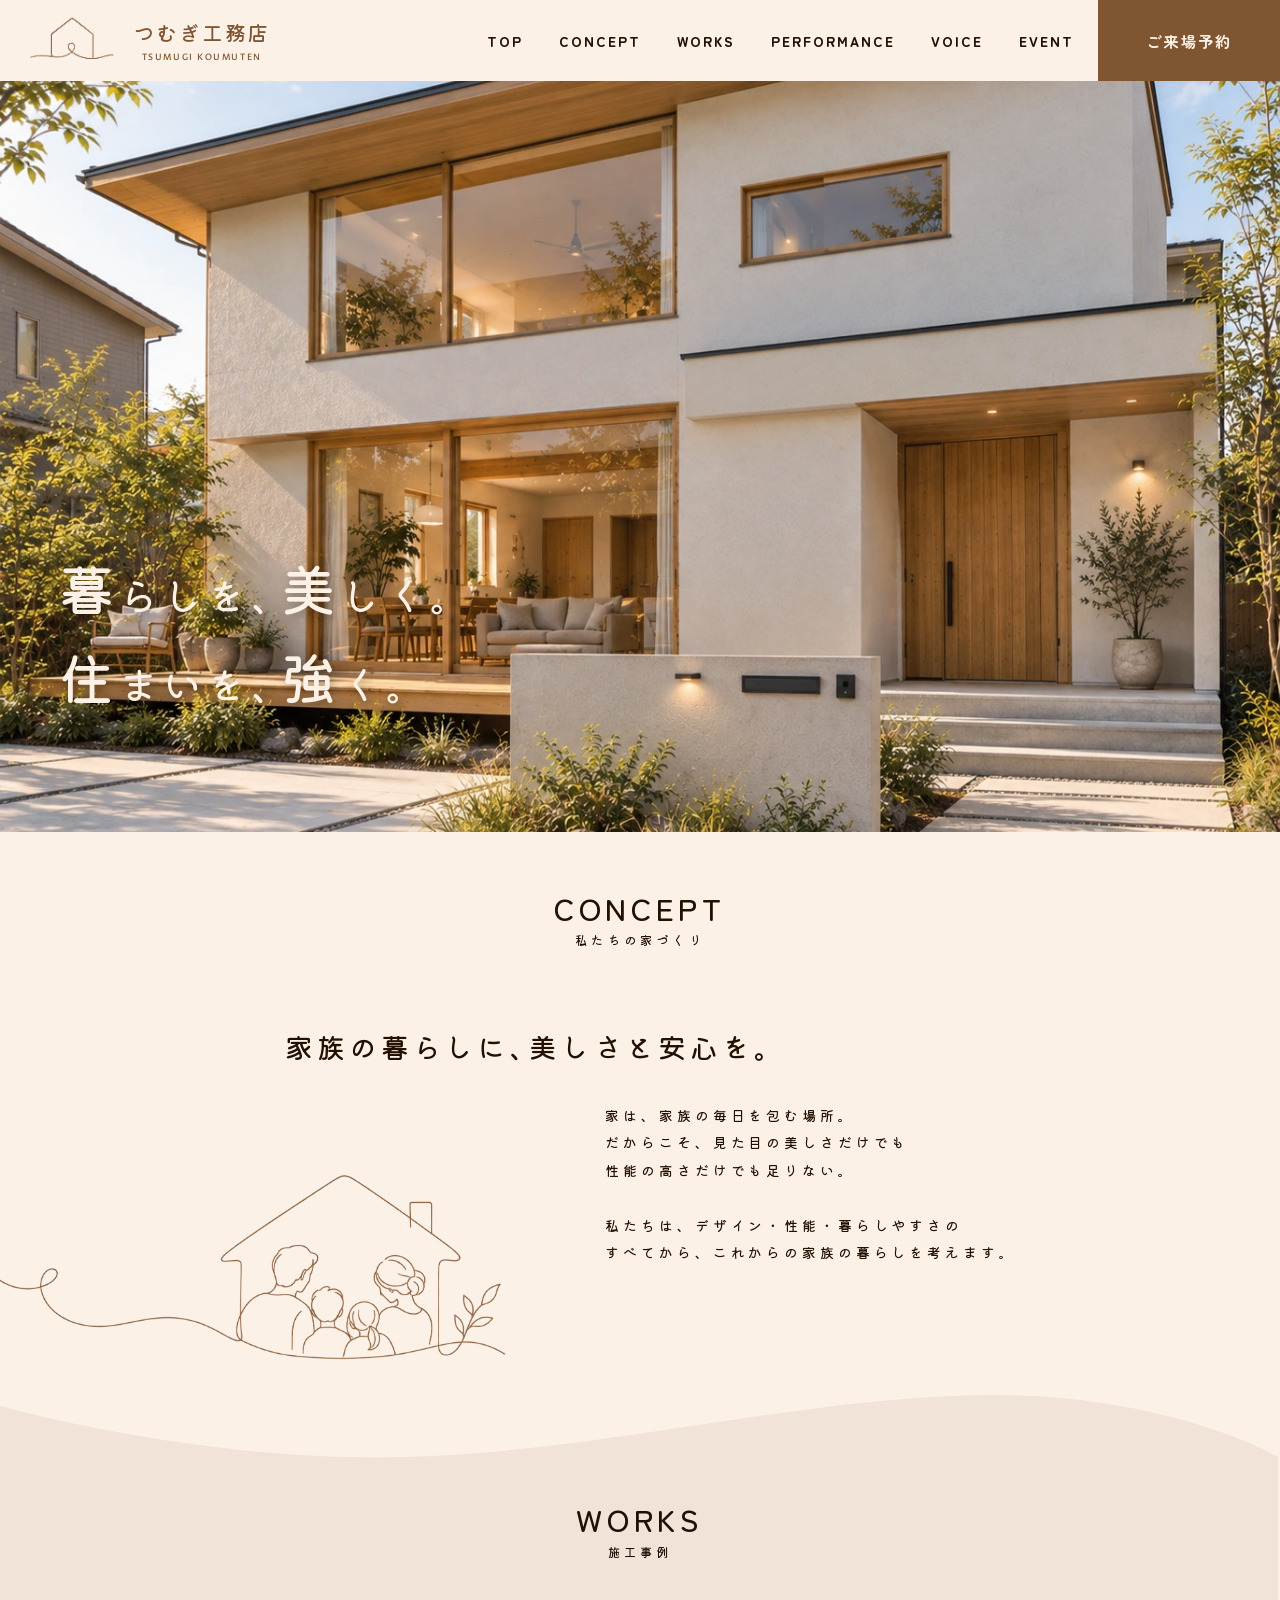
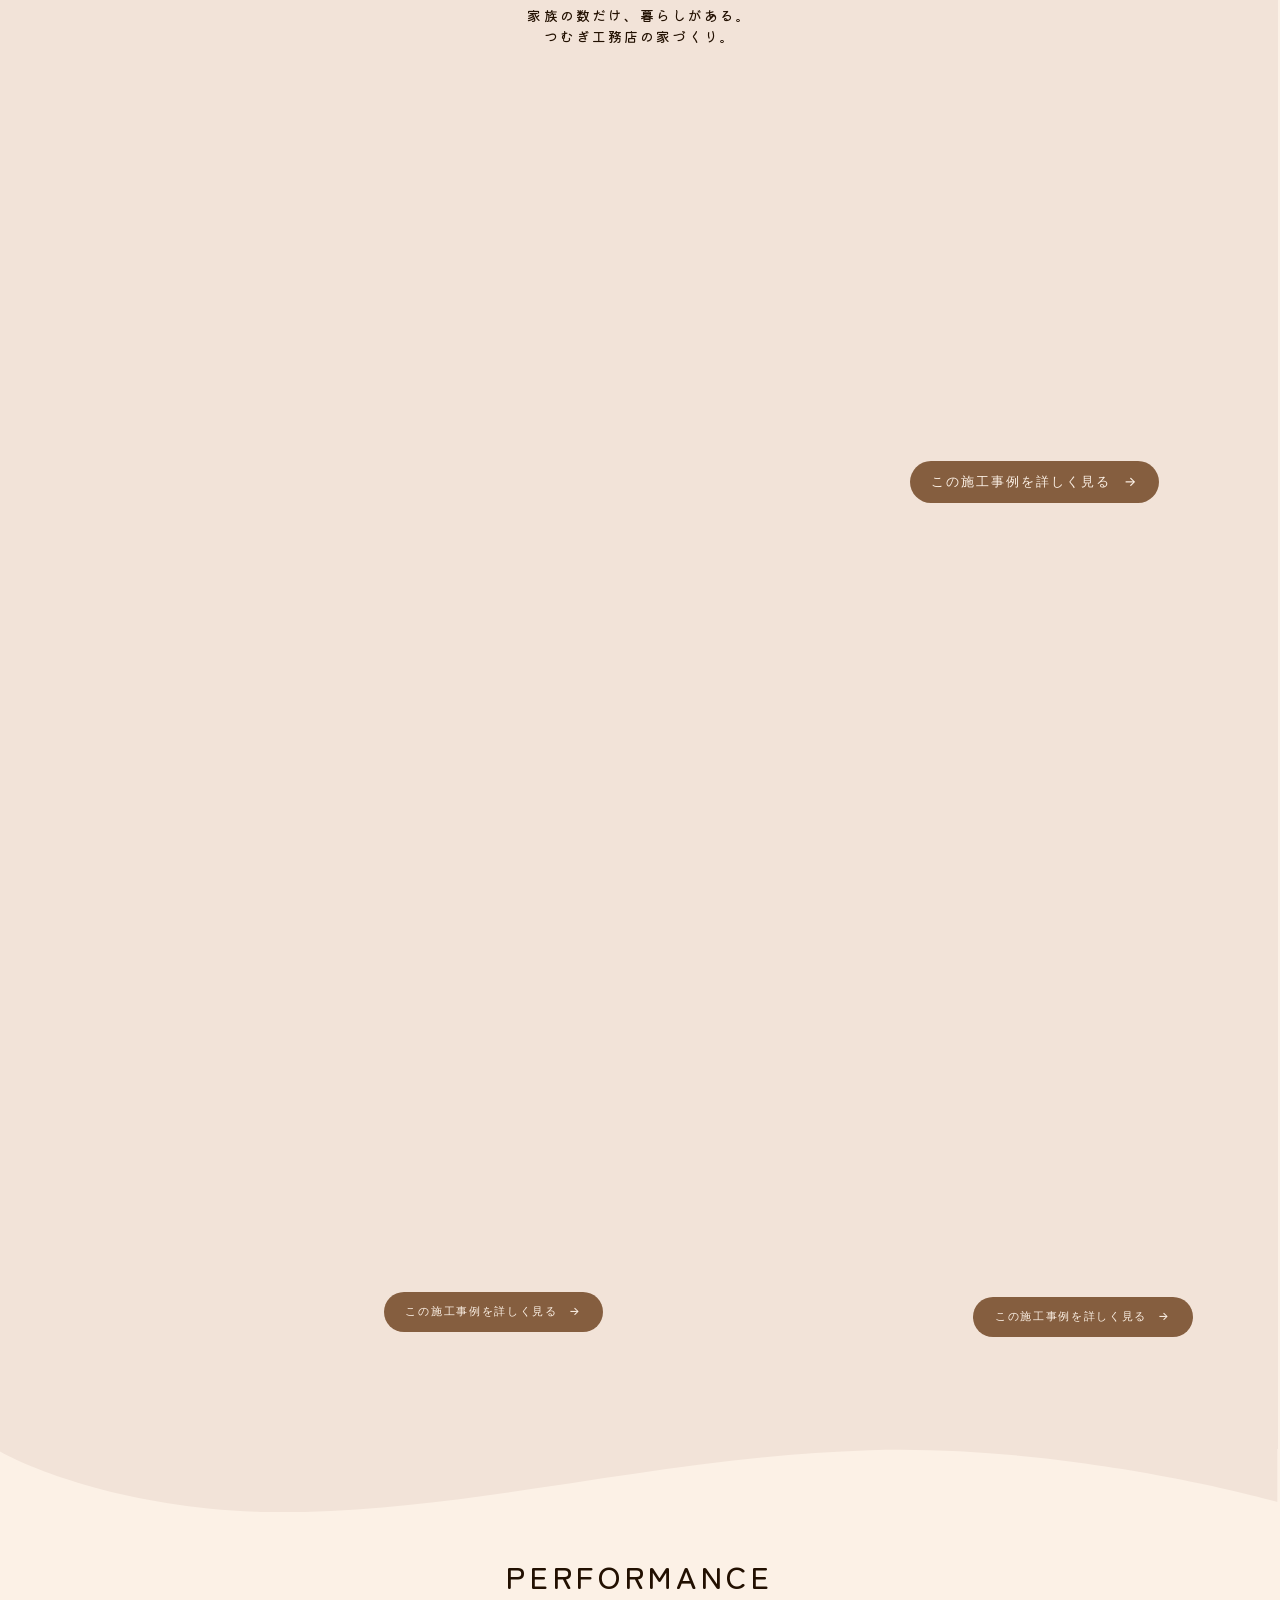
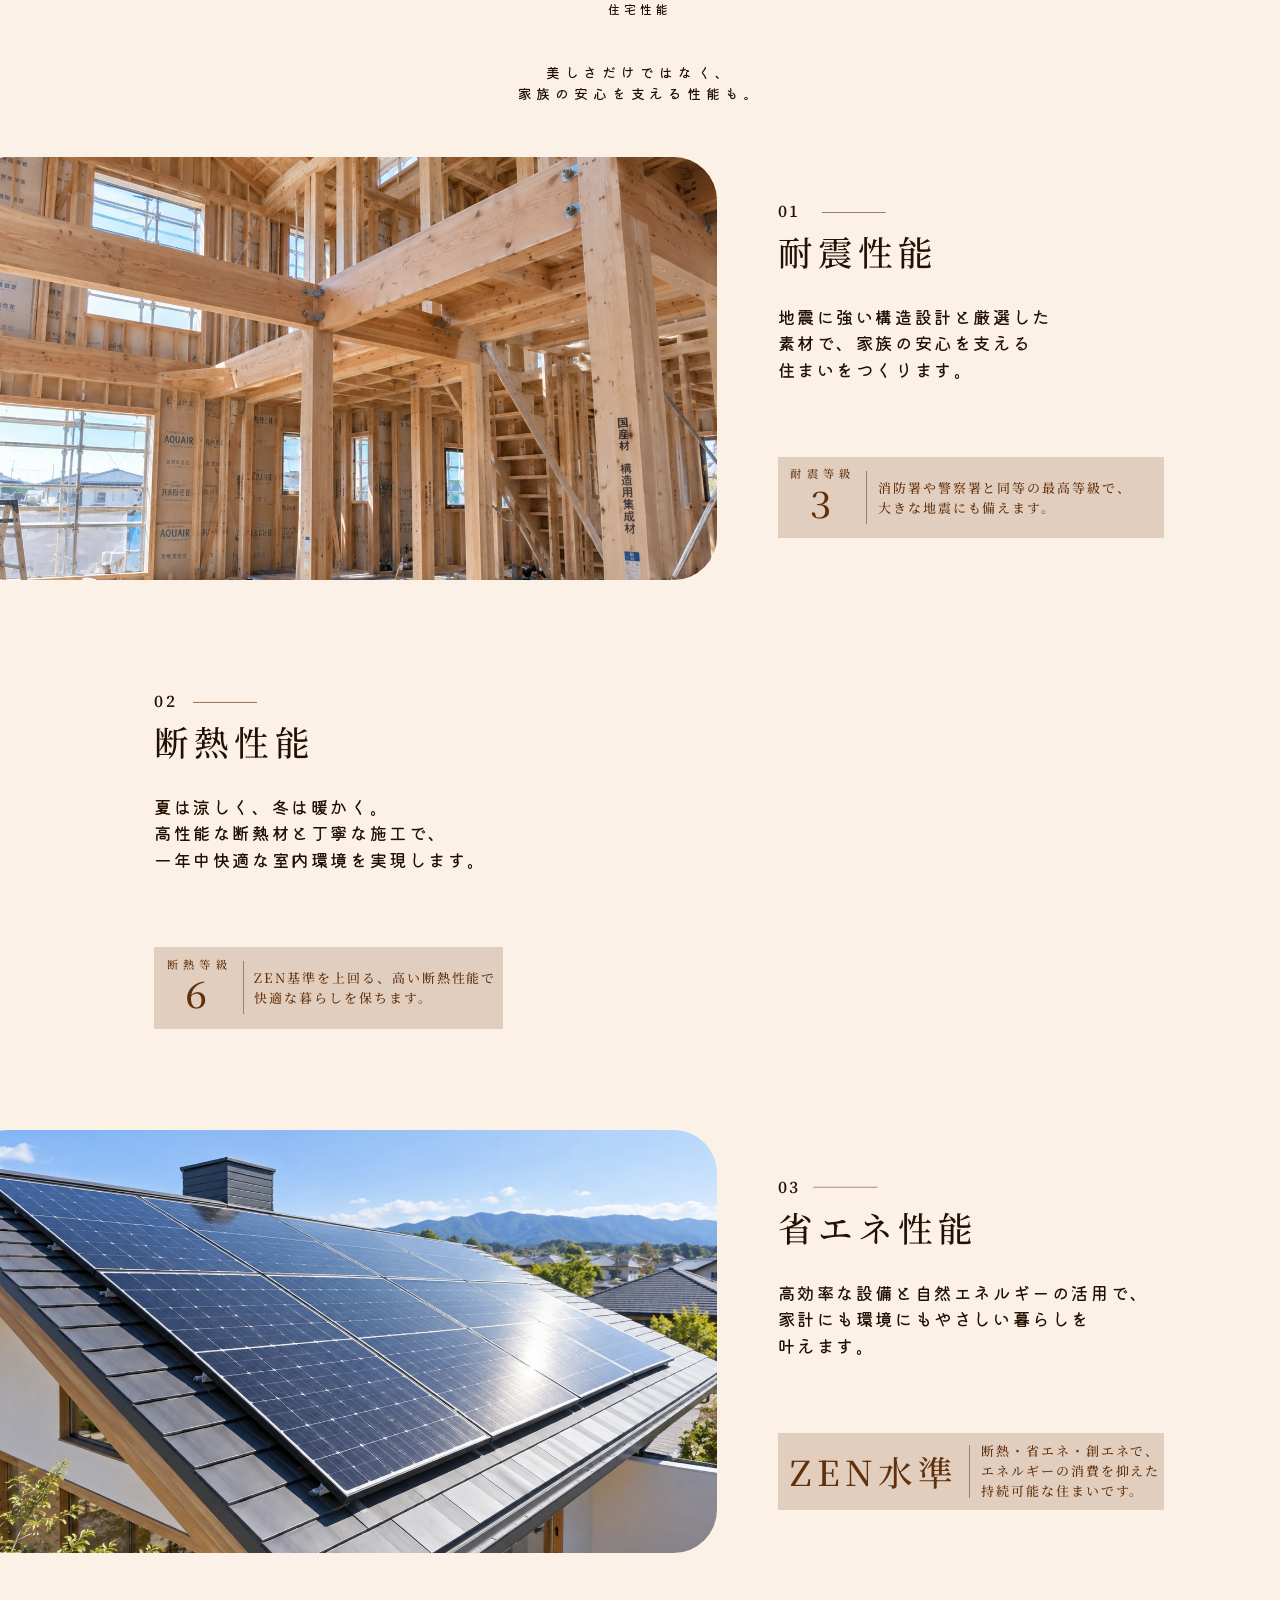
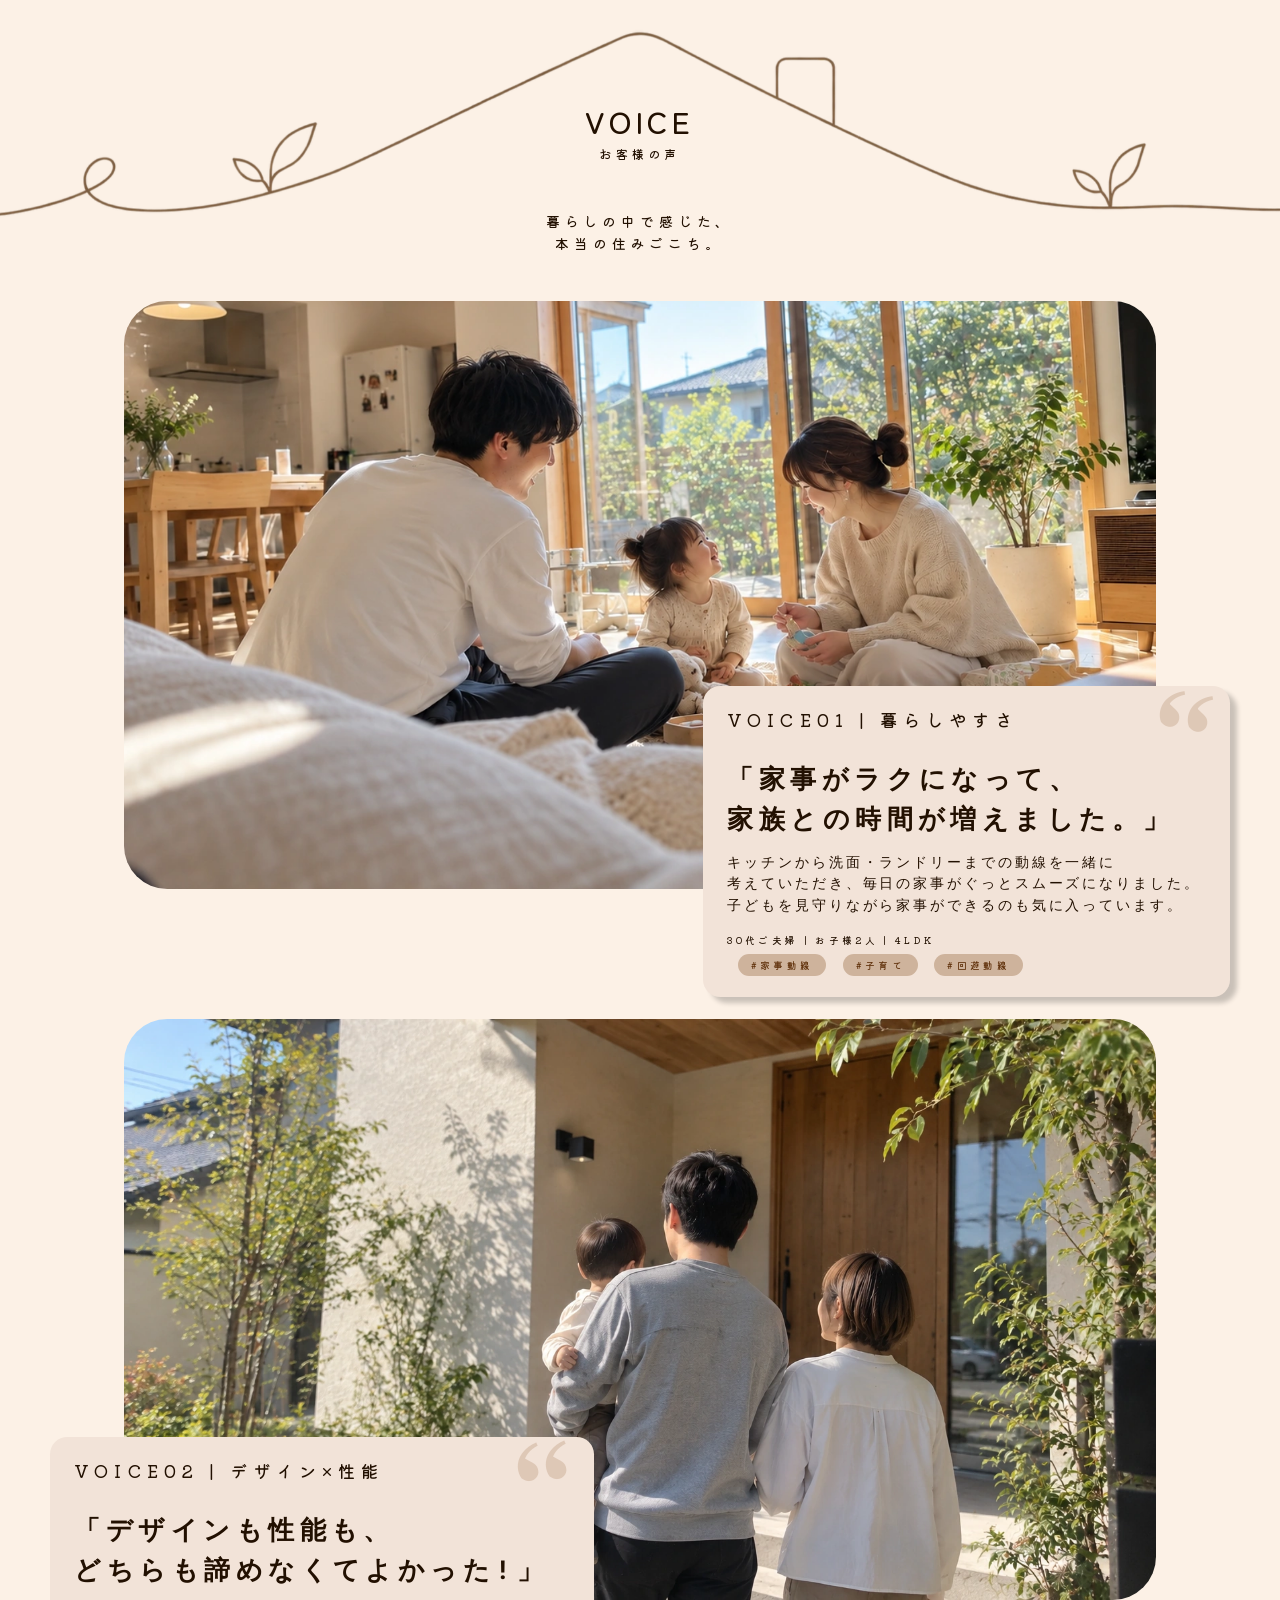
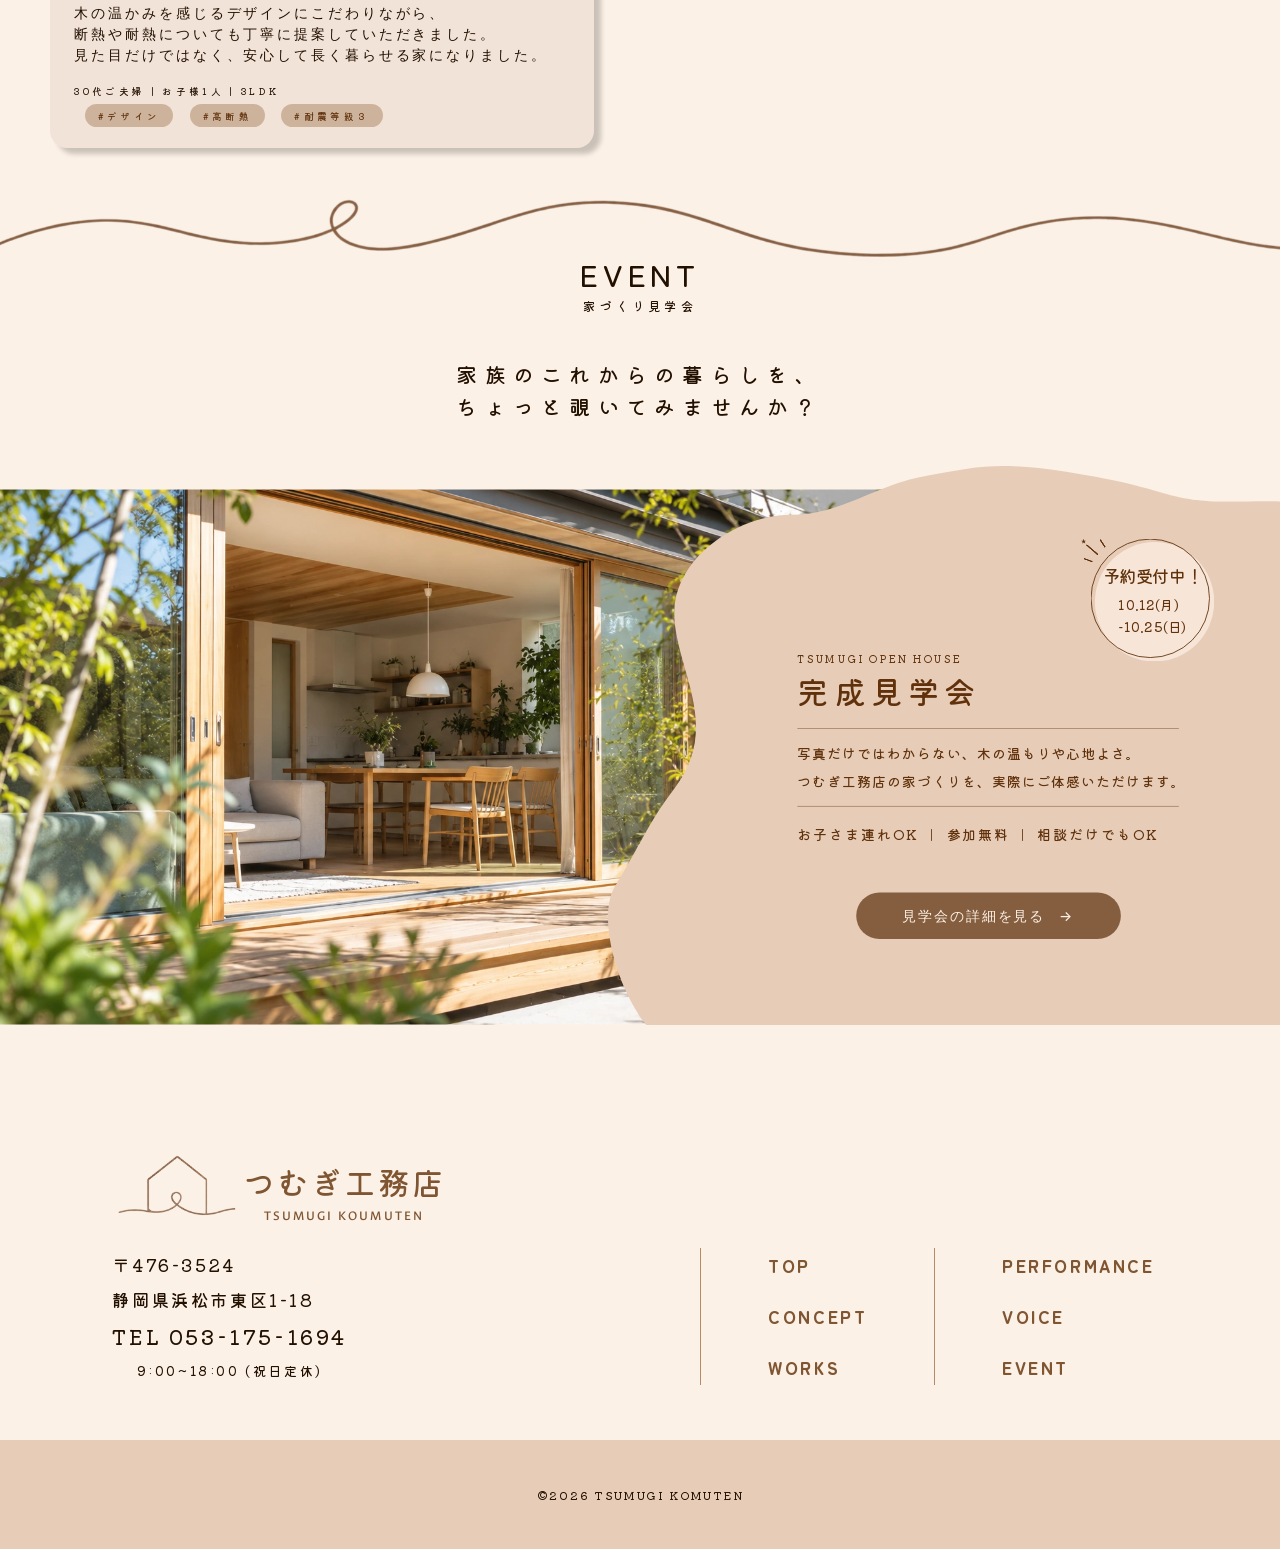
==== index.html @ b28db301 "Add Tsumugi static site for GitHub Pages" ====
<!doctype html>
<html lang="ja">
<head>
  <meta charset="UTF-8">
  <meta name="viewport" content="width=device-width, initial-scale=1">
  <title>つむぎ工務店｜暮らしを、美しく。住まいを、強く。</title>
  <meta name="description" content="つむぎ工務店は、デザイン・性能・暮らしやすさのすべてから、家族のこれからの暮らしを考える工務店です。施工事例、住宅性能、お客様の声、完成見学会をご紹介します。">
  <meta property="og:type" content="website">
  <meta property="og:title" content="つむぎ工務店｜暮らしを、美しく。住まいを、強く。">
  <meta property="og:description" content="家族の暮らしに、美しさと安心を。つむぎ工務店の家づくり。">
  <meta property="og:locale" content="ja_JP">
  <!-- 公開時にog:url / og:image / canonicalを設定。アイコン素材未提供のため未設定。 -->
  <!-- <link rel="icon" href="images/common/favicon.svg" type="image/svg+xml"> -->
  <!-- <link rel="apple-touch-icon" href="images/common/apple-touch-icon.png"> -->
  <link rel="preconnect" href="https://fonts.googleapis.com">
  <link rel="preconnect" href="https://fonts.gstatic.com" crossorigin>
  <link href="https://fonts.googleapis.com/css2?family=Ancizar+Sans:wght@500&family=Inter:wght@400&family=Kiwi+Maru:wght@500&family=Noto+Serif+JP:wght@400;900&family=Roboto+Mono:wght@500;700&family=Source+Serif+Pro:wght@400&family=Zen+Maru+Gothic:wght@500;700;900&display=swap" rel="stylesheet">
  <link rel="preload" as="image" href="images/TOP/FV-01.webp" fetchpriority="high">
  <link rel="stylesheet" href="assets/css/base.css">
  <link rel="stylesheet" href="assets/css/components.css?v=event-1">
  <link rel="stylesheet" href="assets/css/top.css?v=20261006-4">
  <link rel="stylesheet" href="assets/css/event.css?v=20261009-1">
  <script src="assets/vendor/gsap.min.js" defer></script>
  <script src="assets/vendor/ScrollTrigger.min.js" defer></script>
  <script src="assets/js/site.js?v=event-1" defer></script>
  <script src="assets/js/event-layout.js?v=20261007-1" defer></script>
  <script src="assets/js/animations.js?v=20261006-3" defer></script>
</head>
<body id="top">
  <a class="skip-link" href="#main">本文へ移動</a>
  <div class="loading-screen" hidden aria-hidden="true">
    <div class="loading-brand"><span class="brand-mark"><img src="images/common/logo-source.png" alt="" width="725" height="725"></span><span>つむぎ工務店<small>TSUMUGI KOUMUTEN</small></span></div>
  </div>

  <!-- 共通ヘッダー：下層ページでも同じマークアップとsite.jsを使用できます。 -->
  <header class="site-header">
    <a class="brand" href="./" aria-label="つむぎ工務店 TOP">
      <span class="brand-mark"><img src="images/common/logo-source.png" alt="" width="725" height="725"></span>
      <span class="brand-name">つむぎ工務店<small>TSUMUGI KOUMUTEN</small></span>
    </a>
    <nav class="desktop-nav" aria-label="メインナビゲーション">
      <a href="#top" data-route="top">TOP</a><a href="#concept" data-route="concept">CONCEPT</a><a href="#works" data-route="works">WORKS</a><a href="#performance" data-route="performance">PERFORMANCE</a><a href="#voice" data-route="voice">VOICE</a><a href="event.html" data-route="event">EVENT</a>
    </nav>
    <button class="header-reservation" type="button" data-route="reservation">ご来場予約</button>
    <button class="menu-toggle" type="button" aria-expanded="false" aria-controls="mobile-menu" aria-label="メニューを開く"><span></span><span></span><span></span></button>
    <nav id="mobile-menu" class="mobile-menu" aria-label="スマートフォン用ナビゲーション" hidden>
      <a href="#top" data-route="top">TOP</a><a href="#concept" data-route="concept">CONCEPT</a><a href="#works" data-route="works">WORKS</a><a href="#performance" data-route="performance">PERFORMANCE</a><a href="#voice" data-route="voice">VOICE</a><a href="event.html" data-route="event">EVENT</a>
      <button class="button" type="button" data-route="reservation">ご来場予約 <span aria-hidden="true">→</span></button>
    </nav>
  </header>

  <main id="main">
    <section class="hero" aria-labelledby="hero-title">
      <div class="hero-media"><img class="hero-slide hero-slide-first" src="images/TOP/FV-01.webp" width="1371" height="1148" fetchpriority="high" alt="大きな窓から光が差し込む、木の梁と吹き抜けのある住まい"><img class="hero-slide hero-slide-exterior" src="images/TOP/FV-02.webp" width="1370" height="1148" alt="木の軒と大きな窓が美しい住宅の外観"><img class="hero-slide hero-slide-laundry" src="images/TOP/FV-03.webp" width="1638" height="960" alt="自然光に包まれる木の洗面室とランドリー"></div>
      <h1 class="hero-title" id="hero-title"><span><b>暮</b>らしを<span class="comma">、</span><b>美</b>しく。</span><span><b>住</b>まいを<span class="comma">、</span><b>強</b>く。</span></h1>
    </section>

    <section class="concept" id="concept" aria-labelledby="concept-title">
      <div class="section-heading"><h2 id="concept-title">CONCEPT</h2><p>私たちの家づくり</p></div>
      <div class="concept-content"><h3>家族の暮らしに<span class="comma">、</span>美しさと安心を。</h3>
        <div class="concept-copy"><p>家は、家族の毎日を包む場所。<br>だからこそ、見た目の美しさだけでも<br>性能の高さだけでも足りない。</p><p>私たちは、デザイン・性能・暮らしやすさの<br>すべてから、これからの家族の暮らしを考えます。</p></div>
      </div>
      <img class="concept-family decoration" src="images/TOP/CONCEPT-Family.webp" width="1536" height="1024" alt="" loading="lazy">
    </section>

    <section class="works" id="works" aria-labelledby="works-title">
      <div class="works-background" aria-hidden="true"><img class="works-wave-top" src="images/common/works-wave-top.svg" alt=""><img class="works-wave-bottom" src="images/common/works-wave-bottom.svg" alt=""></div>
      <div class="works-background-sp" aria-hidden="true"><img src="images/common/works-wave-sp-top.svg" alt=""><img src="images/common/works-wave-sp-middle.svg" alt=""><img src="images/common/works-wave-sp-bottom.svg" alt=""></div>
      <div class="section-heading"><h2 id="works-title">WORKS</h2><p>施工事例</p></div>
      <p class="section-intro">家族の数だけ、暮らしがある。<br>つむぎ工務店の家づくり。</p>
      <div class="works-grid">
        <article class="work-card work-card-featured">
          <div class="work-photo photo-frame"><img src="images/TOP/WORKS-01.webp" width="1370" height="1148" alt="回遊キッチンとダイニング、庭に面した明るいLDK" loading="lazy" decoding="async"></div>
          <div class="work-heading"><p class="work-category"><span class="work-number">01</span><span class="work-separator"> | </span>Lifestyle</p><h3>家事動線を短くした<span class="comma">、</span><br>子育て家族の家</h3></div>
          <div class="work-copy"><p>家族が自然と集まり、日々の暮らしがスッと整う。忙しい毎日でも、心地よく過ごせる住まいです。</p><dl class="work-details"><div><dt>敷地面積</dt><dd>105.6㎡ (約31.9坪)</dd></div><div><dt>家族構成</dt><dd>ご夫婦＋お子様2人</dd></div><div><dt>間取り</dt><dd>3LDK</dd></div></dl></div>
          <button class="button work-button" type="button" data-route="work-lifestyle">この施工事例を詳しく見る <span aria-hidden="true">→</span></button>
        </article>
        <article class="work-card">
          <div class="work-heading"><p class="work-category"><span class="work-number">02</span><span class="work-separator"> | </span>Design</p><h3>吹き抜けが繋ぐ<span class="comma">、</span><br>光と家族の家</h3></div>
          <div class="work-photo photo-frame"><picture><source media="(max-width: 767px)" srcset="images/TOP/WORKS-01.webp"><img src="images/TOP/WORKS-02.webp" width="1371" height="1148" alt="木の梁と大きな窓が家族の時間を包む住まい" loading="lazy" decoding="async"></picture></div>
          <div class="work-copy"><p>大きな吹き抜けと窓から差し込む光が、<br>家族の時間をやさしく包む住まいです。</p><dl class="work-details"><div><dt>敷地面積</dt><dd>128.4㎡ (約38.8坪)</dd></div><div><dt>家族構成</dt><dd>ご夫婦＋お子様3人</dd></div><div><dt>間取り</dt><dd>4LDK</dd></div></dl></div>
          <button class="button work-button" type="button" data-route="work-design">この施工事例を詳しく見る <span aria-hidden="true">→</span></button>
        </article>
        <article class="work-card">
          <div class="work-heading"><p class="work-category"><span class="work-number">03</span><span class="work-separator"> | </span>Performance</p><h3>1年中快適に過ごせる、<br>高断熱<span class="comma">、</span>高性能な家</h3></div>
          <div class="work-photo photo-frame"><picture><source media="(max-width: 767px)" srcset="images/TOP/WORKS-01.webp"><img src="images/TOP/WORKS-03.webp" width="1370" height="1148" alt="自然の光と高い断熱性能で心地よく過ごせるLDK" loading="lazy" decoding="async"></picture></div>
          <div class="work-copy"><p>高い断熱性能と自然エネルギーの活用で、<br>季節を問わず快適に暮らせる住まいです。</p><dl class="work-details"><div><dt>敷地面積</dt><dd>112.3㎡ (約34.0坪)</dd></div><div><dt>家族構成</dt><dd>ご夫婦＋お子様1人</dd></div><div><dt>間取り</dt><dd>3LDK</dd></div></dl></div>
          <button class="button work-button" type="button" data-route="work-performance">この施工事例を詳しく見る <span aria-hidden="true">→</span></button>
        </article>
      </div>
      <!-- 元の線画と同じ座標。各カードのテキストと一緒に表示する。 -->
      <svg class="works-lines decoration" data-work-index="0" viewBox="0 0 1278 1479.5" preserveAspectRatio="none" aria-hidden="true"><path d="M997 .5H1071" stroke="#855E3F" fill="none"/></svg>
      <svg class="works-lines decoration" data-work-index="1" viewBox="0 0 1278 1479.5" preserveAspectRatio="none" aria-hidden="true"><path d="M47 671.5H121" stroke="#855E3F" fill="none"/><path d="M639 652.5V1479.5M0 615.5H1278" stroke="#D0B5A0" fill="none"/></svg>
      <svg class="works-lines decoration" data-work-index="2" viewBox="0 0 1278 1479.5" preserveAspectRatio="none" aria-hidden="true"><path d="M728 671.5H802" stroke="#855E3F" fill="none"/></svg>
    </section>

    <section class="performance" id="performance" aria-labelledby="performance-title">
      <div class="section-heading"><h2 id="performance-title">PERFORMANCE</h2><p>住宅性能</p></div>
      <p class="section-intro">美しさだけではなく、<br>家族の安心を支える性能も。</p>
      <div class="performance-list">
        <article class="performance-row">
          <div class="performance-photo photo-frame"><img src="images/TOP/PERFORMANCE-01.webp" width="1370" height="1148" alt="厳選した木材と柱・梁が見える施工中の木造住宅" loading="lazy" decoding="async"></div>
          <div class="performance-content"><div class="performance-copy"><p class="performance-number">01</p><h3>耐震性能</h3><p>地震に強い構造設計と厳選した<br>素材で、家族の安心を支える<br>住まいをつくります。</p></div><div class="performance-grade"><p class="grade-value"><small>耐震等級</small>３</p><p>消防署や警察署と同等の最高等級で、<br>大きな地震にも備えます。</p></div></div>
        </article>
        <article class="performance-row performance-row-reverse">
          <div class="performance-photo photo-frame"><img src="images/TOP/PERFORMANCE-02.webp" width="1371" height="1148" alt="壁の断熱材を丁寧に施工する職人" loading="lazy" decoding="async"></div>
          <div class="performance-content"><div class="performance-copy"><p class="performance-number">02</p><h3>断熱性能</h3><p>夏は涼しく、冬は暖かく。<br>高性能な断熱材と丁寧な施工で、<br>一年中快適な室内環境を実現します。</p></div><div class="performance-grade"><p class="grade-value"><small>断熱等級</small>６</p><p>ZEN基準を上回る、高い断熱性能で<br>快適な暮らしを保ちます。</p></div></div>
        </article>
        <article class="performance-row">
          <div class="performance-photo photo-frame"><img src="images/TOP/PERFORMANCE-03.webp" width="1370" height="1148" alt="住宅の屋根に設置された太陽光パネル" loading="lazy" decoding="async"></div>
          <div class="performance-content"><div class="performance-copy"><p class="performance-number">03</p><h3>省エネ性能</h3><p><span class="desktop-copy">高効率な設備と自然エネルギーの活用で、<br>家計にも環境にもやさしい暮らしを<br>叶えます。</span><span class="mobile-copy">高効率な設備と自然エネルギーの<br>活用で、家計にも環境にも<br>やさしい暮らしを叶えます。</span></p></div><div class="performance-grade"><p class="grade-value grade-value-energy">ZEN水準</p><p>断熱・省エネ・創エネで、<br>エネルギーの消費を抑えた<br>持続可能な住まいです。</p></div></div>
        </article>
      </div>
      <!-- 共有線画を項目ごとにクリップし、各説明と同時に表示する。 -->
      <img class="performance-lines decoration performance-decoration-part" data-performance-index="0" src="images/common/performance-lines.svg" alt="" loading="lazy"><img class="performance-grade-lines decoration performance-decoration-part" data-performance-index="0" src="images/common/performance-grade-lines.svg" alt="" loading="lazy"><span class="performance-mobile-line decoration" data-performance-index="0" aria-hidden="true"></span>
      <img class="performance-lines decoration performance-decoration-part" data-performance-index="1" src="images/common/performance-lines.svg" alt="" loading="lazy"><img class="performance-grade-lines decoration performance-decoration-part" data-performance-index="1" src="images/common/performance-grade-lines.svg" alt="" loading="lazy"><span class="performance-mobile-line decoration" data-performance-index="1" aria-hidden="true"></span>
      <img class="performance-lines decoration performance-decoration-part" data-performance-index="2" src="images/common/performance-lines.svg" alt="" loading="lazy"><img class="performance-grade-lines decoration performance-decoration-part" data-performance-index="2" src="images/common/performance-grade-lines.svg" alt="" loading="lazy"><span class="performance-mobile-line decoration" data-performance-index="2" aria-hidden="true"></span>
    </section>

    <section class="voice" id="voice" aria-labelledby="voice-title">
      <img class="voice-line decoration" src="images/TOP/VOICE-Line.webp" width="2172" height="724" alt="" loading="lazy">
      <div class="section-heading"><h2 id="voice-title">VOICE</h2><p>お客様の声</p></div>
      <p class="section-intro">暮らしの中で感じた、<br>本当の住みごこち。</p>
      <div class="voice-list">
        <article class="voice-story">
          <div class="voice-photo photo-frame"><img src="images/TOP/VOICE-01.webp" width="1371" height="1148" alt="木の温もりに包まれたリビングで過ごすご家族" loading="lazy" decoding="async"></div>
          <div class="voice-card"><p class="voice-category">VOICE01 | 暮らしやすさ</p><h3>「家事がラクになって、<br> 家族との時間が増えました。」</h3><p class="voice-review">キッチンから洗面・ランドリーまでの動線を一緒に<br>考えていただき、毎日の家事がぐっとスムーズになりました。<br>子どもを見守りながら家事ができるのも気に入っています。</p><p class="voice-family">30代ご夫婦 | お子様2人 | 4LDK</p><ul class="voice-tags"><li>#家事動線</li><li>#子育て</li><li>#回遊動線</li></ul><span class="voice-quote" aria-hidden="true">‘‘</span></div>
        </article>
        <article class="voice-story">
          <div class="voice-photo photo-frame"><img src="images/TOP/VOICE-02.webp" width="1536" height="1024" alt="木の外壁の住まいの前に立つご家族" loading="lazy" decoding="async"></div>
          <div class="voice-card"><p class="voice-category">VOICE02 | デザイン×性能</p><h3>「デザインも性能も、<br> どちらも諦めなくてよかった!」</h3><p class="voice-review">木の温かみを感じるデザインにこだわりながら、<br>断熱や耐熱についても丁寧に提案していただきました。<br>見た目だけではなく、安心して長く暮らせる家になりました。</p><p class="voice-family">30代ご夫婦 | お子様1人 | 3LDK</p><ul class="voice-tags"><li>#デザイン</li><li>#高断熱</li><li>#耐震等級３</li></ul><span class="voice-quote" aria-hidden="true">‘‘</span></div>
        </article>
      </div>
    </section>

    <section class="event" id="event" aria-labelledby="event-title">
      <img class="event-line decoration" src="images/TOP/EVENT-Line.webp" width="2172" height="724" alt="" loading="lazy">
      <div class="section-heading"><h2 id="event-title">EVENT</h2><p>家づくり見学会</p></div>
      <p class="section-intro">家族のこれからの暮らしを、<br>ちょっと覗いてみませんか？</p>
      <div class="event-banner event-banner--readable">
        <div class="event-visual">
        <div class="event-photo photo-frame"><img src="images/TOP/EVENT.webp" width="1536" height="1024" alt="庭から木のデッキと大きな開口部を望む完成見学会の住まい" loading="lazy" decoding="async"></div>
        <picture class="event-panel decoration"><img src="images/common/event-panel.svg" alt=""></picture>
        <div class="event-content"><p class="event-eyebrow">TSUMUGI OPEN HOUSE</p><div class="event-heading"><h3>完成見学会</h3><p class="event-date">10.12(月)・10.25(日)</p></div><div class="event-description"><p>写真だけではわからない、木の温もりや心地よさ。</p><p>つむぎ工務店の家づくりを、実際にご体感いただけます。</p></div><p class="event-notes"><span>お子さま連れOK</span><span>参加無料</span><span>相談だけでもOK</span></p><a class="button event-button" href="event.html" data-route="event">見学会の詳細を見る <span aria-hidden="true">→</span></a></div>
        <div class="event-badge"><img class="badge-fill" src="images/common/event-badge-fill.svg" alt=""><img class="badge-outline" src="images/common/event-badge-outline.svg" alt=""><div><p>予約受付中！</p><p>10.12(月)<br>-10.25(日)</p></div><img class="badge-ray badge-ray-1" src="images/common/badge-ray-1.svg" alt=""><img class="badge-ray badge-ray-2" src="images/common/badge-ray-2.svg" alt=""><img class="badge-ray badge-ray-3" src="images/common/badge-ray-3.svg" alt=""><img class="badge-star" src="images/common/badge-star.svg" alt=""></div>
      </div>
      </div>
    </section>
  </main>

  <footer class="site-footer">
    <div class="footer-inner"><a class="brand footer-brand" href="./" aria-label="つむぎ工務店 TOP"><span class="brand-mark"><img src="images/common/logo-source.png" alt="" width="725" height="725" loading="lazy"></span><span class="brand-name">つむぎ工務店<small>TSUMUGI KOUMUTEN</small></span></a>
      <div class="footer-content"><address><p>〒476-3524</p><p>静岡県浜松市東区1-18</p><p class="footer-phone"><a href="tel:0531751694">TEL 053-175-1694</a></p><p class="footer-hours">9:00~18:00 (祝日定休)</p></address><nav class="footer-nav" aria-label="フッターナビゲーション"><div><a href="#top" data-route="top">TOP</a><a href="#concept" data-route="concept">CONCEPT</a><a href="#works" data-route="works">WORKS</a></div><div><a href="#performance" data-route="performance">PERFORMANCE</a><a href="#voice" data-route="voice">VOICE</a><a href="event.html" data-route="event">EVENT</a></div></nav></div>
    </div><p class="footer-copyright"><small>©2026 TSUMUGI KOMUTEN</small></p>
  </footer>
  <dialog class="page-notice" aria-labelledby="page-notice-title"><h2 id="page-notice-title">ただいま準備中です</h2><p>このページは、今後公開予定です。</p><button class="button" type="button" data-close-notice>閉じる</button></dialog>
</body>
</html>
---- assets/css/base.css ----
/* 共通トークン。PCの基準幅1480px、SPの基準幅390px。 */
:root {
  --color-cream: #fcf1e6;
  --color-blush: #f2e3d8;
  --color-sand: #e7cdb8;
  --color-brown: #855e3f;
  --color-brand: #7f5532;
  --color-ink: #221001;
  --font-jp: "Kiwi Maru", "Hiragino Maru Gothic ProN", serif;
  --font-en: "Zen Maru Gothic", sans-serif;
  --font-serif: "Source Serif Pro", Georgia, serif;
  --pc: min(.067567568vw, 1px);
  --sp: clamp(.82px, .256410256vw, 1.38px);
}
*, *::before, *::after { box-sizing: border-box; }
html { scroll-behavior: smooth; scroll-padding-top: 24px; }
body { margin: 0; background: var(--color-cream); color: var(--color-ink); font-family: var(--font-jp); font-weight: 500; }
h1, h2, h3, p, ul, dl, dd { margin: 0; }
h1, h2, h3 { font-weight: inherit; }
ul { list-style: none; padding: 0; }
a { color: inherit; text-decoration: none; }
button { font: inherit; color: inherit; cursor: pointer; }
button, a { -webkit-tap-highlight-color: transparent; }
button { border: 0; }
img { display: block; max-width: 100%; }
picture { display: block; }
[hidden] { display: none !important; }
:focus-visible { outline: 3px solid var(--color-brand); outline-offset: 5px; }
main { max-width: 1480px; margin-inline: auto; overflow: clip; }
.decoration { pointer-events: none; user-select: none; }
.comma { letter-spacing: -.3em; }
.skip-link { position: fixed; top: 10px; left: 10px; z-index: 100; padding: 12px 20px; background: var(--color-cream); transform: translateY(-150%); }
.skip-link:focus { transform: translateY(0); }
.photo-frame { overflow: hidden; }
.photo-frame img { width: 100%; height: 100%; object-fit: cover; }
.photo-frame picture { width: 100%; height: 100%; }
@media (prefers-reduced-motion: reduce) {
  html { scroll-behavior: auto; }
  *, *::before, *::after { animation-duration: .01ms !important; transition-duration: .01ms !important; }
}
---- assets/css/components.css ----
/* ヘッダー・フッター・ボタン・見出し：下層ページでも再利用。 */
.site-header { height: 81px; max-width: 1480px; margin-inline: auto; display: flex; align-items: center; position: relative; z-index: 20; background: var(--color-cream); }
.brand { display: flex; align-items: center; flex-shrink: 0; color: var(--color-brand); }
.site-header > .brand { padding-left: calc(30 * var(--pc)); gap: calc(16 * var(--pc)); width: calc(432 * var(--pc)); }
.brand-mark { position: relative; overflow: hidden; width: calc(108 * var(--pc)); height: calc(57 * var(--pc)); display: block; mix-blend-mode: multiply; flex-shrink: 0; }
.brand-mark img { position: absolute; width: 345.7%; max-width: none; height: 646.89%; left: -133.11%; top: -201.5%; }
.brand-name { font-size: calc(24 * var(--pc)); letter-spacing: .09em; white-space: nowrap; }
.brand-name small { display: block; text-align: center; font-family: "Ancizar Sans", sans-serif; font-size: calc(12 * var(--pc)); letter-spacing: .15em; margin-top: 4px; }
.desktop-nav { display: flex; gap: calc(41 * var(--pc)); margin-left: auto; padding-inline: calc(9 * var(--pc)); font-family: var(--font-en); font-weight: 900; font-size: calc(16 * var(--pc)); letter-spacing: .15em; }
.desktop-nav a, .footer-nav a { position: relative; }
.desktop-nav a::after, .footer-nav a::after { content: ""; position: absolute; left: 0; right: .15em; bottom: -5px; height: 1px; background: currentColor; transform: scaleX(0); transform-origin: left; transition: transform .3s; }
.header-reservation { width: calc(210 * var(--pc)); height: 100%; flex-shrink: 0; margin-left: calc(19 * var(--pc)); color: var(--color-cream); background: var(--color-brand); font-family: var(--font-en); font-size: calc(18 * var(--pc)); font-weight: 700; letter-spacing: .08em; transition: background .3s; }
@media (min-width: 768px) { a.header-reservation { display: grid; place-items: center; } }
.menu-toggle, .mobile-menu { display: none; }
.button { display: inline-flex; justify-content: center; align-items: center; gap: 1em; border-radius: 50px; padding: calc(13 * var(--pc)) calc(25 * var(--pc)); background: var(--color-brown); color: var(--color-cream); font-family: "Inter", sans-serif; font-size: calc(15 * var(--pc)); line-height: 1.535; letter-spacing: .15em; white-space: nowrap; transition: background .3s, box-shadow .3s; }
.button span { display: inline-block; transition: transform .3s; }
.button:focus-visible, .header-reservation:focus-visible { outline-offset: -5px; outline-color: var(--color-cream); }
.section-heading { text-align: center; position: relative; z-index: 2; }
.section-heading h2 { font-family: var(--font-en); font-size: calc(36 * var(--pc)); line-height: 1.535; letter-spacing: .15em; }
.section-heading > p { font-size: calc(14 * var(--pc)); line-height: 1.535; letter-spacing: .35em; }
.section-intro { text-align: center; font-size: calc(16 * var(--pc)); line-height: 1.535; letter-spacing: .35em; position: relative; z-index: 2; }
.site-footer { max-width: 1480px; margin: auto; }
.footer-inner { min-height: calc(366 * var(--pc)); padding: calc(35 * var(--pc)) calc(130 * var(--pc)); }
.footer-brand { height: calc(89 * var(--pc)); }
.footer-brand .brand-mark { width: calc(151 * var(--pc)); height: calc(89 * var(--pc)); }
.footer-brand .brand-mark img { height: 586.52%; top: -182.02%; }
.footer-brand .brand-name { width: calc(233 * var(--pc)); font-size: calc(36 * var(--pc)); }
.footer-brand .brand-name small { font-size: calc(16 * var(--pc)); }
.footer-content { display: flex; align-items: center; justify-content: space-between; margin-top: calc(20 * var(--pc)); }
.footer-content address { font-style: normal; font-size: calc(20 * var(--pc)); letter-spacing: .15em; line-height: 1.5; display: grid; gap: calc(10 * var(--pc)); }
.footer-phone { font-size: calc(24 * var(--pc)); }
.footer-hours { font-size: calc(15 * var(--pc)); text-align: center; }
.footer-nav { display: grid; grid-template-columns: 1fr 1fr; width: calc(541 * var(--pc)); font-family: var(--font-en); font-weight: 900; font-size: calc(20 * var(--pc)); letter-spacing: .15em; color: var(--color-brand); }
.footer-nav > div { display: flex; flex-direction: column; align-items: flex-start; justify-content: center; gap: calc(30 * var(--pc)); padding-left: calc(78 * var(--pc)); border-left: 1px solid #b78968; min-height: calc(159 * var(--pc)); }
.footer-copyright { height: calc(127 * var(--pc)); background: var(--color-sand); display: grid; place-items: center; }
.footer-copyright small { font-size: calc(13 * var(--pc)); letter-spacing: .15em; }
.loading-screen { position: fixed; inset: 0; z-index: 90; background: var(--color-cream); display: grid; place-items: center; pointer-events: none; }
.loading-brand { display: flex; gap: 16px; align-items: center; color: var(--color-brand); font-size: clamp(20px, 3vw, 30px); letter-spacing: .12em; opacity: 0; }
.loading-brand .brand-mark { width: 88px; height: 46px; }
.loading-brand small { display: block; font-family: "Ancizar Sans", sans-serif; font-size: 11px; letter-spacing: .18em; text-align: center; margin-top: 6px; }
.page-notice { background: var(--color-cream); color: var(--color-ink); border: 1px solid #ceb39c; border-radius: 20px; padding: 36px; max-width: calc(100% - 40px); }
.page-notice::backdrop { background: rgb(34 16 1 / .3); }
.page-notice h2 { font-size: 20px; margin-bottom: 16px; }
.page-notice p { font-size: 14px; margin-bottom: 24px; }
.page-notice .button { font-size: 14px; padding: 12px 25px; }
@media (hover: hover) and (pointer: fine) {
  .desktop-nav a:hover::after, .footer-nav a:hover::after { transform: scaleX(1); }
  .button:hover, .header-reservation:hover { background: #69442b; }
  .button:hover span { transform: translateX(4px); }
  .brand:hover { opacity: .8; }
}
@media (max-width: 767px) {
  .site-header { height: 81px; padding: 0 calc(20 * var(--sp)); justify-content: space-between; }
  .site-header > .brand { padding: 0; gap: calc(5 * var(--sp)); width: auto; }
  .brand-mark { width: calc(87 * var(--sp)); height: calc(46 * var(--sp)); }
  .brand-name { font-size: calc(20 * var(--sp)); letter-spacing: .09em; }
  .brand-name small { font-size: calc(10 * var(--sp)); }
  .desktop-nav, .header-reservation { display: none; }
  .menu-toggle { width: 44px; height: 44px; display: flex; flex-direction: column; justify-content: center; align-items: center; gap: 8px; background: transparent; position: relative; z-index: 22; }
  .menu-toggle span { display: block; width: 30px; height: 1px; background: #b78968; transition: transform .35s, opacity .25s; }
  .menu-toggle[aria-expanded="true"] span:first-child { transform: translateY(9px) rotate(45deg); }
  .menu-toggle[aria-expanded="true"] span:nth-child(2) { opacity: 0; }
  .menu-toggle[aria-expanded="true"] span:last-child { transform: translateY(-9px) rotate(-45deg); }
  .mobile-menu { display: flex; flex-direction: column; gap: 22px; position: absolute; top: 81px; inset-inline: 0; padding: 32px; background: var(--color-cream); border-top: 1px solid #e2cebf; box-shadow: 0 12px 20px rgb(34 16 1 / .08); max-height: calc(100dvh - 81px); overflow-y: auto; font-family: var(--font-en); letter-spacing: .15em; }
  .mobile-menu a { padding: 4px; font-size: 16px; }
  .mobile-menu .button { align-self: flex-start; padding: 12px 24px; font-size: 14px; }
  .section-heading h2 { font-size: calc(24 * var(--sp)); }
  .section-heading > p { font-size: calc(10 * var(--sp)); }
  .section-intro { font-size: calc(12 * var(--sp)); }
  .button { font-size: calc(15 * var(--sp)); padding: calc(13 * var(--sp)) calc(25 * var(--sp)); letter-spacing: .07em; gap: .5em; }
  .footer-inner { width: calc(354 * var(--sp)); max-width: calc(100% - 36px); min-height: calc(405 * var(--sp)); margin: auto; padding: calc(20 * var(--sp)); }
  .footer-brand { height: calc(71 * var(--sp)); }
  .footer-brand .brand-mark { width: calc(88 * var(--sp)); height: calc(52 * var(--sp)); }
  .footer-brand .brand-name { width: calc(129 * var(--sp)); font-size: calc(20 * var(--sp)); margin-left: calc(6 * var(--sp)); }
  .footer-brand .brand-name small { font-size: calc(10 * var(--sp)); }
  .footer-content { flex-direction: column; align-items: stretch; margin-top: 0; }
  .footer-content address { min-height: calc(146 * var(--sp)); font-size: calc(14 * var(--sp)); gap: calc(10 * var(--sp)); justify-content: start; align-content: center; }
  .footer-content address p:first-child { font-size: calc(12 * var(--sp)); }
  .footer-phone { font-size: calc(18 * var(--sp)); }
  .footer-hours { font-size: calc(10 * var(--sp)); text-align: left; }
  .footer-nav { width: 100%; grid-template-columns: 44% 56%; font-size: calc(13 * var(--sp)); }
  .footer-nav > div { padding-left: calc(20 * var(--sp)); gap: calc(30 * var(--sp)); min-height: calc(133 * var(--sp)); }
  .footer-copyright { height: calc(73 * var(--sp)); }
  .footer-copyright small { font-size: calc(10 * var(--sp)); }
}
---- assets/css/top.css ----
/* TOP固有レイアウト。寸法は完成フレームのPC/SPそれぞれから取得。 */
.hero { height: calc(868 * var(--pc)); position: relative; overflow: hidden; }
.hero-media { height: 100%; width: 100%; overflow: hidden; }
.hero-media img { width: 100%; height: 100%; object-fit: cover; object-position: 50% 62%; }
.hero-title { position: absolute; left: calc(68 * var(--pc)); top: calc(534 * var(--pc)); color: var(--color-cream); font-size: calc(45 * var(--pc)); line-height: 1.61; letter-spacing: calc(6 * var(--pc)); text-shadow: 2px 4px 10px rgb(0 0 0 / .3); }
.hero-title > span { display: block; }
.hero-title b { font-size: calc(64 * var(--pc)); font-weight: 500; }
.hero-title .comma { letter-spacing: -.24em; }
.concept { min-height: calc(717 * var(--pc)); padding: calc(60 * var(--pc)) calc(50 * var(--pc)); position: relative; }
.concept-content { margin-top: calc(86 * var(--pc)); }
.concept-content h3 { font-size: calc(32 * var(--pc)); letter-spacing: .15em; line-height: 1.61; margin-left: calc(279 * var(--pc)); }
.concept-copy { margin-left: calc(650 * var(--pc)); margin-top: calc(38 * var(--pc)); font-size: calc(16 * var(--pc)); letter-spacing: .28em; line-height: 1.99; }
.concept-copy p + p { margin-top: 1.99em; }
.concept-family { position: absolute; left: calc(-22 * var(--pc)); top: calc(296 * var(--pc)); width: calc(614 * var(--pc)); height: calc(409 * var(--pc)); object-fit: contain; mix-blend-mode: multiply; }
.works { position: relative; min-height: calc(1916 * var(--pc)); padding: calc(50 * var(--pc)) calc(40 * var(--pc)) 0; }
.works > .section-intro { margin-top: calc(50 * var(--pc)); letter-spacing: .15em; }
.works-background, .works-background-sp { position: absolute; inset: 0; pointer-events: none; }
.works-background img { position: absolute; width: calc(1479.5 * var(--pc)); max-width: none; height: calc(1912.82 * var(--pc)); left: calc(-2 * var(--pc)); }
.works-wave-top { top: calc(-66 * var(--pc)); }
.works-wave-bottom { top: calc(7 * var(--pc)); transform: rotate(180deg); }
.works-background-sp { display: none; }
.works-grid { position: relative; z-index: 2; display: grid; grid-template-columns: 1fr 1fr; gap: calc(53 * var(--pc)) calc(85 * var(--pc)); width: calc(1278 * var(--pc)); max-width: 100%; margin: calc(50 * var(--pc)) auto 0; }
.work-card { display: flex; flex-direction: column; min-width: 0; gap: calc(19 * var(--pc)); }
.work-card-featured { grid-column: 1 / -1; display: grid; grid-template-columns: minmax(0, calc(881 * var(--pc))) minmax(0, 1fr); grid-template-rows: auto auto 1fr; column-gap: calc(70 * var(--pc)); row-gap: calc(30 * var(--pc)); align-items: start; padding-block: calc(24.5 * var(--pc)); }
.work-heading { display: flex; justify-content: space-between; align-items: center; }
.work-category { font-family: var(--font-serif); font-size: calc(36 * var(--pc)); letter-spacing: .15em; line-height: 1.535; }
.work-number { display: block; font-size: calc(24 * var(--pc)); margin-bottom: calc(6 * var(--pc)); }
.work-separator { display: none; }
.work-heading h3 { font-size: calc(24 * var(--pc)); letter-spacing: .15em; line-height: 1.535; }
.work-photo { border-radius: calc(30 * var(--pc)); aspect-ratio: 596 / 397; }
.work-photo img { object-position: 50% 50%; }
.work-card:last-child .work-photo { aspect-ratio: 597 / 404; }
.work-card-featured .work-photo { grid-row: 1 / 4; height: calc(589 * var(--pc)); aspect-ratio: auto; }
.work-card-featured .work-photo img { width: 118.956%; max-width: none; object-position: 50% 50%; }
.work-card-featured .work-heading { display: block; }
.work-card-featured .work-number { margin-bottom: 0; }
.work-copy { font-size: calc(16 * var(--pc)); line-height: 1.61; letter-spacing: .24em; }
.work-copy > p { min-height: calc(61 * var(--pc)); }
.work-card-featured .work-copy > p { max-width: calc(327 * var(--pc)); }
.work-details { margin-top: calc(15 * var(--pc)); font-size: 10px; }
.work-details > div { display: flex; }
.work-details dt { width: 5.8em; flex-shrink: 0; }
.work-details dd::before { content: "|"; display: inline-block; margin-right: .9em; }
.work-button { margin-top: calc(14 * var(--pc)); align-self: flex-end; font-size: calc(13 * var(--pc)); }
.work-card-featured .work-button { font-size: calc(15 * var(--pc)); align-self: start; justify-self: start; margin-top: calc(30 * var(--pc)); }
.works-lines { position: absolute; width: calc(1278 * var(--pc)); height: calc(1479.5 * var(--pc)); left: calc(101 * var(--pc)); top: calc(315 * var(--pc)); }
.performance { min-height: calc(2018 * var(--pc)); padding-top: calc(50 * var(--pc)); position: relative; }
.performance > .section-intro { margin-top: calc(50 * var(--pc)); }
.performance-list { display: flex; flex-direction: column; gap: calc(70 * var(--pc)); margin-top: calc(52.6875 * var(--pc)); }
.performance-row:first-child { min-height: calc(505 * var(--pc)); }
.performance-row:first-child .performance-content { padding-block: calc(29 * var(--pc)); }
.performance-row { display: grid; grid-template-columns: calc(869 * var(--pc)) calc(447 * var(--pc)); gap: calc(70 * var(--pc)); align-items: center; width: calc(1560 * var(--pc)); margin-left: calc(-40 * var(--pc)); }
.performance-row-reverse { grid-template-columns: calc(403 * var(--pc)) calc(869 * var(--pc)); justify-content: end; }
.performance-row-reverse .performance-photo { order: 2; }
.performance-photo { height: calc(489 * var(--pc)); border-radius: calc(50 * var(--pc)); }
.performance-photo img { object-position: 50% 32%; }
.performance-row:nth-child(2) .performance-photo img { object-position: 50% 50%; }
.performance-row:nth-child(3) .performance-photo img { object-position: 50% 40%; }
.performance-content { display: flex; flex-direction: column; gap: calc(85 * var(--pc)); }
.performance-number { font-family: var(--font-serif); font-size: calc(20 * var(--pc)); letter-spacing: .15em; line-height: 1.535; }
.performance-copy h3 { font-family: "Noto Serif JP", serif; font-size: calc(40 * var(--pc)); letter-spacing: .15em; line-height: 1.535; }
.performance-copy > p:last-child { margin-top: calc(30 * var(--pc)); font-size: calc(20 * var(--pc)); letter-spacing: .15em; line-height: 1.535; white-space: nowrap; }
.mobile-copy { display: none; }
.performance-grade { display: flex; align-items: center; justify-content: space-between; gap: calc(25 * var(--pc)); padding: calc(10 * var(--pc)) calc(15 * var(--pc)); background: #e2cebf; font-family: "Noto Serif JP", serif; color: #60310b; }
.grade-value { font-size: calc(40 * var(--pc)); letter-spacing: .15em; line-height: 1.535; text-align: center; flex-shrink: 0; }
.grade-value small { font-size: calc(13 * var(--pc)); display: block; margin-bottom: calc(-7 * var(--pc)); }
.performance-grade > p:last-child { font-size: calc(15 * var(--pc)); letter-spacing: .15em; line-height: 1.535; white-space: nowrap; }
.performance-lines { position: absolute; left: calc(223 * var(--pc)); top: calc(350 * var(--pc)); width: calc(801 * var(--pc)); height: calc(1129 * var(--pc)); }
.performance-grade-lines { position: absolute; left: calc(267 * var(--pc)); top: calc(654 * var(--pc)); width: calc(849 * var(--pc)); height: calc(1183 * var(--pc)); }
.voice { min-height: calc(2076 * var(--pc)); padding-top: calc(50 * var(--pc)); position: relative; }
.voice > .section-intro { margin-top: calc(55 * var(--pc)); }
.voice-line { position: absolute; width: calc(1698 * var(--pc)); height: calc(566 * var(--pc)); max-width: none; top: calc(-195 * var(--pc)); left: calc(-135 * var(--pc)); mix-blend-mode: multiply; }
.voice-list { width: calc(1194 * var(--pc)); max-width: 100%; margin: calc(55 * var(--pc)) auto 0; display: flex; flex-direction: column; gap: calc(150 * var(--pc)); }
.voice-story { position: relative; }
.voice-photo { height: calc(680 * var(--pc)); border-radius: calc(50 * var(--pc)); }
.voice-photo img { width: 106.03%; max-width: none; object-position: 50% 86%; }
.voice-story:nth-child(2) .voice-photo { height: calc(672 * var(--pc)); }
.voice-story:nth-child(2) .voice-photo img { width: 100%; object-position: 50% 100%; }
.voice-card { position: absolute; z-index: 2; top: calc(445 * var(--pc)); left: calc(670 * var(--pc)); width: calc(609 * var(--pc)); min-height: calc(358 * var(--pc)); border-radius: calc(20 * var(--pc)); padding: calc(24 * var(--pc)) calc(28 * var(--pc)); background: var(--color-blush); box-shadow: 7px 6px 5.6px rgb(0 0 0 / .2); }
.voice-story:nth-child(2) .voice-card { top: calc(483 * var(--pc)); left: calc(-85 * var(--pc)); width: calc(629 * var(--pc)); }
.voice-category { font-size: calc(20 * var(--pc)); letter-spacing: .35em; line-height: 1.535; }
.voice-card h3 { position: relative; z-index: 1; font-family: "Roboto Mono", monospace; font-weight: 700; font-size: calc(30 * var(--pc)); letter-spacing: .21em; line-height: 1.535; margin-top: calc(30 * var(--pc)); white-space: nowrap; }
.voice-review { font-family: "Roboto Mono", monospace; font-size: calc(16 * var(--pc)); letter-spacing: .21em; line-height: 1.535; margin-top: calc(15 * var(--pc)); }
.voice-family { font-size: calc(11 * var(--pc)); letter-spacing: .35em; line-height: 1.535; margin-top: calc(20 * var(--pc)); }
.voice-tags { display: flex; gap: calc(19 * var(--pc)); margin-top: calc(7 * var(--pc)); padding-inline: calc(12 * var(--pc)); }
.voice-tags li { border-radius: 29px; background: #ceb39c; color: #60310b; font-size: calc(11 * var(--pc)); letter-spacing: .35em; padding: calc(5 * var(--pc)) calc(15 * var(--pc)); white-space: nowrap; }
.voice-quote { position: absolute; top: calc(-43 * var(--pc)); right: calc(26 * var(--pc)); font-family: "Noto Serif JP", serif; font-size: calc(136 * var(--pc)); font-weight: 900; color: rgb(206 179 156 / .56); letter-spacing: -.02em; line-height: 1.535; transform: rotate(10.43deg); pointer-events: none; }
.voice-story:nth-child(2) .voice-quote { transform: rotate(-4.66deg); }
@media (hover: hover) and (pointer: fine) {
  .work-photo img { transition: transform .7s ease; }
  .work-card:has(.work-button:hover) .work-photo img { transform: scale(1.025); }
}
/* 元SVGの位置・サイズを維持し、3項目の線をそれぞれ表示制御する。 */
.performance-decoration-part[data-performance-index="0"] { clip-path: inset(0 0 66.666%); }
.performance-decoration-part[data-performance-index="1"] { clip-path: inset(33.333% 0 33.333%); }
.performance-decoration-part[data-performance-index="2"] { clip-path: inset(66.666% 0 0); }
.performance-mobile-line { display: none; }
@media (max-width: 767px) {
  main { max-width: none; }
  .hero { height: calc(620 * var(--sp)); }
  .hero-media img { width: calc(836 * var(--sp)); max-width: none; height: calc(700 * var(--sp)); position: absolute; left: calc(50% - 389 * var(--sp)); top: calc(-79 * var(--sp)); object-fit: cover; }
  .hero-title { left: calc(27 * var(--sp)); top: calc(366 * var(--sp)); font-size: calc(24 * var(--sp)); line-height: 1.61; letter-spacing: calc(1.1 * var(--sp)); text-shadow: 2px 2px 1.35px rgb(0 0 0 / .5); }
  .hero-title b { font-size: calc(30 * var(--sp)); }
  .concept { min-height: calc(314 * var(--sp)); padding: calc(30 * var(--sp)); }
  .concept-content { margin-top: calc(39 * var(--sp)); }
  .concept-content h3 { margin: 0; text-align: center; font-size: calc(15 * var(--sp)); letter-spacing: .15em; white-space: nowrap; }
  .concept-copy { margin: calc(25 * var(--sp)) 0 0; text-align: center; font-size: calc(10 * var(--sp)); letter-spacing: .05em; line-height: 1.85; }
  .concept-copy p + p { margin-top: 1.85em; }
  .concept-family { display: none; }
  .works { min-height: calc(2060 * var(--sp)); padding: calc(20 * var(--sp)) calc(20 * var(--sp)) calc(30 * var(--sp)); }
  .works > .section-intro { margin-top: calc(20 * var(--sp)); font-size: calc(12 * var(--sp)); letter-spacing: .35em; }
  .works-background { display: none; }
  .works-background-sp { display: block; }
  .works-background-sp img { position: absolute; width: 100%; max-width: none; }
  .works-background-sp img:nth-child(1) { top: 0; height: calc(500 * var(--sp)); }
  .works-background-sp img:nth-child(2) { top: calc(398 * var(--sp)); height: calc(938 * var(--sp)); }
  .works-background-sp img:nth-child(3) { top: calc(1324 * var(--sp)); height: calc(736 * var(--sp)); transform: rotate(180deg); }
  .works-grid { grid-template-columns: 1fr; gap: calc(80 * var(--sp)); margin-top: calc(20 * var(--sp)); width: calc(328 * var(--sp)); max-width: 100%; margin-inline: auto; }
  .work-card, .work-card-featured { display: flex; flex-direction: column; gap: 0; padding: 0; }
  .work-card-featured { grid-column: auto; }
  .work-photo, .work-card-featured .work-photo { order: 0; width: 100%; height: calc(220 * var(--sp)); border-radius: calc(30 * var(--sp)); aspect-ratio: auto; }
  .work-photo img, .work-card-featured .work-photo img { width: 119.21%; max-width: none; object-position: 50% 50%; }
  .work-heading, .work-card-featured .work-heading { order: 1; display: block; margin-top: calc(20 * var(--sp)); }
  .work-category { font-size: calc(20 * var(--sp)); line-height: 1.535; }
  .work-number { display: inline; font-size: inherit; margin: 0; }
  .work-separator { display: inline; }
  .work-heading h3 { font-size: calc(20 * var(--sp)); line-height: 1.535; margin-top: calc(7 * var(--sp)); }
  .work-copy { order: 2; font-size: calc(14 * var(--sp)); letter-spacing: .05em; margin-top: calc(15 * var(--sp)); line-height: 1.61; }
  .work-copy > p { min-height: 0; }
  .work-card-featured .work-copy > p { max-width: none; }
  .work-details { margin-top: calc(15 * var(--sp)); font-size: calc(10 * var(--sp)); line-height: 1.61; letter-spacing: .07em; }
  .work-details dt { width: 5.8em; }
  .work-button, .work-card-featured .work-button { order: 3; font-size: calc(15 * var(--sp)); align-self: center; margin-top: calc(48.3 * var(--sp)); }
  .works-lines { display: none; }
  .performance { min-height: calc(792 * var(--sp)); padding-top: calc(18 * var(--sp)); }
  .performance > .section-intro { margin-top: calc(20 * var(--sp)); }
  .performance-list { gap: calc(40 * var(--sp)); margin-top: calc(40 * var(--sp)); }
  .performance-row:first-child { min-height: 0; }
  .performance-row:first-child .performance-content { padding-block: 0; }
  /* 写真は画面外へ続き、文章との横並びをSPでも保つ。 */
  .performance-row { width: 100%; grid-template-columns: calc(50% - 25.5 * var(--sp)) calc(182 * var(--sp)); gap: calc(15 * var(--sp)); margin: 0; align-items: start; }
  .performance-row-reverse { grid-template-columns: calc(218 * var(--sp)) minmax(0, 1fr); gap: calc(15 * var(--sp)); padding-left: max(0px, calc(50% - 185 * var(--sp))); justify-content: start; }
  .performance-photo { height: calc(179 * var(--sp)); border-radius: 0 calc(50 * var(--sp)) calc(50 * var(--sp)) 0; }
  .performance-photo img { width: calc(317 * var(--sp)); max-width: none; height: 100%; margin-left: calc(100% - 317 * var(--sp)); object-position: 50% 32%; }
  .performance-row-reverse .performance-photo { border-radius: calc(50 * var(--sp)) 0 0 calc(50 * var(--sp)); }
  .performance-row-reverse .performance-photo img { margin-left: 0; object-position: center; }
  .performance-row:nth-child(3) { grid-template-columns: calc(50% - 14.5 * var(--sp)) calc(171 * var(--sp)); }
  .performance-content { gap: calc(30 * var(--sp)); }
  .performance-number { font-size: calc(14 * var(--sp)); }
  .performance-copy h3 { font-size: calc(20 * var(--sp)); }
  .performance-copy > p:last-child { font-size: calc(10 * var(--sp)); letter-spacing: .15em; margin-top: calc(5 * var(--sp)); }
  .desktop-copy { display: none; }
  .mobile-copy { display: inline; }
  .performance-row-reverse .performance-copy { padding-left: calc(20 * var(--sp)); }
  .performance-row-reverse .performance-grade { width: calc(182 * var(--sp)); align-self: center; }
  .performance-grade { padding: calc(5 * var(--sp)) calc(10 * var(--sp)); gap: calc(8 * var(--sp)); min-height: calc(47 * var(--sp)); }
  .grade-value { font-size: calc(20 * var(--sp)); }
  .grade-value small { font-size: calc(7 * var(--sp)); margin-bottom: calc(-5 * var(--sp)); }
  .grade-value-energy { font-size: calc(12 * var(--sp)); }
  .performance-grade > p:last-child { font-size: calc(6 * var(--sp)); letter-spacing: .15em; color: var(--color-ink); }
  .performance-lines, .performance-grade-lines { display: none; }
  .voice { min-height: calc(750 * var(--sp)); padding: calc(33 * var(--sp)) calc(20 * var(--sp)) calc(99 * var(--sp)); }
  /* SP完成フレームの上端で30px切れた線画を元画像で再現。 */
  .voice-line { display: block; left: calc(50% - 211 * var(--sp)); top: calc(-30 * var(--sp)); width: calc(421 * var(--sp)); height: calc(140 * var(--sp)); object-fit: cover; clip-path: inset(calc(30 * var(--sp)) 0 0); }
  .voice > .section-intro { margin-top: calc(20 * var(--sp)); }
  .voice-list { width: calc(306 * var(--sp)); max-width: 100%; gap: calc(48 * var(--sp)); margin-top: calc(20 * var(--sp)); }
  .voice-photo, .voice-story:nth-child(2) .voice-photo { height: calc(171 * var(--sp)); border-radius: calc(25 * var(--sp)); }
  .voice-photo img { width: 100%; object-position: 50% 79%; }
  /* 可読性を優先し、カードを文量に応じた高さに。左右の重なりは維持する。 */
  .voice-card, .voice-story:nth-child(2) .voice-card { position: relative; top: auto; left: auto; width: calc(100% - 20 * var(--sp)); min-height: 0; margin-top: calc(-39 * var(--sp)); margin-left: calc(20 * var(--sp)); border-radius: calc(13 * var(--sp)); padding: 16px 18px; box-shadow: 2px 2px 5.5px rgb(0 0 0 / .2); }
  .voice-story:nth-child(2) .voice-card { margin-top: calc(-28 * var(--sp)); margin-left: 0; }
  .voice-category { font-size: 10px; letter-spacing: .1em; line-height: 1.6; }
  .voice-card h3 { margin-top: 8px; font-size: 14px; line-height: 1.6; letter-spacing: .02em; white-space: normal; overflow-wrap: anywhere; }
  .voice-review { margin-top: 10px; font-size: 12px; line-height: 1.8; letter-spacing: .03em; }
  .voice-review br { display: none; }
  .voice-family { margin-top: 12px; font-size: 10px; line-height: 1.7; letter-spacing: .03em; }
  .voice-tags { flex-wrap: wrap; gap: 5px; margin-top: 8px; padding: 0; }
  .voice-tags li { font-size: 10px; line-height: 1.6; letter-spacing: .03em; padding: 3px 7px; }
  .voice-quote { top: calc(-20 * var(--sp)); right: calc(12 * var(--sp)); font-size: calc(64 * var(--sp)); transform: rotate(-4.66deg); }
  .voice-story:nth-child(2) .voice-quote { transform: rotate(9.35deg); }

}
/* 中間幅では文字を読める大きさへ補間し、コンテンツの自然な高さを使う。 */
@media (min-width: 768px) and (max-width: 1100px) {
  .work-copy { font-size: 12px; letter-spacing: .12em; }
  .work-heading h3 { font-size: clamp(14px, 1.62vw, 18px); }
  .work-card-featured { grid-template-columns: 65% 1fr; column-gap: 4%; }
  .work-card-featured .work-button { font-size: 10px; padding: 10px 12px; letter-spacing: .06em; }
  .work-details dt { width: 5.2em; }
  .works { padding-bottom: 70px; }
  .performance-copy > p:last-child { font-size: 12px; letter-spacing: .1em; }
}

/* FVは重なった写真の上側だけをフェードさせ、背景の透けを防ぐ。 */
.hero-media { position: relative; z-index: 0; }
.hero-title { z-index: 1; }
.hero-media .hero-slide { position: absolute; inset: 0; opacity: 0; }
.hero-media .hero-slide-first { opacity: 1; }
.hero-media .hero-slide-exterior { object-position: 50% 56%; }
.hero-media .hero-slide-laundry { object-position: 50% 60%; }
@media (max-width: 767px) {
  .hero-media .hero-slide-first { inset: auto; left: calc(50% - 389 * var(--sp)); top: calc(-79 * var(--sp)); }
  .hero-media .hero-slide-exterior, .hero-media .hero-slide-laundry { inset: 0; width: 100%; height: 100%; }
  .hero-media .hero-slide-exterior { object-position: 56% 50%; }
  .hero-media .hero-slide-laundry { object-position: 65% 50%; }
  /* 各横線を個別要素にして、対応する説明と同時にアニメーション。 */
  .performance-mobile-line { display: block; position: absolute; z-index: 3; pointer-events: none; width: calc(35 * var(--sp)); height: 1px; background: rgb(34 16 1 / .5); }
  .performance-mobile-line[data-performance-index="0"] { left: calc(50% + 13 * var(--sp)); top: calc(178 * var(--sp)); }
  .performance-mobile-line[data-performance-index="1"] { left: calc(50% - 138 * var(--sp)); top: calc(396 * var(--sp)); }
  .performance-mobile-line[data-performance-index="2"] { left: calc(50% + 26 * var(--sp)); top: calc(613 * var(--sp)); }
}

/* 等級と説明文の間に、左右同じ余白を持つ縦線を配置。 */
.performance-grade { display: grid; grid-template-columns: auto 1px minmax(0, 1fr); column-gap: calc(12.5 * var(--pc)); }
.performance-grade::before { content: ""; grid-column: 2; grid-row: 1; width: 1px; height: calc(61 * var(--pc)); background: #60310b80; }
.performance-grade > .grade-value { grid-column: 1; grid-row: 1; }
.performance-grade > p:last-child { grid-column: 3; grid-row: 1; }
.performance-grade-lines { display: none; }
@media (max-width: 767px) {
  .performance-grade { display: grid; grid-template-columns: auto .5px minmax(0, 1fr); column-gap: calc(4 * var(--sp)); }
  .performance-grade::before { content: ""; grid-column: 2; grid-row: 1; width: .5px; height: calc(30 * var(--sp)); background: rgb(34 16 1 / .5); }
  .performance-grade > .grade-value { grid-column: 1; grid-row: 1; }
  .performance-grade > p:last-child { grid-column: 3; grid-row: 1; white-space: normal; }
}
---- assets/css/event.css ----
.event { min-height: calc(1010 * var(--pc)); position: relative; }
.event-line { position: absolute; width: calc(1549 * var(--pc)); height: calc(516 * var(--pc)); max-width: none; left: calc(-28 * var(--pc)); top: calc(-283 * var(--pc)); mix-blend-mode: multiply; }
.event > .section-intro { font-size: calc(24 * var(--pc)); margin-top: calc(50 * var(--pc)); }
/* 1480 × 646の基準キャンバスを、1つの倍率で縮小する。 */
.event-banner { width: 100%; max-width: 1480px; aspect-ratio: 1480 / 646; margin: calc(50 * var(--pc)) auto 0; position: relative; overflow: hidden; }
.event-visual { --pc: 1px; position: absolute; inset: 0 auto auto 0; width: 1480px; height: 646px; transform-origin: top left; }
.event-photo { position: absolute; left: calc(-28 * var(--pc)); top: calc(27 * var(--pc)); width: calc(1086 * var(--pc)); height: calc(619 * var(--pc)); }
.event-photo img { width: 105.8%; max-width: none; object-position: 50% 30%; }
.event-panel { position: absolute; left: calc(703 * var(--pc)); top: 0; width: calc(833 * var(--pc)); height: calc(676 * var(--pc)); }
.event-panel img { width: 100%; height: 100%; max-width: none; }
.event-content { position: absolute; top: calc(214 * var(--pc)); left: calc(922 * var(--pc)); width: calc(441 * var(--pc)); color: #60310b; }
.event-eyebrow { font-size: calc(12 * var(--pc)); letter-spacing: .18em; text-align: center; line-height: 1.535; width: max-content; }
.event-content h3 { font-size: calc(36 * var(--pc)); letter-spacing: .18em; line-height: 1.535; }
.event-description { border-top: 1px solid #ad8364; border-bottom: 1px solid #ad8364; margin-top: calc(15 * var(--pc)); padding-block: calc(20 * var(--pc)); font-size: calc(16 * var(--pc)); letter-spacing: .08em; line-height: 1.05; white-space: nowrap; }
.event-description p + p { margin-top: calc(16 * var(--pc)); }
.event-notes { font-size: calc(16 * var(--pc)); letter-spacing: .15em; margin-top: calc(20 * var(--pc)); white-space: nowrap; }
.event-button { display: flex; position: relative; width: calc(306 * var(--pc)); height: calc(54 * var(--pc)); margin: calc(55 * var(--pc)) auto 0; font-size: calc(16 * var(--pc)); }
.event-badge { position: absolute; left: calc(1261 * var(--pc)); top: calc(84 * var(--pc)); width: calc(143 * var(--pc)); height: calc(142 * var(--pc)); color: #60310b; }
.event-badge > img { position: absolute; width: calc(138 * var(--pc)); height: calc(138 * var(--pc)); }
.badge-fill { left: calc(5 * var(--pc)); top: calc(4 * var(--pc)); }
.event-badge > div { position: absolute; inset: 0; display: flex; flex-direction: column; align-items: center; justify-content: center; gap: calc(8 * var(--pc)); }
.event-badge p:first-child { font-size: calc(20 * var(--pc)); letter-spacing: -.04em; }
.event-badge p:last-child { font-size: calc(15 * var(--pc)); line-height: 1.65; letter-spacing: .04em; }
.event-badge .badge-ray { height: 2px; transform-origin: left; }
.event-badge .badge-ray-1 { top: calc(5.81 * var(--pc)); left: calc(-5.02 * var(--pc)); width: calc(18.439 * var(--pc)); transform: rotate(40.6deg); }
.event-badge .badge-ray-2 { top: 0; left: calc(10.67 * var(--pc)); width: calc(11.314 * var(--pc)); transform: rotate(56.62deg); }
.event-badge .badge-ray-3 { top: calc(21.75 * var(--pc)); left: calc(-8 * var(--pc)); width: calc(11.314 * var(--pc)); transform: rotate(19.53deg); }
.event-badge .badge-star { width: calc(6 * var(--pc)); height: calc(6 * var(--pc)); top: 0; left: calc(-11 * var(--pc)); }

.event-date { display: none; }
.event-banner--readable .event-notes span + span::before { content: " ｜ "; }

@media (max-width: 767px) {
  .event-banner--readable { aspect-ratio: auto; }
  .event-banner--readable .event-visual { position: relative; width: 100%; height: auto; }
  .event-banner--readable .event-photo img { width: 100%; }
  .event-banner--readable .event-content { position: relative; top: auto; left: auto; }
  .event-banner--readable .event-eyebrow { line-height: 1.6; letter-spacing: .12em; }
  .event-banner--readable .event-content h3 { font-size: 20px; letter-spacing: .12em; }
  .event-banner--readable .event-description { white-space: normal; }
  .event-banner--readable .event-description p + p { margin-top: 4px; }
  .event-banner--readable .event-notes { line-height: 1.8; white-space: normal; }
  .event-banner--readable .event-button { max-width: 100%; }
  /* 共通SP CTA：完成済みWORKSの写真背景デザイン。 */
  .event-banner--readable .event-visual { isolation: isolate; background: none; }
  .event-banner--readable .event-photo { position: absolute; inset: 0; width: 100%; height: 100%; z-index: -2; }
  .event-banner--readable .event-photo img { object-position: 50% 50%; }
  .event-banner--readable .event-visual::before { content: ""; position: absolute; inset: 0; background: rgb(35 12 3 / 60%); z-index: -1; pointer-events: none; }
  .event-banner--readable .event-panel { display: none; }
  .event-banner--readable .event-content { margin: 0 auto; width: calc(100% - 64px); max-width: 280px; padding: 28px 0 26px; color: #FFF7F2; }
  .event-banner--readable .event-eyebrow { font-size: 8px; }
  .event-banner--readable .event-content h3 { line-height: 1.5; }
  .event-banner--readable .event-heading { display: flex; align-items: flex-end; gap: 16px; }
  .event-banner--readable .event-heading h3 { flex: 0 0 auto; }
  .event-banner--readable .event-date { display: block; font-size: 10px; line-height: 1.8; letter-spacing: .07em; white-space: nowrap; padding-bottom: 2px; }
  .event-banner--readable .event-description { font-size: 10px; line-height: 1.8; border-color: rgb(255 247 242 / 65%); margin-top: 8px; padding-block: 6px; letter-spacing: .03em; }
  .event-banner--readable .event-notes { display: flex; justify-content: center; align-items: center; gap: 8px; letter-spacing: .03em; margin-top: 12px; font-size: 9px; }
  .event-banner--readable .event-notes span { white-space: nowrap; }
  .event-banner--readable .event-notes span + span { border-left: 1px solid rgb(255 247 242 / 55%); padding-left: 8px; }
  .event-banner--readable .event-notes span + span::before { content: none; }
  .event-banner--readable .event-button { width: 260px; height: 34px; padding: 0 18px; border-radius: 17px; margin-top: 22px; gap: 18px; font-size: 12px; background: #FFF7F2; color: var(--color-brand); }
  .event-banner--readable .event-badge { display: none; }
  .event-banner--readable .badge-fill { display: none; }
  .event-banner--readable .badge-outline,
  .event-banner--readable .badge-ray,
  .event-banner--readable .badge-star { filter: brightness(0) invert(1); }
}
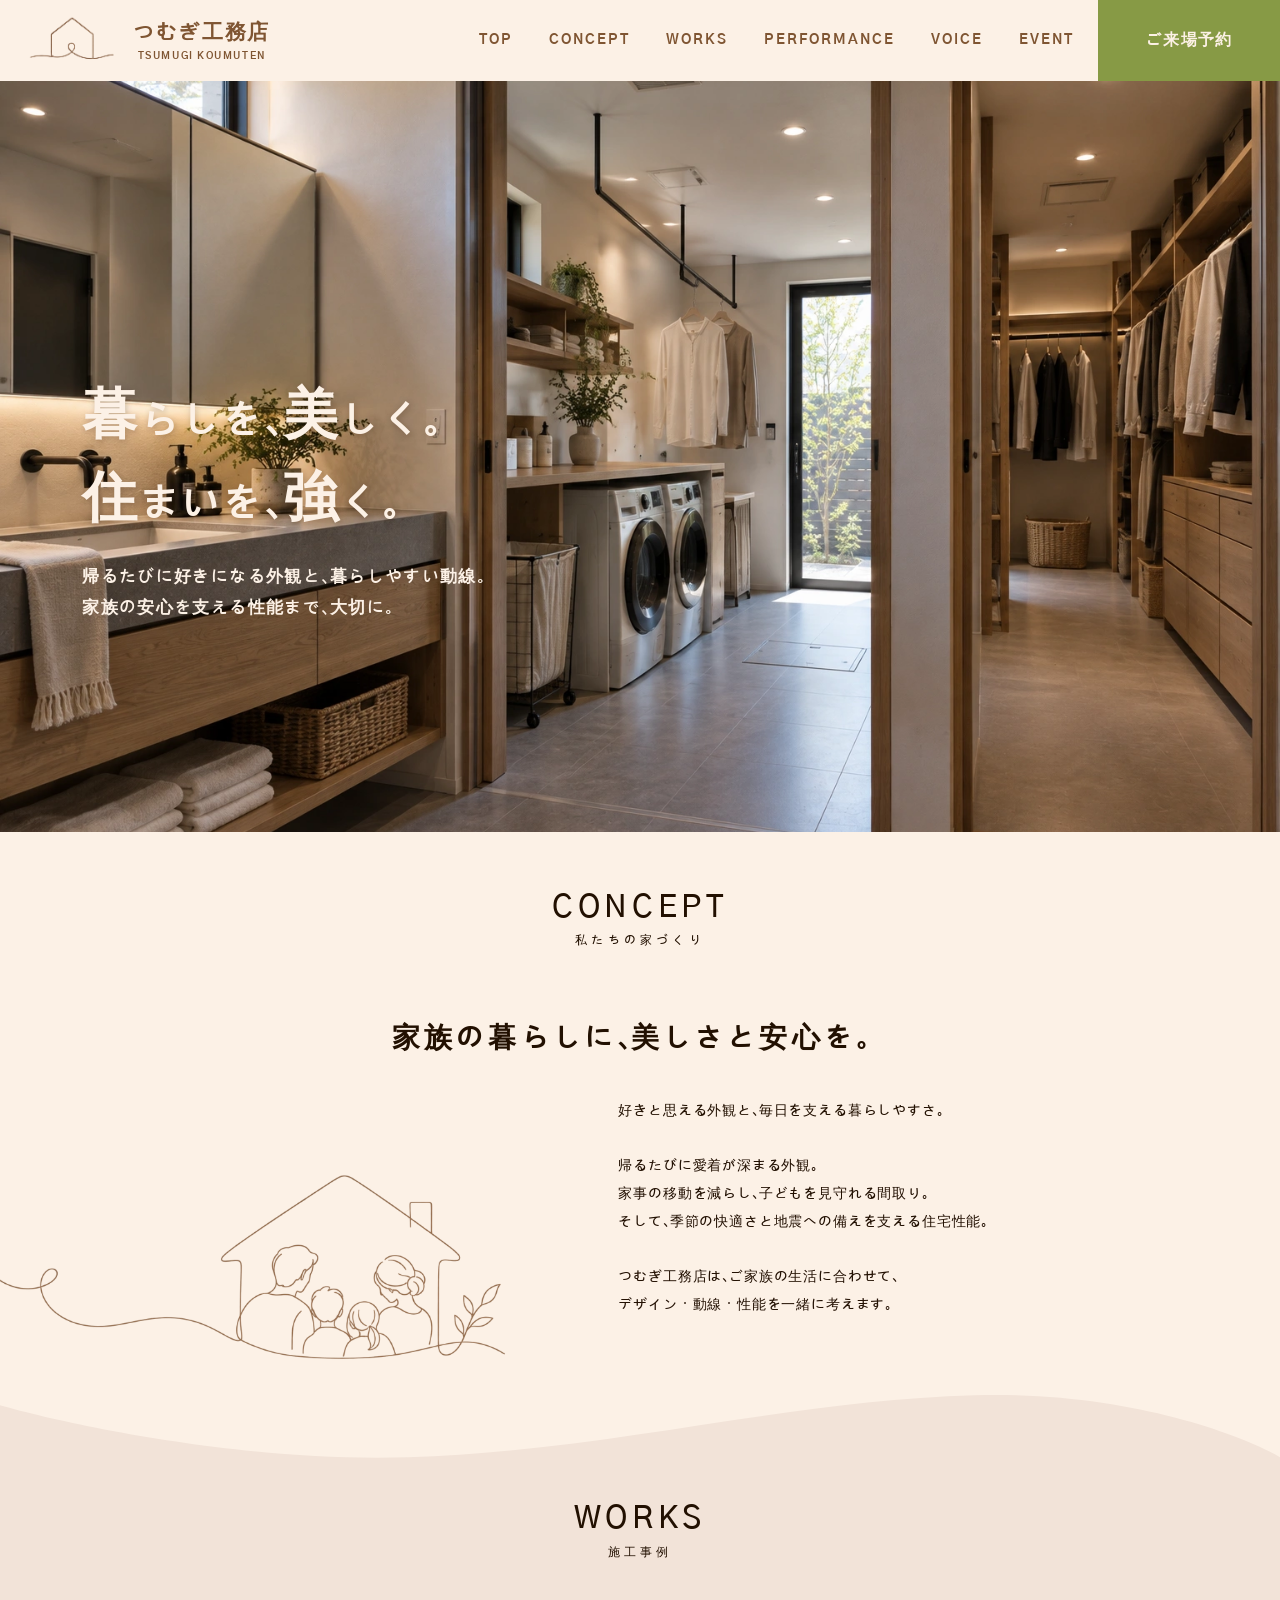
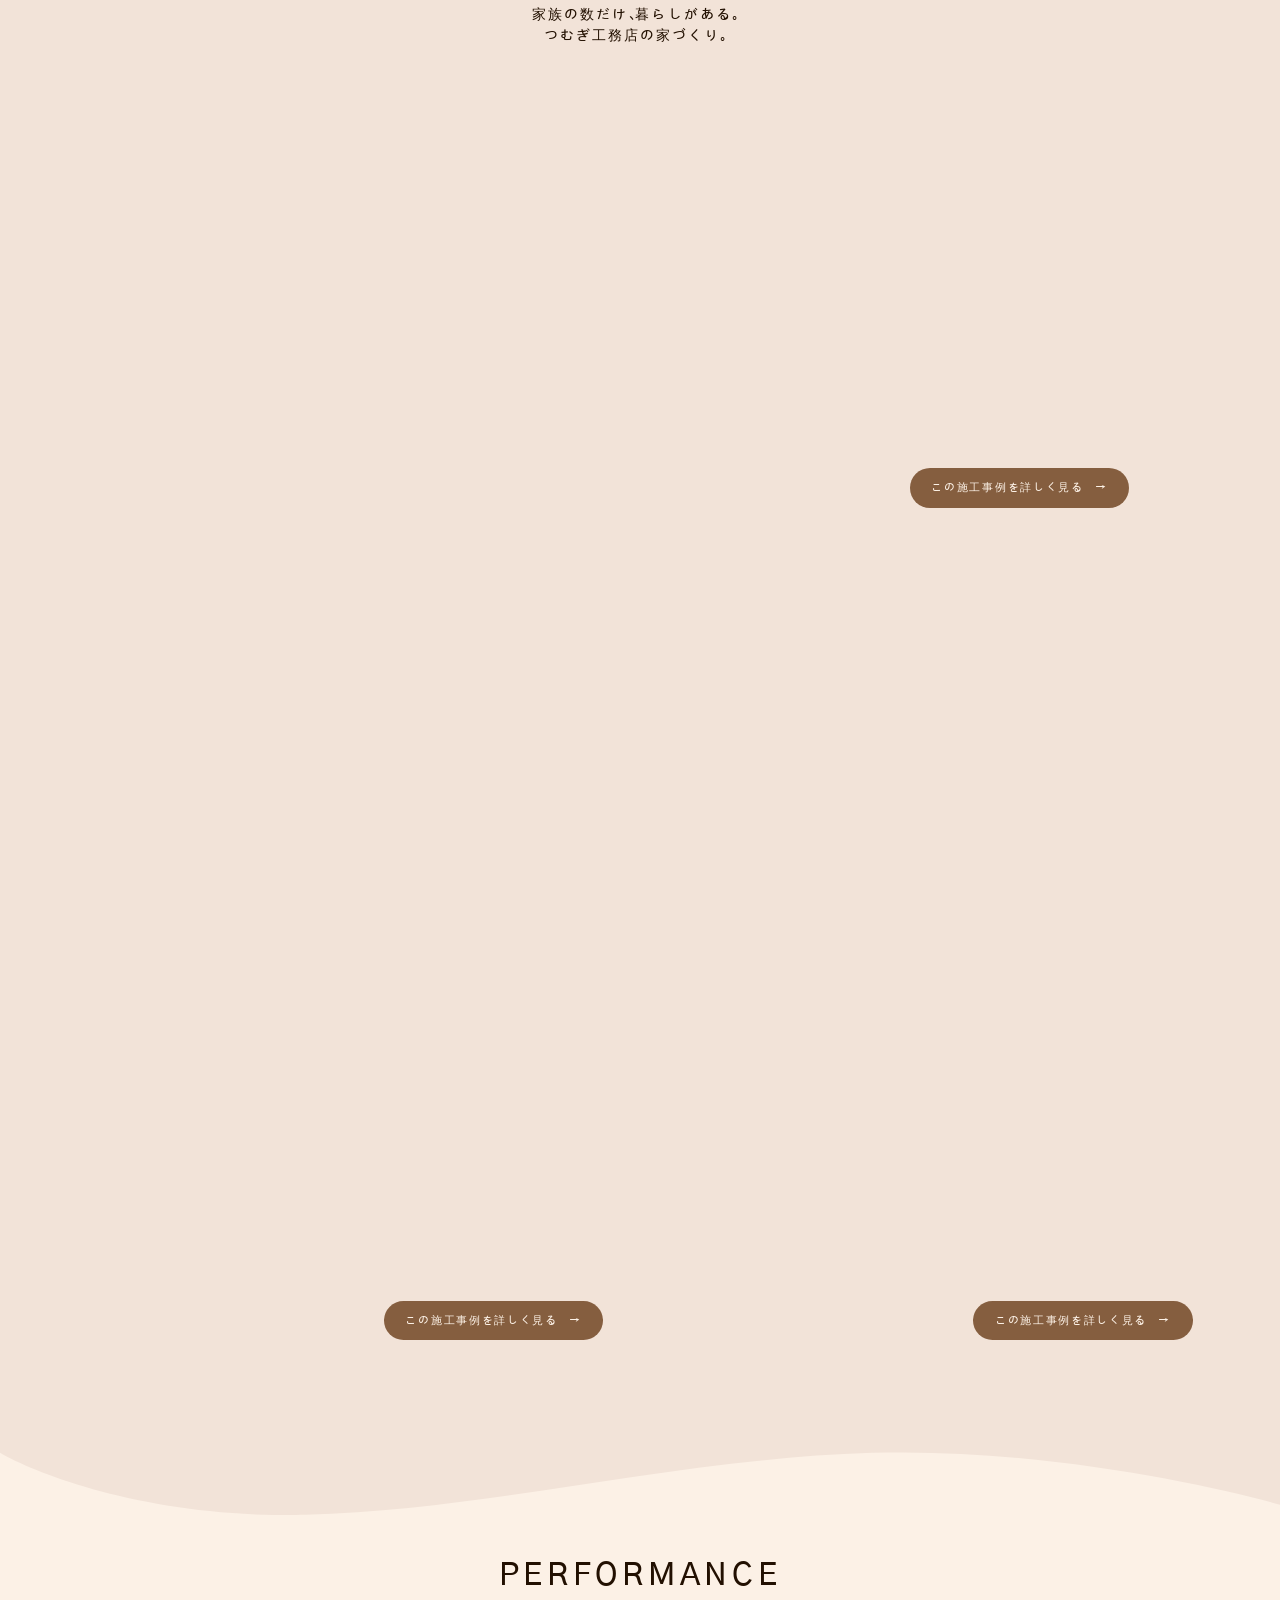
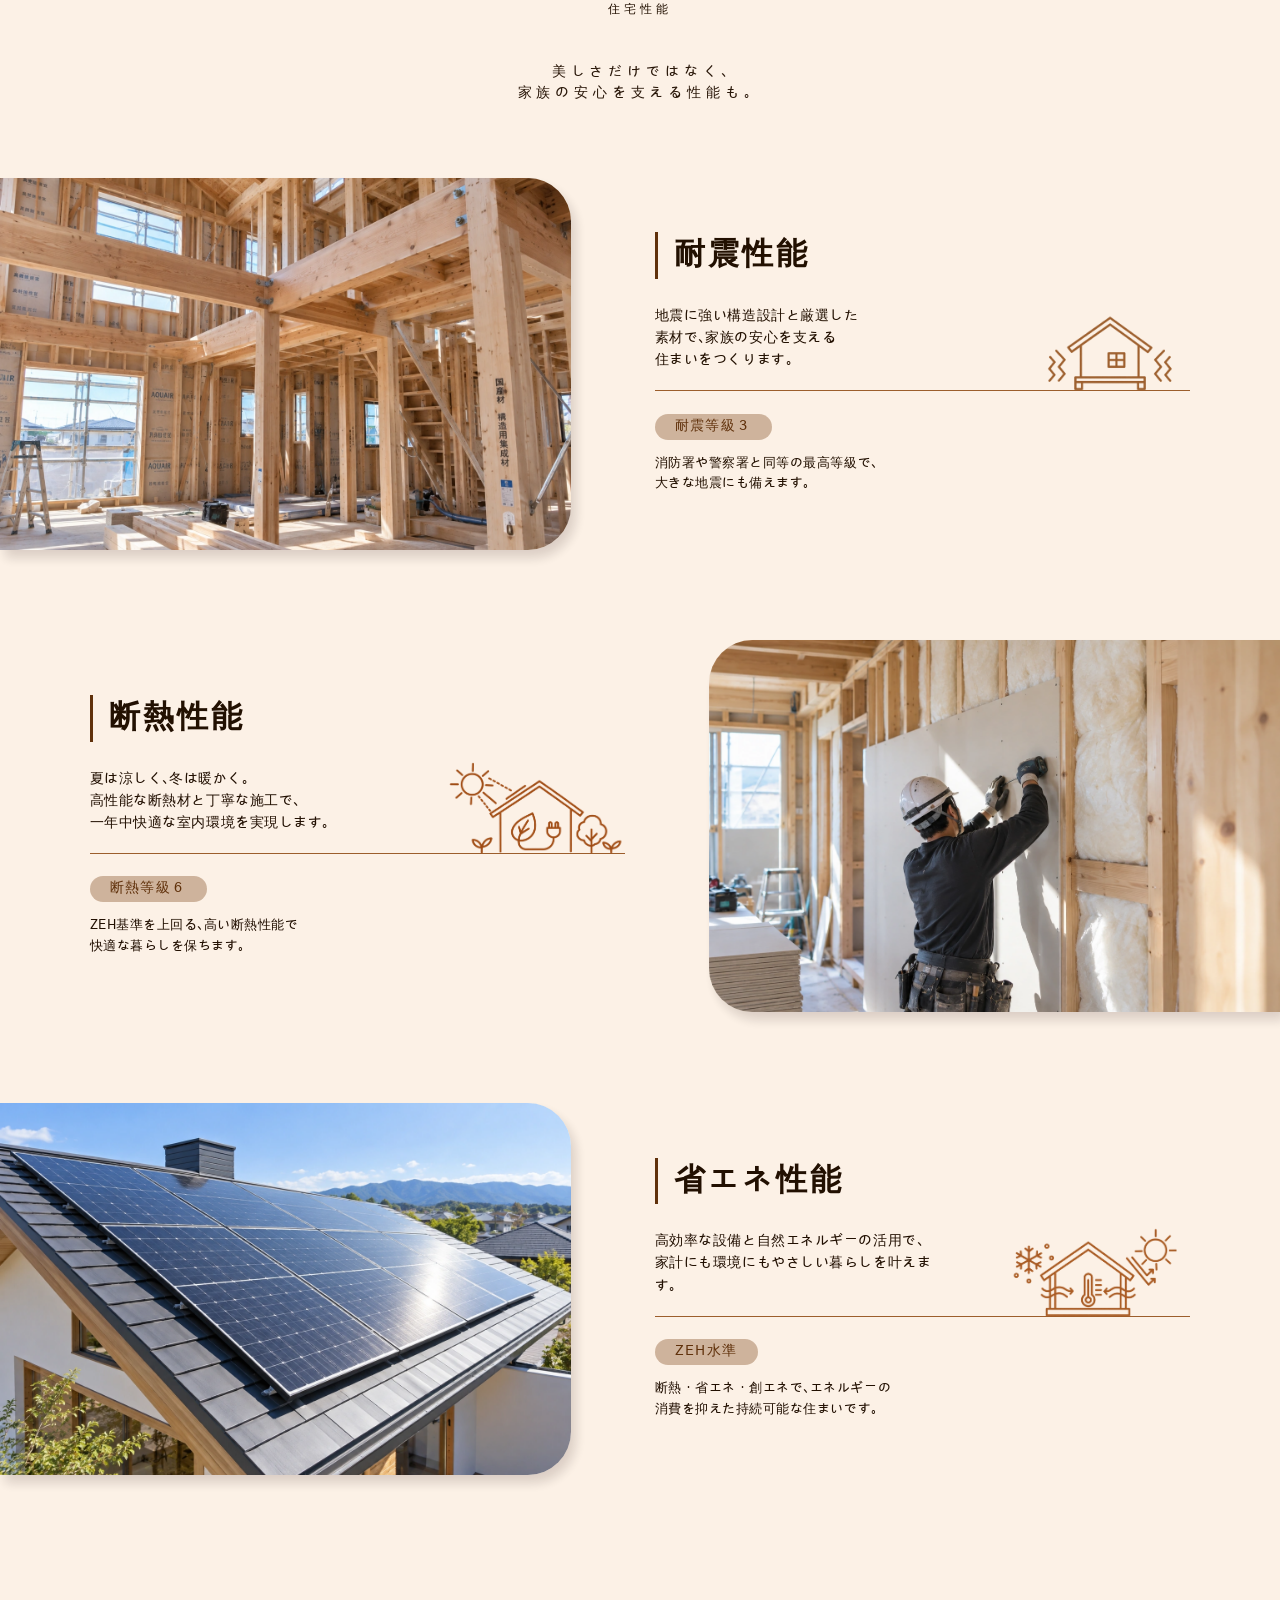
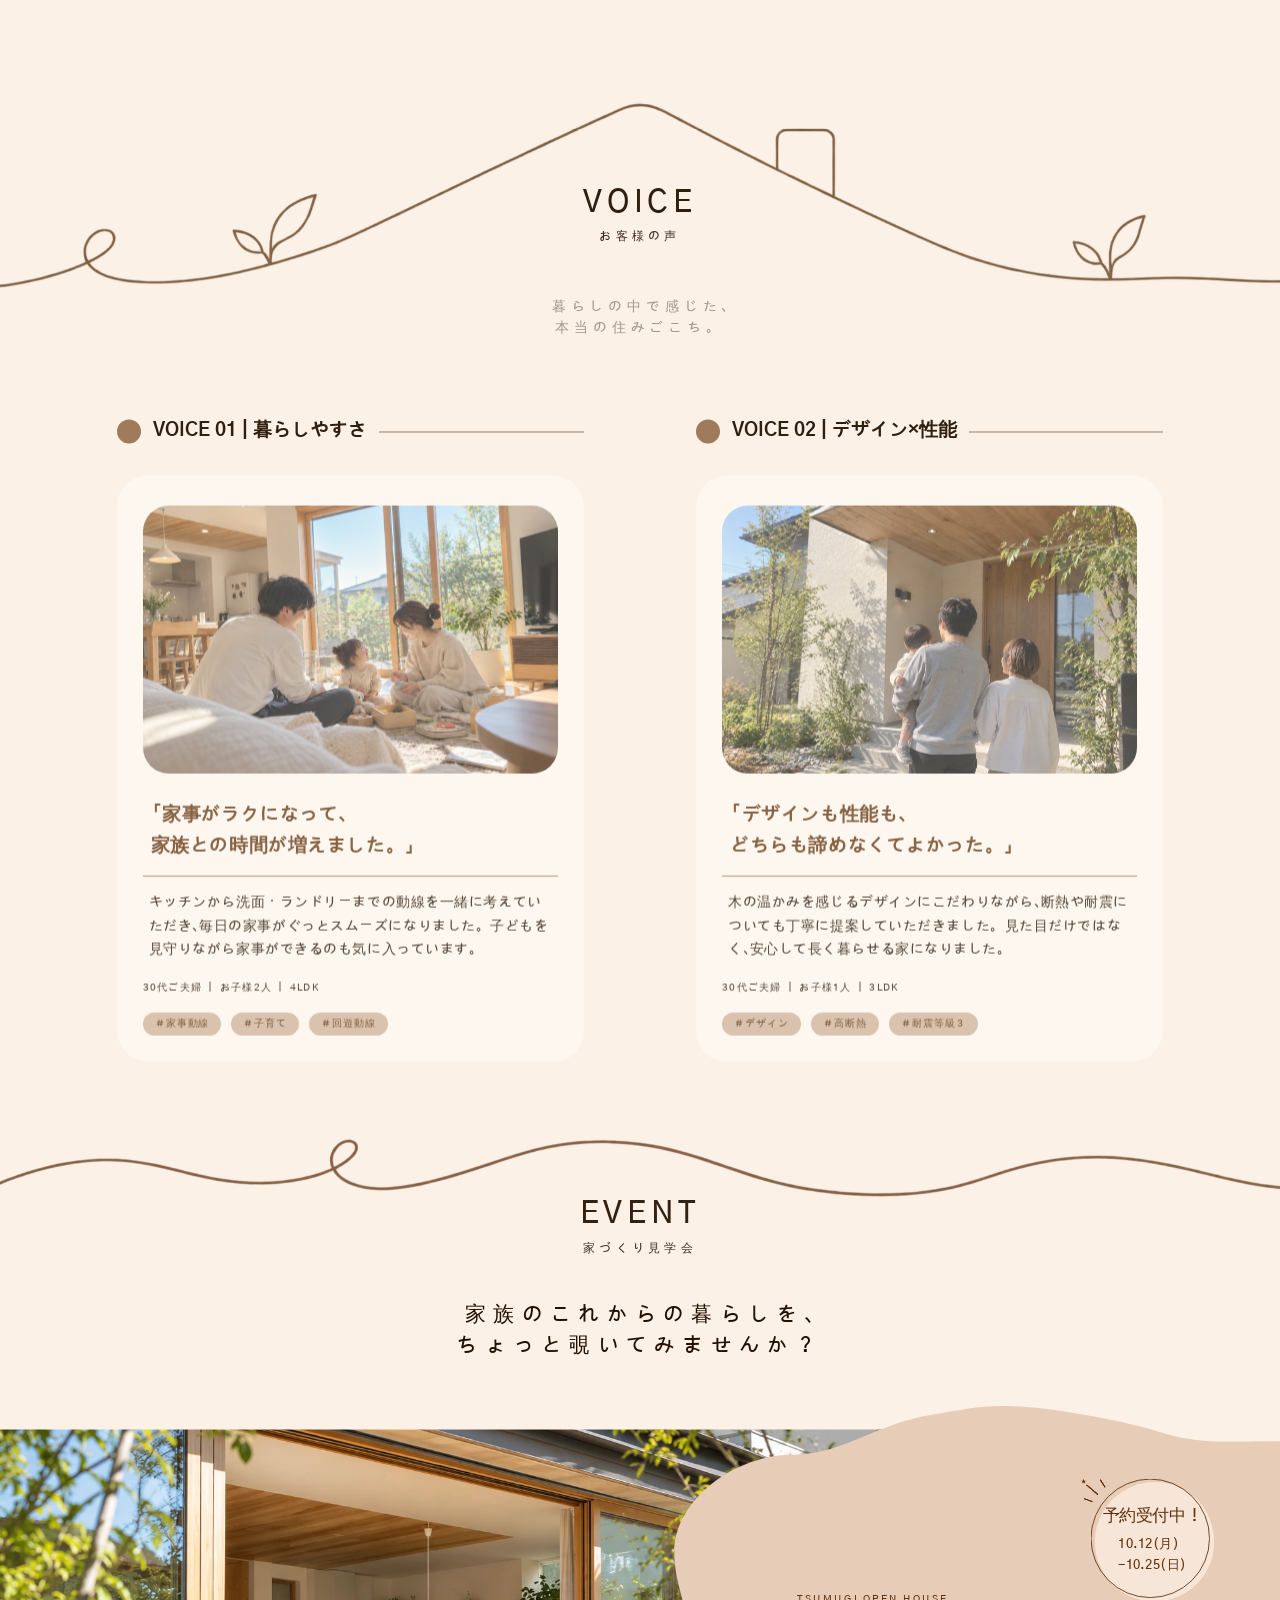
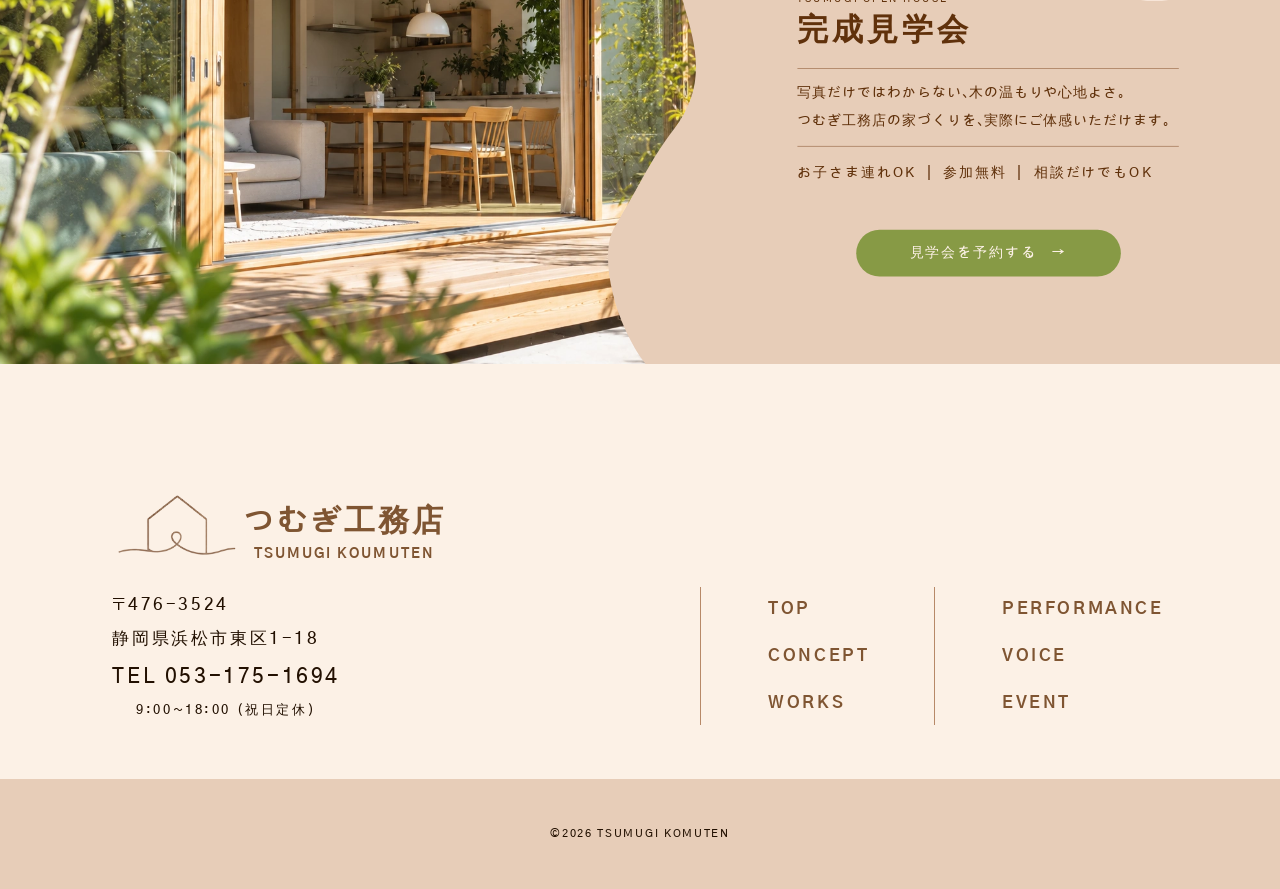
==== commit 802cd6a2: "Update Tsumugi site designs, imagery and typography" ====
--- a/index.html
+++ b/index.html
@@ -14,17 +14,17 @@
   <!-- <link rel="apple-touch-icon" href="images/common/apple-touch-icon.png"> -->
   <link rel="preconnect" href="https://fonts.googleapis.com">
   <link rel="preconnect" href="https://fonts.gstatic.com" crossorigin>
-  <link href="https://fonts.googleapis.com/css2?family=Ancizar+Sans:wght@500&family=Inter:wght@400&family=Kiwi+Maru:wght@500&family=Noto+Serif+JP:wght@400;900&family=Roboto+Mono:wght@500;700&family=Source+Serif+Pro:wght@400&family=Zen+Maru+Gothic:wght@500;700;900&display=swap" rel="stylesheet">
-  <link rel="preload" as="image" href="images/TOP/FV-01.webp" fetchpriority="high">
-  <link rel="stylesheet" href="assets/css/base.css">
-  <link rel="stylesheet" href="assets/css/components.css?v=event-1">
-  <link rel="stylesheet" href="assets/css/top.css?v=20261006-4">
-  <link rel="stylesheet" href="assets/css/event.css?v=20261009-1">
+  <link href="https://fonts.googleapis.com/css2?family=Gothic+A1:wght@400;500;600;700;800;900&display=swap" rel="stylesheet">
+  <link rel="preload" as="image" href="images/WORKS/POINT_01.webp" fetchpriority="high">
+  <link rel="stylesheet" href="assets/css/base.css?v=20261024-punctuation-2">
+  <link rel="stylesheet" href="assets/css/components.css?v=20261024-3">
+  <link rel="stylesheet" href="assets/css/top.css?v=20261025-performance-independent-3">
+  <link rel="stylesheet" href="assets/css/event.css?v=20261024-3">
   <script src="assets/vendor/gsap.min.js" defer></script>
   <script src="assets/vendor/ScrollTrigger.min.js" defer></script>
-  <script src="assets/js/site.js?v=event-1" defer></script>
-  <script src="assets/js/event-layout.js?v=20261007-1" defer></script>
-  <script src="assets/js/animations.js?v=20261006-3" defer></script>
+  <script src="assets/js/site.js?v=20261024-3" defer></script>
+  <script src="assets/js/event-layout.js?v=20261024-3" defer></script>
+  <script src="assets/js/animations.js?v=20261024-3" defer></script>
 </head>
 <body id="top">
   <a class="skip-link" href="#main">本文へ移動</a>
@@ -51,40 +51,40 @@
 
   <main id="main">
     <section class="hero" aria-labelledby="hero-title">
-      <div class="hero-media"><img class="hero-slide hero-slide-first" src="images/TOP/FV-01.webp" width="1371" height="1148" fetchpriority="high" alt="大きな窓から光が差し込む、木の梁と吹き抜けのある住まい"><img class="hero-slide hero-slide-exterior" src="images/TOP/FV-02.webp" width="1370" height="1148" alt="木の軒と大きな窓が美しい住宅の外観"><img class="hero-slide hero-slide-laundry" src="images/TOP/FV-03.webp" width="1638" height="960" alt="自然光に包まれる木の洗面室とランドリー"></div>
-      <h1 class="hero-title" id="hero-title"><span><b>暮</b>らしを<span class="comma">、</span><b>美</b>しく。</span><span><b>住</b>まいを<span class="comma">、</span><b>強</b>く。</span></h1>
+      <div class="hero-media"><img fetchpriority="high" class="hero-slide hero-slide-first hero-slide-works-laundry" src="images/WORKS/POINT_01.webp" width="1536" height="1024" alt="自然光に包まれる木の洗面室とランドリー"><img class="hero-slide" src="images/TOP/FV-01.webp" width="1371" height="1148" alt="大きな窓から光が差し込む、木の梁と吹き抜けのある住まい"><img class="hero-slide hero-slide-exterior" src="images/TOP/FV-02.webp" width="1370" height="1148" alt="木の軒と大きな窓が美しい住宅の外観"></div>
+      <h1 class="hero-title" id="hero-title"><span><b>暮</b>らし<span class="jp-comma-unit">を<span class="jp-comma">、</span></span><b>美</b>しく。</span><span><b>住</b>まい<span class="jp-comma-unit">を<span class="jp-comma">、</span></span><b>強</b>く。</span></h1>
+      <p class="hero-description"><span>帰るたびに好きになる外観<span class="jp-comma-unit">と<span class="jp-comma">、</span></span>暮らしやすい動線。</span><span>家族の安心を支える性能ま<span class="jp-comma-unit">で<span class="jp-comma">、</span></span>大切に。</span></p>
     </section>
 
     <section class="concept" id="concept" aria-labelledby="concept-title">
       <div class="section-heading"><h2 id="concept-title">CONCEPT</h2><p>私たちの家づくり</p></div>
-      <div class="concept-content"><h3>家族の暮らしに<span class="comma">、</span>美しさと安心を。</h3>
-        <div class="concept-copy"><p>家は、家族の毎日を包む場所。<br>だからこそ、見た目の美しさだけでも<br>性能の高さだけでも足りない。</p><p>私たちは、デザイン・性能・暮らしやすさの<br>すべてから、これからの家族の暮らしを考えます。</p></div>
+      <div class="concept-content"><h3>家族の暮らし<span class="jp-comma-unit">に<span class="jp-comma">、</span></span>美しさと安心を。</h3>
+        <div class="concept-copy"><p>好きと思える外観<span class="jp-comma-unit">と<span class="jp-comma">、</span></span>毎日を支える暮らしやすさ。</p><p>帰るたびに愛着が深まる外観。<br>家事の移動を減ら<span class="jp-comma-unit">し<span class="jp-comma">、</span></span>子どもを見守れる間取り。<br>そし<span class="jp-comma-unit">て<span class="jp-comma">、</span></span>季節の快適さと地震への備えを支える住宅性能。</p><p>つむぎ工務店<span class="jp-comma-unit">は<span class="jp-comma">、</span></span>ご家族の生活に合わせ<span class="jp-comma-unit">て<span class="jp-comma">、</span></span><br>デザイン・動線・性能を一緒に考えます。</p></div>
       </div>
       <img class="concept-family decoration" src="images/TOP/CONCEPT-Family.webp" width="1536" height="1024" alt="" loading="lazy">
     </section>
 
     <section class="works" id="works" aria-labelledby="works-title">
       <div class="works-background" aria-hidden="true"><img class="works-wave-top" src="images/common/works-wave-top.svg" alt=""><img class="works-wave-bottom" src="images/common/works-wave-bottom.svg" alt=""></div>
-      <div class="works-background-sp" aria-hidden="true"><img src="images/common/works-wave-sp-top.svg" alt=""><img src="images/common/works-wave-sp-middle.svg" alt=""><img src="images/common/works-wave-sp-bottom.svg" alt=""></div>
       <div class="section-heading"><h2 id="works-title">WORKS</h2><p>施工事例</p></div>
-      <p class="section-intro">家族の数だけ、暮らしがある。<br>つむぎ工務店の家づくり。</p>
+      <p class="section-intro">家族の数だ<span class="jp-comma-unit">け<span class="jp-comma">、</span></span>暮らしがある。<br>つむぎ工務店の家づくり。</p>
       <div class="works-grid">
         <article class="work-card work-card-featured">
           <div class="work-photo photo-frame"><img src="images/TOP/WORKS-01.webp" width="1370" height="1148" alt="回遊キッチンとダイニング、庭に面した明るいLDK" loading="lazy" decoding="async"></div>
-          <div class="work-heading"><p class="work-category"><span class="work-number">01</span><span class="work-separator"> | </span>Lifestyle</p><h3>家事動線を短くした<span class="comma">、</span><br>子育て家族の家</h3></div>
-          <div class="work-copy"><p>家族が自然と集まり、日々の暮らしがスッと整う。忙しい毎日でも、心地よく過ごせる住まいです。</p><dl class="work-details"><div><dt>敷地面積</dt><dd>105.6㎡ (約31.9坪)</dd></div><div><dt>家族構成</dt><dd>ご夫婦＋お子様2人</dd></div><div><dt>間取り</dt><dd>3LDK</dd></div></dl></div>
+          <div class="work-heading"><p class="work-category"><span class="work-number">01</span><span class="work-separator"> | </span>Lifestyle</p><h3>家事動線を短くし<span class="jp-comma-unit">た<span class="jp-comma">、</span></span><br>子育て家族の家</h3></div>
+          <div class="work-copy"><p>家族が自然と集ま<span class="jp-comma-unit">り<span class="jp-comma">、</span></span>日々の暮らしがスッと整う。忙しい毎日で<span class="jp-comma-unit">も<span class="jp-comma">、</span></span>心地よく過ごせる住まいです。</p><dl class="work-details"><div><dt>敷地面積</dt><dd>105.6㎡ (約31.9坪)</dd></div><div><dt>家族構成</dt><dd>ご夫婦＋お子様2人</dd></div><div><dt>間取り</dt><dd>3LDK</dd></div></dl></div>
           <button class="button work-button" type="button" data-route="work-lifestyle">この施工事例を詳しく見る <span aria-hidden="true">→</span></button>
         </article>
         <article class="work-card">
-          <div class="work-heading"><p class="work-category"><span class="work-number">02</span><span class="work-separator"> | </span>Design</p><h3>吹き抜けが繋ぐ<span class="comma">、</span><br>光と家族の家</h3></div>
+          <div class="work-heading"><p class="work-category"><span class="work-number">02</span><span class="work-separator"> | </span>Design</p><h3>吹き抜けが繋<span class="jp-comma-unit">ぐ<span class="jp-comma">、</span></span><br>光と家族の家</h3></div>
           <div class="work-photo photo-frame"><picture><source media="(max-width: 767px)" srcset="images/TOP/WORKS-01.webp"><img src="images/TOP/WORKS-02.webp" width="1371" height="1148" alt="木の梁と大きな窓が家族の時間を包む住まい" loading="lazy" decoding="async"></picture></div>
-          <div class="work-copy"><p>大きな吹き抜けと窓から差し込む光が、<br>家族の時間をやさしく包む住まいです。</p><dl class="work-details"><div><dt>敷地面積</dt><dd>128.4㎡ (約38.8坪)</dd></div><div><dt>家族構成</dt><dd>ご夫婦＋お子様3人</dd></div><div><dt>間取り</dt><dd>4LDK</dd></div></dl></div>
+          <div class="work-copy"><p>大きな吹き抜けと窓から差し込む光<span class="jp-comma-unit">が<span class="jp-comma">、</span></span><br>家族の時間をやさしく包む住まいです。</p><dl class="work-details"><div><dt>敷地面積</dt><dd>128.4㎡ (約38.8坪)</dd></div><div><dt>家族構成</dt><dd>ご夫婦＋お子様3人</dd></div><div><dt>間取り</dt><dd>4LDK</dd></div></dl></div>
           <button class="button work-button" type="button" data-route="work-design">この施工事例を詳しく見る <span aria-hidden="true">→</span></button>
         </article>
         <article class="work-card">
-          <div class="work-heading"><p class="work-category"><span class="work-number">03</span><span class="work-separator"> | </span>Performance</p><h3>1年中快適に過ごせる、<br>高断熱<span class="comma">、</span>高性能な家</h3></div>
+          <div class="work-heading"><p class="work-category"><span class="work-number">03</span><span class="work-separator"> | </span>Performance</p><h3>1年中快適に過ごせ<span class="jp-comma-unit">る<span class="jp-comma">、</span></span><br>高断<span class="jp-comma-unit">熱<span class="jp-comma">、</span></span>高性能な家</h3></div>
           <div class="work-photo photo-frame"><picture><source media="(max-width: 767px)" srcset="images/TOP/WORKS-01.webp"><img src="images/TOP/WORKS-03.webp" width="1370" height="1148" alt="自然の光と高い断熱性能で心地よく過ごせるLDK" loading="lazy" decoding="async"></picture></div>
-          <div class="work-copy"><p>高い断熱性能と自然エネルギーの活用で、<br>季節を問わず快適に暮らせる住まいです。</p><dl class="work-details"><div><dt>敷地面積</dt><dd>112.3㎡ (約34.0坪)</dd></div><div><dt>家族構成</dt><dd>ご夫婦＋お子様1人</dd></div><div><dt>間取り</dt><dd>3LDK</dd></div></dl></div>
+          <div class="work-copy"><p>高い断熱性能と自然エネルギーの活用<span class="jp-comma-unit">で<span class="jp-comma">、</span></span><br>季節を問わず快適に暮らせる住まいです。</p><dl class="work-details"><div><dt>敷地面積</dt><dd>112.3㎡ (約34.0坪)</dd></div><div><dt>家族構成</dt><dd>ご夫婦＋お子様1人</dd></div><div><dt>間取り</dt><dd>3LDK</dd></div></dl></div>
           <button class="button work-button" type="button" data-route="work-performance">この施工事例を詳しく見る <span aria-hidden="true">→</span></button>
         </article>
       </div>
@@ -96,52 +96,42 @@
 
     <section class="performance" id="performance" aria-labelledby="performance-title">
       <div class="section-heading"><h2 id="performance-title">PERFORMANCE</h2><p>住宅性能</p></div>
-      <p class="section-intro">美しさだけではなく、<br>家族の安心を支える性能も。</p>
+      <p class="section-intro">美しさだけではな<span class="jp-comma-unit">く<span class="jp-comma">、</span></span><br>家族の安心を支える性能も。</p>
       <div class="performance-list">
         <article class="performance-row">
-          <div class="performance-photo photo-frame"><img src="images/TOP/PERFORMANCE-01.webp" width="1370" height="1148" alt="厳選した木材と柱・梁が見える施工中の木造住宅" loading="lazy" decoding="async"></div>
-          <div class="performance-content"><div class="performance-copy"><p class="performance-number">01</p><h3>耐震性能</h3><p>地震に強い構造設計と厳選した<br>素材で、家族の安心を支える<br>住まいをつくります。</p></div><div class="performance-grade"><p class="grade-value"><small>耐震等級</small>３</p><p>消防署や警察署と同等の最高等級で、<br>大きな地震にも備えます。</p></div></div>
+          <div class="performance-photo photo-frame"><img src="images/TOP/PERFORMANCE-01.webp" alt="木造住宅の柱と梁" loading="lazy" width="1370" height="1148"></div>
+          <div class="performance-content"><div class="performance-copy"><h3>耐震性能</h3><p>地震に強い構造設計と厳選した<br>素材<span class="jp-comma-unit">で<span class="jp-comma">、</span></span>家族の安心を支える<br>住まいをつくります。</p><span class="performance-illustration performance-illustration-earthquake decoration" aria-hidden="true"><img src="images/WORKS/WORKS_earthquake_house.png" alt="" width="1536" height="1024" loading="lazy"></span></div><div class="performance-grade"><p class="grade-value">耐震等級３</p><p>消防署や警察署と同等の最高等級<span class="jp-comma-unit">で<span class="jp-comma">、</span></span><br>大きな地震にも備えます。</p></div></div>
         </article>
         <article class="performance-row performance-row-reverse">
-          <div class="performance-photo photo-frame"><img src="images/TOP/PERFORMANCE-02.webp" width="1371" height="1148" alt="壁の断熱材を丁寧に施工する職人" loading="lazy" decoding="async"></div>
-          <div class="performance-content"><div class="performance-copy"><p class="performance-number">02</p><h3>断熱性能</h3><p>夏は涼しく、冬は暖かく。<br>高性能な断熱材と丁寧な施工で、<br>一年中快適な室内環境を実現します。</p></div><div class="performance-grade"><p class="grade-value"><small>断熱等級</small>６</p><p>ZEN基準を上回る、高い断熱性能で<br>快適な暮らしを保ちます。</p></div></div>
+          <div class="performance-photo photo-frame"><img src="images/TOP/PERFORMANCE-02.webp" alt="断熱材を施工する職人" loading="lazy" width="1370" height="1148"></div>
+          <div class="performance-content"><div class="performance-copy"><h3>断熱性能</h3><p>夏は涼し<span class="jp-comma-unit">く<span class="jp-comma">、</span></span>冬は暖かく。<br>高性能な断熱材と丁寧な施工<span class="jp-comma-unit">で<span class="jp-comma">、</span></span><br>一年中快適な室内環境を実現します。</p><span class="performance-illustration performance-illustration-insulation decoration" aria-hidden="true"><img src="images/WORKS/WORKS_insulation_house.png" alt="" width="1774" height="887" loading="lazy"></span></div><div class="performance-grade"><p class="grade-value">断熱等級６</p><p>ZEH基準を上回<span class="jp-comma-unit">る<span class="jp-comma">、</span></span>高い断熱性能で<br>快適な暮らしを保ちます。</p></div></div>
         </article>
         <article class="performance-row">
-          <div class="performance-photo photo-frame"><img src="images/TOP/PERFORMANCE-03.webp" width="1370" height="1148" alt="住宅の屋根に設置された太陽光パネル" loading="lazy" decoding="async"></div>
-          <div class="performance-content"><div class="performance-copy"><p class="performance-number">03</p><h3>省エネ性能</h3><p><span class="desktop-copy">高効率な設備と自然エネルギーの活用で、<br>家計にも環境にもやさしい暮らしを<br>叶えます。</span><span class="mobile-copy">高効率な設備と自然エネルギーの<br>活用で、家計にも環境にも<br>やさしい暮らしを叶えます。</span></p></div><div class="performance-grade"><p class="grade-value grade-value-energy">ZEN水準</p><p>断熱・省エネ・創エネで、<br>エネルギーの消費を抑えた<br>持続可能な住まいです。</p></div></div>
+          <div class="performance-photo photo-frame"><img src="images/TOP/PERFORMANCE-03.webp" alt="太陽光パネルを設置した住宅" loading="lazy" width="1370" height="1148"></div>
+          <div class="performance-content"><div class="performance-copy"><h3>省エネ性能</h3><p>高効率な設備と自然エネルギーの活用<span class="jp-comma-unit">で<span class="jp-comma">、</span></span><br>家計にも環境にもやさしい暮らしを叶えます。</p><span class="performance-illustration performance-illustration-energy decoration" aria-hidden="true"><img src="images/WORKS/WORKS_energy_house.png" alt="" width="1774" height="887" loading="lazy"></span></div><div class="performance-grade"><p class="grade-value">ZEH水準</p><p>断熱・省エネ・創エネ<span class="jp-comma-unit">で<span class="jp-comma">、</span></span>エネルギーの<br>消費を抑えた持続可能な住まいです。</p></div></div>
         </article>
       </div>
-      <!-- 共有線画を項目ごとにクリップし、各説明と同時に表示する。 -->
-      <img class="performance-lines decoration performance-decoration-part" data-performance-index="0" src="images/common/performance-lines.svg" alt="" loading="lazy"><img class="performance-grade-lines decoration performance-decoration-part" data-performance-index="0" src="images/common/performance-grade-lines.svg" alt="" loading="lazy"><span class="performance-mobile-line decoration" data-performance-index="0" aria-hidden="true"></span>
-      <img class="performance-lines decoration performance-decoration-part" data-performance-index="1" src="images/common/performance-lines.svg" alt="" loading="lazy"><img class="performance-grade-lines decoration performance-decoration-part" data-performance-index="1" src="images/common/performance-grade-lines.svg" alt="" loading="lazy"><span class="performance-mobile-line decoration" data-performance-index="1" aria-hidden="true"></span>
-      <img class="performance-lines decoration performance-decoration-part" data-performance-index="2" src="images/common/performance-lines.svg" alt="" loading="lazy"><img class="performance-grade-lines decoration performance-decoration-part" data-performance-index="2" src="images/common/performance-grade-lines.svg" alt="" loading="lazy"><span class="performance-mobile-line decoration" data-performance-index="2" aria-hidden="true"></span>
     </section>
 
     <section class="voice" id="voice" aria-labelledby="voice-title">
       <img class="voice-line decoration" src="images/TOP/VOICE-Line.webp" width="2172" height="724" alt="" loading="lazy">
       <div class="section-heading"><h2 id="voice-title">VOICE</h2><p>お客様の声</p></div>
-      <p class="section-intro">暮らしの中で感じた、<br>本当の住みごこち。</p>
+      <p class="section-intro">暮らしの中で感じ<span class="jp-comma-unit">た<span class="jp-comma">、</span></span><br>本当の住みごこち。</p>
       <div class="voice-list">
-        <article class="voice-story">
-          <div class="voice-photo photo-frame"><img src="images/TOP/VOICE-01.webp" width="1371" height="1148" alt="木の温もりに包まれたリビングで過ごすご家族" loading="lazy" decoding="async"></div>
-          <div class="voice-card"><p class="voice-category">VOICE01 | 暮らしやすさ</p><h3>「家事がラクになって、<br> 家族との時間が増えました。」</h3><p class="voice-review">キッチンから洗面・ランドリーまでの動線を一緒に<br>考えていただき、毎日の家事がぐっとスムーズになりました。<br>子どもを見守りながら家事ができるのも気に入っています。</p><p class="voice-family">30代ご夫婦 | お子様2人 | 4LDK</p><ul class="voice-tags"><li>#家事動線</li><li>#子育て</li><li>#回遊動線</li></ul><span class="voice-quote" aria-hidden="true">‘‘</span></div>
-        </article>
-        <article class="voice-story">
-          <div class="voice-photo photo-frame"><img src="images/TOP/VOICE-02.webp" width="1536" height="1024" alt="木の外壁の住まいの前に立つご家族" loading="lazy" decoding="async"></div>
-          <div class="voice-card"><p class="voice-category">VOICE02 | デザイン×性能</p><h3>「デザインも性能も、<br> どちらも諦めなくてよかった!」</h3><p class="voice-review">木の温かみを感じるデザインにこだわりながら、<br>断熱や耐熱についても丁寧に提案していただきました。<br>見た目だけではなく、安心して長く暮らせる家になりました。</p><p class="voice-family">30代ご夫婦 | お子様1人 | 3LDK</p><ul class="voice-tags"><li>#デザイン</li><li>#高断熱</li><li>#耐震等級３</li></ul><span class="voice-quote" aria-hidden="true">‘‘</span></div>
-        </article>
+        <article class="voice-story"><p class="voice-category">VOICE 01 | 暮らしやすさ</p><div class="voice-card"><div class="voice-photo photo-frame"><img src="images/TOP/VOICE-01.webp" alt="リビングで過ごすご家族" width="1371" height="1148" loading="lazy"></div><h3>「家事がラクになっ<span class="jp-comma-unit">て<span class="jp-comma">、</span></span><br>家族との時間が増えました。」</h3><p class="voice-review">キッチンから洗面・ランドリーまでの動線を一緒に考えていただ<span class="jp-comma-unit">き<span class="jp-comma">、</span></span>毎日の家事がぐっとスムーズになりました。子どもを見守りながら家事ができるのも気に入っています。</p><p class="voice-family">30代ご夫婦 ｜ お子様2人 ｜ 4LDK</p><ul class="voice-tags"><li>＃家事動線</li><li>＃子育て</li><li>＃回遊動線</li></ul></div></article>
+        <article class="voice-story"><p class="voice-category">VOICE 02 | デザイン×性能</p><div class="voice-card"><div class="voice-photo photo-frame"><img src="images/TOP/VOICE-02.webp" alt="住まいの玄関へ向かうご家族" width="1371" height="1148" loading="lazy"></div><h3>「デザインも性能<span class="jp-comma-unit">も<span class="jp-comma">、</span></span><br>どちらも諦めなくてよかった。」</h3><p class="voice-review">木の温かみを感じるデザインにこだわりなが<span class="jp-comma-unit">ら<span class="jp-comma">、</span></span>断熱や耐震についても丁寧に提案していただきました。見た目だけではな<span class="jp-comma-unit">く<span class="jp-comma">、</span></span>安心して長く暮らせる家になりました。</p><p class="voice-family">30代ご夫婦 ｜ お子様1人 ｜ 3LDK</p><ul class="voice-tags"><li>＃デザイン</li><li>＃高断熱</li><li>＃耐震等級３</li></ul></div></article>
       </div>
     </section>
 
     <section class="event" id="event" aria-labelledby="event-title">
       <img class="event-line decoration" src="images/TOP/EVENT-Line.webp" width="2172" height="724" alt="" loading="lazy">
       <div class="section-heading"><h2 id="event-title">EVENT</h2><p>家づくり見学会</p></div>
-      <p class="section-intro">家族のこれからの暮らしを、<br>ちょっと覗いてみませんか？</p>
+      <p class="section-intro">家族のこれからの暮らし<span class="jp-comma-unit">を<span class="jp-comma">、</span></span><br>ちょっと覗いてみませんか？</p>
       <div class="event-banner event-banner--readable">
         <div class="event-visual">
         <div class="event-photo photo-frame"><img src="images/TOP/EVENT.webp" width="1536" height="1024" alt="庭から木のデッキと大きな開口部を望む完成見学会の住まい" loading="lazy" decoding="async"></div>
         <picture class="event-panel decoration"><img src="images/common/event-panel.svg" alt=""></picture>
-        <div class="event-content"><p class="event-eyebrow">TSUMUGI OPEN HOUSE</p><div class="event-heading"><h3>完成見学会</h3><p class="event-date">10.12(月)・10.25(日)</p></div><div class="event-description"><p>写真だけではわからない、木の温もりや心地よさ。</p><p>つむぎ工務店の家づくりを、実際にご体感いただけます。</p></div><p class="event-notes"><span>お子さま連れOK</span><span>参加無料</span><span>相談だけでもOK</span></p><a class="button event-button" href="event.html" data-route="event">見学会の詳細を見る <span aria-hidden="true">→</span></a></div>
+        <div class="event-content"><p class="event-eyebrow">TSUMUGI OPEN HOUSE</p><div class="event-heading"><h3>完成見学会</h3><p class="event-date">10.12(月)・10.25(日)</p></div><div class="event-description"><p>写真だけではわからな<span class="jp-comma-unit">い<span class="jp-comma">、</span></span>木の温もりや心地よさ。</p><p>つむぎ工務店の家づくり<span class="jp-comma-unit">を<span class="jp-comma">、</span></span>実際にご体感いただけます。</p></div><p class="event-notes"><span>お子さま連れOK</span><span>参加無料</span><span>相談だけでもOK</span></p><a class="button event-button" href="event.html" data-route="event">見学会を予約する <span aria-hidden="true">→</span></a></div>
         <div class="event-badge"><img class="badge-fill" src="images/common/event-badge-fill.svg" alt=""><img class="badge-outline" src="images/common/event-badge-outline.svg" alt=""><div><p>予約受付中！</p><p>10.12(月)<br>-10.25(日)</p></div><img class="badge-ray badge-ray-1" src="images/common/badge-ray-1.svg" alt=""><img class="badge-ray badge-ray-2" src="images/common/badge-ray-2.svg" alt=""><img class="badge-ray badge-ray-3" src="images/common/badge-ray-3.svg" alt=""><img class="badge-star" src="images/common/badge-star.svg" alt=""></div>
       </div>
       </div>
@@ -153,6 +143,6 @@
       <div class="footer-content"><address><p>〒476-3524</p><p>静岡県浜松市東区1-18</p><p class="footer-phone"><a href="tel:0531751694">TEL 053-175-1694</a></p><p class="footer-hours">9:00~18:00 (祝日定休)</p></address><nav class="footer-nav" aria-label="フッターナビゲーション"><div><a href="#top" data-route="top">TOP</a><a href="#concept" data-route="concept">CONCEPT</a><a href="#works" data-route="works">WORKS</a></div><div><a href="#performance" data-route="performance">PERFORMANCE</a><a href="#voice" data-route="voice">VOICE</a><a href="event.html" data-route="event">EVENT</a></div></nav></div>
     </div><p class="footer-copyright"><small>©2026 TSUMUGI KOMUTEN</small></p>
   </footer>
-  <dialog class="page-notice" aria-labelledby="page-notice-title"><h2 id="page-notice-title">ただいま準備中です</h2><p>このページは、今後公開予定です。</p><button class="button" type="button" data-close-notice>閉じる</button></dialog>
+  <dialog class="page-notice" aria-labelledby="page-notice-title"><h2 id="page-notice-title">ただいま準備中です</h2><p>このページ<span class="jp-comma-unit">は<span class="jp-comma">、</span></span>今後公開予定です。</p><button class="button" type="button" data-close-notice>閉じる</button></dialog>
 </body>
 </html>
--- a/assets/css/base.css
+++ b/assets/css/base.css
@@ -5,21 +5,25 @@
   --color-sand: #e7cdb8;
   --color-brown: #855e3f;
   --color-brand: #7f5532;
+  --color-accent: #879a45;
+  --color-card: #fff9f3;
   --color-ink: #221001;
-  --font-jp: "Kiwi Maru", "Hiragino Maru Gothic ProN", serif;
-  --font-en: "Zen Maru Gothic", sans-serif;
-  --font-serif: "Source Serif Pro", Georgia, serif;
+  --font-jp: "Gothic A1", sans-serif;
+  --font-en: "Gothic A1", sans-serif;
+  --font-serif: "Gothic A1", sans-serif;
   --pc: min(.067567568vw, 1px);
   --sp: clamp(.82px, .256410256vw, 1.38px);
 }
 *, *::before, *::after { box-sizing: border-box; }
 html { scroll-behavior: smooth; scroll-padding-top: 24px; }
+body, button, input, select, textarea { font-kerning: normal; }
 body { margin: 0; background: var(--color-cream); color: var(--color-ink); font-family: var(--font-jp); font-weight: 500; }
 h1, h2, h3, p, ul, dl, dd { margin: 0; }
 h1, h2, h3 { font-weight: inherit; }
 ul { list-style: none; padding: 0; }
 a { color: inherit; text-decoration: none; }
 button { font: inherit; color: inherit; cursor: pointer; }
+input, select, textarea { font-family: var(--font-jp); }
 button, a { -webkit-tap-highlight-color: transparent; }
 button { border: 0; }
 img { display: block; max-width: 100%; }
@@ -28,7 +32,10 @@
 :focus-visible { outline: 3px solid var(--color-brand); outline-offset: 5px; }
 main { max-width: 1480px; margin-inline: auto; overflow: clip; }
 .decoration { pointer-events: none; user-select: none; }
-.comma { letter-spacing: -.3em; }
+/* Gothic A1ではpaltで読点の幅が変わらないため、読点だけ半角送りに。
+   直前の文字とまとめ、行頭に読点だけが残る改行を防ぐ。フォント・本文の字間は維持。 */
+.jp-comma-unit { white-space: nowrap; }
+.jp-comma { display: inline-block; inline-size: .5em; font-feature-settings: "halt" 1; letter-spacing: 0; }
 .skip-link { position: fixed; top: 10px; left: 10px; z-index: 100; padding: 12px 20px; background: var(--color-cream); transform: translateY(-150%); }
 .skip-link:focus { transform: translateY(0); }
 .photo-frame { overflow: hidden; }
--- a/assets/css/components.css
+++ b/assets/css/components.css
@@ -4,19 +4,19 @@
 .site-header > .brand { padding-left: calc(30 * var(--pc)); gap: calc(16 * var(--pc)); width: calc(432 * var(--pc)); }
 .brand-mark { position: relative; overflow: hidden; width: calc(108 * var(--pc)); height: calc(57 * var(--pc)); display: block; mix-blend-mode: multiply; flex-shrink: 0; }
 .brand-mark img { position: absolute; width: 345.7%; max-width: none; height: 646.89%; left: -133.11%; top: -201.5%; }
-.brand-name { font-size: calc(24 * var(--pc)); letter-spacing: .09em; white-space: nowrap; }
-.brand-name small { display: block; text-align: center; font-family: "Ancizar Sans", sans-serif; font-size: calc(12 * var(--pc)); letter-spacing: .15em; margin-top: 4px; }
-.desktop-nav { display: flex; gap: calc(41 * var(--pc)); margin-left: auto; padding-inline: calc(9 * var(--pc)); font-family: var(--font-en); font-weight: 900; font-size: calc(16 * var(--pc)); letter-spacing: .15em; }
+.brand-name { font-weight: 700; font-size: calc(24 * var(--pc)); letter-spacing: .09em; white-space: nowrap; }
+.brand-name small { display: block; text-align: center; font-family: var(--font-jp); font-size: calc(12 * var(--pc)); letter-spacing: .15em; margin-top: 4px; }
+.desktop-nav { color: var(--color-brand); display: flex; gap: calc(41 * var(--pc)); margin-left: auto; padding-inline: calc(9 * var(--pc)); font-family: var(--font-jp); font-weight: 700; font-size: calc(16 * var(--pc)); letter-spacing: .15em; }
 .desktop-nav a, .footer-nav a { position: relative; }
 .desktop-nav a::after, .footer-nav a::after { content: ""; position: absolute; left: 0; right: .15em; bottom: -5px; height: 1px; background: currentColor; transform: scaleX(0); transform-origin: left; transition: transform .3s; }
-.header-reservation { width: calc(210 * var(--pc)); height: 100%; flex-shrink: 0; margin-left: calc(19 * var(--pc)); color: var(--color-cream); background: var(--color-brand); font-family: var(--font-en); font-size: calc(18 * var(--pc)); font-weight: 700; letter-spacing: .08em; transition: background .3s; }
+.header-reservation { width: calc(210 * var(--pc)); height: 100%; flex-shrink: 0; margin-left: calc(19 * var(--pc)); color: var(--color-cream); background: var(--color-accent); font-family: var(--font-jp); font-size: calc(18 * var(--pc)); font-weight: 700; letter-spacing: .08em; transition: background .3s; }
 @media (min-width: 768px) { a.header-reservation { display: grid; place-items: center; } }
 .menu-toggle, .mobile-menu { display: none; }
-.button { display: inline-flex; justify-content: center; align-items: center; gap: 1em; border-radius: 50px; padding: calc(13 * var(--pc)) calc(25 * var(--pc)); background: var(--color-brown); color: var(--color-cream); font-family: "Inter", sans-serif; font-size: calc(15 * var(--pc)); line-height: 1.535; letter-spacing: .15em; white-space: nowrap; transition: background .3s, box-shadow .3s; }
+.button { display: inline-flex; justify-content: center; align-items: center; gap: 1em; border-radius: 50px; padding: calc(13 * var(--pc)) calc(25 * var(--pc)); background: var(--color-brown); color: var(--color-cream); font-family: var(--font-jp); font-size: calc(15 * var(--pc)); line-height: 1.535; letter-spacing: .15em; white-space: nowrap; transition: background .3s, box-shadow .3s; }
 .button span { display: inline-block; transition: transform .3s; }
 .button:focus-visible, .header-reservation:focus-visible { outline-offset: -5px; outline-color: var(--color-cream); }
 .section-heading { text-align: center; position: relative; z-index: 2; }
-.section-heading h2 { font-family: var(--font-en); font-size: calc(36 * var(--pc)); line-height: 1.535; letter-spacing: .15em; }
+.section-heading h2 { font-family: var(--font-jp); font-size: calc(36 * var(--pc)); line-height: 1.535; letter-spacing: .15em; font-weight: 500; }
 .section-heading > p { font-size: calc(14 * var(--pc)); line-height: 1.535; letter-spacing: .35em; }
 .section-intro { text-align: center; font-size: calc(16 * var(--pc)); line-height: 1.535; letter-spacing: .35em; position: relative; z-index: 2; }
 .site-footer { max-width: 1480px; margin: auto; }
@@ -30,14 +30,14 @@
 .footer-content address { font-style: normal; font-size: calc(20 * var(--pc)); letter-spacing: .15em; line-height: 1.5; display: grid; gap: calc(10 * var(--pc)); }
 .footer-phone { font-size: calc(24 * var(--pc)); }
 .footer-hours { font-size: calc(15 * var(--pc)); text-align: center; }
-.footer-nav { display: grid; grid-template-columns: 1fr 1fr; width: calc(541 * var(--pc)); font-family: var(--font-en); font-weight: 900; font-size: calc(20 * var(--pc)); letter-spacing: .15em; color: var(--color-brand); }
+.footer-nav { display: grid; grid-template-columns: 1fr 1fr; width: calc(541 * var(--pc)); font-family: var(--font-jp); font-weight: 700; font-size: calc(20 * var(--pc)); letter-spacing: .15em; color: var(--color-brand); }
 .footer-nav > div { display: flex; flex-direction: column; align-items: flex-start; justify-content: center; gap: calc(30 * var(--pc)); padding-left: calc(78 * var(--pc)); border-left: 1px solid #b78968; min-height: calc(159 * var(--pc)); }
 .footer-copyright { height: calc(127 * var(--pc)); background: var(--color-sand); display: grid; place-items: center; }
 .footer-copyright small { font-size: calc(13 * var(--pc)); letter-spacing: .15em; }
 .loading-screen { position: fixed; inset: 0; z-index: 90; background: var(--color-cream); display: grid; place-items: center; pointer-events: none; }
 .loading-brand { display: flex; gap: 16px; align-items: center; color: var(--color-brand); font-size: clamp(20px, 3vw, 30px); letter-spacing: .12em; opacity: 0; }
 .loading-brand .brand-mark { width: 88px; height: 46px; }
-.loading-brand small { display: block; font-family: "Ancizar Sans", sans-serif; font-size: 11px; letter-spacing: .18em; text-align: center; margin-top: 6px; }
+.loading-brand small { display: block; font-family: var(--font-jp); font-size: 11px; letter-spacing: .18em; text-align: center; margin-top: 6px; }
 .page-notice { background: var(--color-cream); color: var(--color-ink); border: 1px solid #ceb39c; border-radius: 20px; padding: 36px; max-width: calc(100% - 40px); }
 .page-notice::backdrop { background: rgb(34 16 1 / .3); }
 .page-notice h2 { font-size: 20px; margin-bottom: 16px; }
@@ -45,7 +45,8 @@
 .page-notice .button { font-size: 14px; padding: 12px 25px; }
 @media (hover: hover) and (pointer: fine) {
   .desktop-nav a:hover::after, .footer-nav a:hover::after { transform: scaleX(1); }
-  .button:hover, .header-reservation:hover { background: #69442b; }
+  .button:hover { background: #69442b; }
+  .header-reservation:hover { background: #718439; }
   .button:hover span { transform: translateX(4px); }
   .brand:hover { opacity: .8; }
 }
@@ -53,7 +54,7 @@
   .site-header { height: 81px; padding: 0 calc(20 * var(--sp)); justify-content: space-between; }
   .site-header > .brand { padding: 0; gap: calc(5 * var(--sp)); width: auto; }
   .brand-mark { width: calc(87 * var(--sp)); height: calc(46 * var(--sp)); }
-  .brand-name { font-size: calc(20 * var(--sp)); letter-spacing: .09em; }
+  .brand-name { font-weight: 700; font-size: calc(20 * var(--sp)); letter-spacing: .09em; }
   .brand-name small { font-size: calc(10 * var(--sp)); }
   .desktop-nav, .header-reservation { display: none; }
   .menu-toggle { width: 44px; height: 44px; display: flex; flex-direction: column; justify-content: center; align-items: center; gap: 8px; background: transparent; position: relative; z-index: 22; }
@@ -61,7 +62,7 @@
   .menu-toggle[aria-expanded="true"] span:first-child { transform: translateY(9px) rotate(45deg); }
   .menu-toggle[aria-expanded="true"] span:nth-child(2) { opacity: 0; }
   .menu-toggle[aria-expanded="true"] span:last-child { transform: translateY(-9px) rotate(-45deg); }
-  .mobile-menu { display: flex; flex-direction: column; gap: 22px; position: absolute; top: 81px; inset-inline: 0; padding: 32px; background: var(--color-cream); border-top: 1px solid #e2cebf; box-shadow: 0 12px 20px rgb(34 16 1 / .08); max-height: calc(100dvh - 81px); overflow-y: auto; font-family: var(--font-en); letter-spacing: .15em; }
+  .mobile-menu { display: flex; flex-direction: column; gap: 22px; position: absolute; top: 81px; inset-inline: 0; padding: 32px; background: var(--color-cream); border-top: 1px solid #e2cebf; box-shadow: 0 12px 20px rgb(34 16 1 / .08); max-height: calc(100dvh - 81px); overflow-y: auto; font-family: var(--font-jp); letter-spacing: .15em; }
   .mobile-menu a { padding: 4px; font-size: 16px; }
   .mobile-menu .button { align-self: flex-start; padding: 12px 24px; font-size: 14px; }
   .section-heading h2 { font-size: calc(24 * var(--sp)); }
--- a/assets/css/top.css
+++ b/assets/css/top.css
@@ -1,225 +1,177 @@
-/* TOP固有レイアウト。寸法は完成フレームのPC/SPそれぞれから取得。 */
+/* 2026年10月完成PNGの比率を再現するCSS値。PC/SPは別レイアウト。 */
 .hero { height: calc(868 * var(--pc)); position: relative; overflow: hidden; }
-.hero-media { height: 100%; width: 100%; overflow: hidden; }
-.hero-media img { width: 100%; height: 100%; object-fit: cover; object-position: 50% 62%; }
-.hero-title { position: absolute; left: calc(68 * var(--pc)); top: calc(534 * var(--pc)); color: var(--color-cream); font-size: calc(45 * var(--pc)); line-height: 1.61; letter-spacing: calc(6 * var(--pc)); text-shadow: 2px 4px 10px rgb(0 0 0 / .3); }
+.hero-media { position: relative; height: 100%; width: 100%; overflow: hidden; }
+.hero-media .hero-slide { position: absolute; inset: 0; width: 100%; height: 100%; object-fit: cover; opacity: 0; }
+.hero-media .hero-slide-first { opacity: 1; }
+.hero-media .hero-slide-laundry { object-position: 50% 60%; }
+.hero-media .hero-slide-works-laundry { object-position: 50% 50%; }
+.hero-media .hero-slide-exterior { object-position: 50% 56%; }
+.hero-title { position: absolute; z-index: 1; left: calc(95 * var(--pc)); top: calc(340 * var(--pc)); color: var(--color-cream); font-size: calc(45 * var(--pc)); line-height: 1.5; letter-spacing: .06em; text-shadow: 1px 2px 6px #22100140; font-weight: 700; }
 .hero-title > span { display: block; }
-.hero-title b { font-size: calc(64 * var(--pc)); font-weight: 500; }
-.hero-title .comma { letter-spacing: -.24em; }
+.hero-title b { font-size: calc(64 * var(--pc)); font-weight: 800; }
+.hero-description { position: absolute; z-index: 1; top: calc(555 * var(--pc)); left: calc(95 * var(--pc)); color: var(--color-cream); font-size: calc(20 * var(--pc)); letter-spacing: .08em; line-height: 1.8; font-weight: 600; }
+.hero-description > span { display: block; }
 .concept { min-height: calc(717 * var(--pc)); padding: calc(60 * var(--pc)) calc(50 * var(--pc)); position: relative; }
-.concept-content { margin-top: calc(86 * var(--pc)); }
-.concept-content h3 { font-size: calc(32 * var(--pc)); letter-spacing: .15em; line-height: 1.61; margin-left: calc(279 * var(--pc)); }
-.concept-copy { margin-left: calc(650 * var(--pc)); margin-top: calc(38 * var(--pc)); font-size: calc(16 * var(--pc)); letter-spacing: .28em; line-height: 1.99; }
-.concept-copy p + p { margin-top: 1.99em; }
+.concept-content { margin-top: calc(78 * var(--pc)); }
+.concept-content h3 { font-size: calc(32 * var(--pc)); letter-spacing: .15em; line-height: 1.6; text-align: center; font-weight: 700; }
+.concept-copy { margin-left: calc(665 * var(--pc)); margin-top: calc(42 * var(--pc)); font-size: calc(16 * var(--pc)); letter-spacing: .06em; line-height: 2; font-weight: 500; }
+.concept-copy p + p { margin-top: 2em; }
 .concept-family { position: absolute; left: calc(-22 * var(--pc)); top: calc(296 * var(--pc)); width: calc(614 * var(--pc)); height: calc(409 * var(--pc)); object-fit: contain; mix-blend-mode: multiply; }
-.works { position: relative; min-height: calc(1916 * var(--pc)); padding: calc(50 * var(--pc)) calc(40 * var(--pc)) 0; }
+.works { position: relative; min-height: calc(1916 * var(--pc)); padding: calc(50 * var(--pc)) calc(40 * var(--pc)) calc(140 * var(--pc)); }
 .works > .section-intro { margin-top: calc(50 * var(--pc)); letter-spacing: .15em; }
-.works-background, .works-background-sp { position: absolute; inset: 0; pointer-events: none; }
-.works-background img { position: absolute; width: calc(1479.5 * var(--pc)); max-width: none; height: calc(1912.82 * var(--pc)); left: calc(-2 * var(--pc)); }
+.works-background { position: absolute; inset: 0; pointer-events: none; }
+.works-background img { position: absolute; width: 100%; max-width: none; height: 100%; left: 0; }
 .works-wave-top { top: calc(-66 * var(--pc)); }
 .works-wave-bottom { top: calc(7 * var(--pc)); transform: rotate(180deg); }
-.works-background-sp { display: none; }
 .works-grid { position: relative; z-index: 2; display: grid; grid-template-columns: 1fr 1fr; gap: calc(53 * var(--pc)) calc(85 * var(--pc)); width: calc(1278 * var(--pc)); max-width: 100%; margin: calc(50 * var(--pc)) auto 0; }
 .work-card { display: flex; flex-direction: column; min-width: 0; gap: calc(19 * var(--pc)); }
-.work-card-featured { grid-column: 1 / -1; display: grid; grid-template-columns: minmax(0, calc(881 * var(--pc))) minmax(0, 1fr); grid-template-rows: auto auto 1fr; column-gap: calc(70 * var(--pc)); row-gap: calc(30 * var(--pc)); align-items: start; padding-block: calc(24.5 * var(--pc)); }
-.work-heading { display: flex; justify-content: space-between; align-items: center; }
-.work-category { font-family: var(--font-serif); font-size: calc(36 * var(--pc)); letter-spacing: .15em; line-height: 1.535; }
+.work-card-featured { grid-column: 1 / -1; display: grid; grid-template-columns: minmax(0, calc(881 * var(--pc))) minmax(0, 1fr); grid-template-rows: auto auto 1fr; column-gap: calc(70 * var(--pc)); row-gap: calc(25 * var(--pc)); align-items: start; padding-block: calc(24.5 * var(--pc)); }
+.work-heading { display: flex; justify-content: space-between; align-items: center; gap: 12px; }
+.work-category { font-size: calc(36 * var(--pc)); letter-spacing: .15em; line-height: 1.535; }
 .work-number { display: block; font-size: calc(24 * var(--pc)); margin-bottom: calc(6 * var(--pc)); }
 .work-separator { display: none; }
-.work-heading h3 { font-size: calc(24 * var(--pc)); letter-spacing: .15em; line-height: 1.535; }
+.work-heading h3 { font-size: calc(24 * var(--pc)); letter-spacing: .1em; line-height: 1.6; font-weight: 700; }
 .work-photo { border-radius: calc(30 * var(--pc)); aspect-ratio: 596 / 397; }
-.work-photo img { object-position: 50% 50%; }
-.work-card:last-child .work-photo { aspect-ratio: 597 / 404; }
+.work-photo img { object-position: center; }
 .work-card-featured .work-photo { grid-row: 1 / 4; height: calc(589 * var(--pc)); aspect-ratio: auto; }
-.work-card-featured .work-photo img { width: 118.956%; max-width: none; object-position: 50% 50%; }
+.work-card-featured .work-photo img { width: 118.956%; max-width: none; }
 .work-card-featured .work-heading { display: block; }
-.work-card-featured .work-number { margin-bottom: 0; }
-.work-copy { font-size: calc(16 * var(--pc)); line-height: 1.61; letter-spacing: .24em; }
+.work-copy { font-size: calc(16 * var(--pc)); line-height: 1.7; letter-spacing: .08em; }
 .work-copy > p { min-height: calc(61 * var(--pc)); }
-.work-card-featured .work-copy > p { max-width: calc(327 * var(--pc)); }
-.work-details { margin-top: calc(15 * var(--pc)); font-size: 10px; }
+.work-details { margin-top: calc(20 * var(--pc)); font-size: 11px; line-height: 1.6; letter-spacing: .03em; }
 .work-details > div { display: flex; }
 .work-details dt { width: 5.8em; flex-shrink: 0; }
 .work-details dd::before { content: "|"; display: inline-block; margin-right: .9em; }
 .work-button { margin-top: calc(14 * var(--pc)); align-self: flex-end; font-size: calc(13 * var(--pc)); }
-.work-card-featured .work-button { font-size: calc(15 * var(--pc)); align-self: start; justify-self: start; margin-top: calc(30 * var(--pc)); }
+.work-card-featured .work-button { align-self: start; justify-self: start; margin-top: calc(25 * var(--pc)); }
 .works-lines { position: absolute; width: calc(1278 * var(--pc)); height: calc(1479.5 * var(--pc)); left: calc(101 * var(--pc)); top: calc(315 * var(--pc)); }
-.performance { min-height: calc(2018 * var(--pc)); padding-top: calc(50 * var(--pc)); position: relative; }
+.performance { min-height: calc(1760 * var(--pc)); padding-top: calc(50 * var(--pc)); padding-bottom: calc(150 * var(--pc)); position: relative; }
 .performance > .section-intro { margin-top: calc(50 * var(--pc)); }
-.performance-list { display: flex; flex-direction: column; gap: calc(70 * var(--pc)); margin-top: calc(52.6875 * var(--pc)); }
-.performance-row:first-child { min-height: calc(505 * var(--pc)); }
-.performance-row:first-child .performance-content { padding-block: calc(29 * var(--pc)); }
-.performance-row { display: grid; grid-template-columns: calc(869 * var(--pc)) calc(447 * var(--pc)); gap: calc(70 * var(--pc)); align-items: center; width: calc(1560 * var(--pc)); margin-left: calc(-40 * var(--pc)); }
-.performance-row-reverse { grid-template-columns: calc(403 * var(--pc)) calc(869 * var(--pc)); justify-content: end; }
+.performance-list { display: flex; flex-direction: column; gap: calc(105 * var(--pc)); margin-top: calc(85 * var(--pc)); }
+.performance-row { display: grid; grid-template-columns: 48% 1fr; gap: 7%; align-items: center; padding-right: 7%; }
+.performance-row-reverse { grid-template-columns: 1fr 48%; padding-right: 0; padding-left: 7%; }
 .performance-row-reverse .performance-photo { order: 2; }
-.performance-photo { height: calc(489 * var(--pc)); border-radius: calc(50 * var(--pc)); }
-.performance-photo img { object-position: 50% 32%; }
-.performance-row:nth-child(2) .performance-photo img { object-position: 50% 50%; }
-.performance-row:nth-child(3) .performance-photo img { object-position: 50% 40%; }
-.performance-content { display: flex; flex-direction: column; gap: calc(85 * var(--pc)); }
-.performance-number { font-family: var(--font-serif); font-size: calc(20 * var(--pc)); letter-spacing: .15em; line-height: 1.535; }
-.performance-copy h3 { font-family: "Noto Serif JP", serif; font-size: calc(40 * var(--pc)); letter-spacing: .15em; line-height: 1.535; }
-.performance-copy > p:last-child { margin-top: calc(30 * var(--pc)); font-size: calc(20 * var(--pc)); letter-spacing: .15em; line-height: 1.535; white-space: nowrap; }
-.mobile-copy { display: none; }
-.performance-grade { display: flex; align-items: center; justify-content: space-between; gap: calc(25 * var(--pc)); padding: calc(10 * var(--pc)) calc(15 * var(--pc)); background: #e2cebf; font-family: "Noto Serif JP", serif; color: #60310b; }
-.grade-value { font-size: calc(40 * var(--pc)); letter-spacing: .15em; line-height: 1.535; text-align: center; flex-shrink: 0; }
-.grade-value small { font-size: calc(13 * var(--pc)); display: block; margin-bottom: calc(-7 * var(--pc)); }
-.performance-grade > p:last-child { font-size: calc(15 * var(--pc)); letter-spacing: .15em; line-height: 1.535; white-space: nowrap; }
-.performance-lines { position: absolute; left: calc(223 * var(--pc)); top: calc(350 * var(--pc)); width: calc(801 * var(--pc)); height: calc(1129 * var(--pc)); }
-.performance-grade-lines { position: absolute; left: calc(267 * var(--pc)); top: calc(654 * var(--pc)); width: calc(849 * var(--pc)); height: calc(1183 * var(--pc)); }
-.voice { min-height: calc(2076 * var(--pc)); padding-top: calc(50 * var(--pc)); position: relative; }
+.performance-photo { height: calc(430 * var(--pc)); border-radius: 0 calc(50 * var(--pc)) calc(50 * var(--pc)) 0; box-shadow: 5px 8px 12px #22100126; }
+.performance-row-reverse .performance-photo { border-radius: calc(50 * var(--pc)) 0 0 calc(50 * var(--pc)); }
+.performance-photo img { object-position: 50% 45%; }
+.performance-content { position: relative; min-width: 0; }
+.performance-copy { position: relative; padding-bottom: calc(22 * var(--pc)); border-bottom: 1px solid #9c5e2c; }
+.performance-copy h3 { font-size: calc(36 * var(--pc)); font-weight: 700; letter-spacing: .1em; line-height: 1.5; border-left: 3px solid #60310b; padding-left: 16px; }
+.performance-copy > p { margin-top: calc(30 * var(--pc)); font-size: calc(16 * var(--pc)); letter-spacing: .04em; line-height: 1.6; position: relative; z-index: 1; max-width: 55%; }
+.performance-illustration { position: absolute; right: 0; bottom: 0; width: clamp(140px, 15.3vw, 220px); pointer-events: none; }
+.performance-illustration-earthquake { width: clamp(120px, 12.5vw, 180px); }
+.performance-illustration img { display: block; width: 100%; height: auto; }
+/* 素材ごとの透明余白だけを補正し、描画された家の底辺を境界線に合わせる。 */
+.performance-illustration-earthquake img { transform: translateY(15.7%); }
+.performance-illustration-insulation img { transform: translateY(4.4%); }
+.performance-illustration-energy img { transform: translateY(5.2%); }
+.performance-grade { margin-top: 0; padding-top: calc(26 * var(--pc)); }
+.grade-value { display: table; border-radius: 50px; background: #ceb39c; color: #60310b; padding: 4px 20px; font-size: calc(16 * var(--pc)); line-height: 1.3; letter-spacing: .1em; }
+.performance-grade > p:last-child { font-size: calc(15 * var(--pc)); line-height: 1.6; margin-top: calc(16 * var(--pc)); letter-spacing: .04em; }
+.voice { min-height: calc(1320 * var(--pc)); padding: calc(200 * var(--pc)) calc(70 * var(--pc)) calc(150 * var(--pc)); position: relative; }
+.voice-line { position: absolute; width: calc(1698 * var(--pc)); height: calc(566 * var(--pc)); max-width: none; top: calc(-55 * var(--pc)); left: calc(-135 * var(--pc)); mix-blend-mode: multiply; }
 .voice > .section-intro { margin-top: calc(55 * var(--pc)); }
-.voice-line { position: absolute; width: calc(1698 * var(--pc)); height: calc(566 * var(--pc)); max-width: none; top: calc(-195 * var(--pc)); left: calc(-135 * var(--pc)); mix-blend-mode: multiply; }
-.voice-list { width: calc(1194 * var(--pc)); max-width: 100%; margin: calc(55 * var(--pc)) auto 0; display: flex; flex-direction: column; gap: calc(150 * var(--pc)); }
-.voice-story { position: relative; }
-.voice-photo { height: calc(680 * var(--pc)); border-radius: calc(50 * var(--pc)); }
-.voice-photo img { width: 106.03%; max-width: none; object-position: 50% 86%; }
-.voice-story:nth-child(2) .voice-photo { height: calc(672 * var(--pc)); }
-.voice-story:nth-child(2) .voice-photo img { width: 100%; object-position: 50% 100%; }
-.voice-card { position: absolute; z-index: 2; top: calc(445 * var(--pc)); left: calc(670 * var(--pc)); width: calc(609 * var(--pc)); min-height: calc(358 * var(--pc)); border-radius: calc(20 * var(--pc)); padding: calc(24 * var(--pc)) calc(28 * var(--pc)); background: var(--color-blush); box-shadow: 7px 6px 5.6px rgb(0 0 0 / .2); }
-.voice-story:nth-child(2) .voice-card { top: calc(483 * var(--pc)); left: calc(-85 * var(--pc)); width: calc(629 * var(--pc)); }
-.voice-category { font-size: calc(20 * var(--pc)); letter-spacing: .35em; line-height: 1.535; }
-.voice-card h3 { position: relative; z-index: 1; font-family: "Roboto Mono", monospace; font-weight: 700; font-size: calc(30 * var(--pc)); letter-spacing: .21em; line-height: 1.535; margin-top: calc(30 * var(--pc)); white-space: nowrap; }
-.voice-review { font-family: "Roboto Mono", monospace; font-size: calc(16 * var(--pc)); letter-spacing: .21em; line-height: 1.535; margin-top: calc(15 * var(--pc)); }
-.voice-family { font-size: calc(11 * var(--pc)); letter-spacing: .35em; line-height: 1.535; margin-top: calc(20 * var(--pc)); }
-.voice-tags { display: flex; gap: calc(19 * var(--pc)); margin-top: calc(7 * var(--pc)); padding-inline: calc(12 * var(--pc)); }
-.voice-tags li { border-radius: 29px; background: #ceb39c; color: #60310b; font-size: calc(11 * var(--pc)); letter-spacing: .35em; padding: calc(5 * var(--pc)) calc(15 * var(--pc)); white-space: nowrap; }
-.voice-quote { position: absolute; top: calc(-43 * var(--pc)); right: calc(26 * var(--pc)); font-family: "Noto Serif JP", serif; font-size: calc(136 * var(--pc)); font-weight: 900; color: rgb(206 179 156 / .56); letter-spacing: -.02em; line-height: 1.535; transform: rotate(10.43deg); pointer-events: none; }
-.voice-story:nth-child(2) .voice-quote { transform: rotate(-4.66deg); }
+.voice-list { width: calc(1210 * var(--pc)); max-width: 100%; display: grid; grid-template-columns: repeat(2,minmax(0,1fr)); gap: calc(130 * var(--pc)); margin: calc(95 * var(--pc)) auto 0; position: relative; }
+.voice-category { display: flex; align-items: center; gap: 12px; font-size: calc(22 * var(--pc)); line-height: 1.6; font-weight: 700; white-space: nowrap; }
+.voice-category::before { content: ""; flex-shrink: 0; width: 24px; height: 24px; background: #997353; border-radius: 50%; }
+.voice-category::after { content: ""; flex: 1; min-width: 20px; height: 1px; background: #997353; }
+.voice-card { background: var(--color-card); border-radius: calc(36 * var(--pc)); padding: calc(35 * var(--pc)) calc(30 * var(--pc)) calc(30 * var(--pc)); margin-top: calc(30 * var(--pc)); }
+.voice-photo { aspect-ratio: 480 / 310; border-radius: calc(30 * var(--pc)); }
+.voice-photo img { object-position: 50% 70%; }
+.voice-story:nth-child(2) .voice-photo img { object-position: center; }
+.voice-card h3 { font-size: calc(22 * var(--pc)); font-weight: 700; letter-spacing: .03em; line-height: 1.65; color: #60310b; margin-top: calc(30 * var(--pc)); padding: 0 8px calc(15 * var(--pc)); border-bottom: 1px solid #a77756; }
+.voice-review { font-size: calc(16 * var(--pc)); line-height: 1.7; letter-spacing: .04em; margin-top: calc(18 * var(--pc)); padding-inline: 6px; }
+.voice-family { font-size: calc(12 * var(--pc)); letter-spacing: .12em; line-height: 1.7; margin-top: calc(20 * var(--pc)); }
+.voice-tags { display: flex; flex-wrap: wrap; gap: 10px; margin-top: calc(18 * var(--pc)); }
+.voice-tags li { border-radius: 29px; background: #ceb39c; color: #60310b; font-size: calc(11 * var(--pc)); letter-spacing: .1em; padding: 5px 12px; white-space: nowrap; }
 @media (hover: hover) and (pointer: fine) {
   .work-photo img { transition: transform .7s ease; }
   .work-card:has(.work-button:hover) .work-photo img { transform: scale(1.025); }
 }
-/* 元SVGの位置・サイズを維持し、3項目の線をそれぞれ表示制御する。 */
-.performance-decoration-part[data-performance-index="0"] { clip-path: inset(0 0 66.666%); }
-.performance-decoration-part[data-performance-index="1"] { clip-path: inset(33.333% 0 33.333%); }
-.performance-decoration-part[data-performance-index="2"] { clip-path: inset(66.666% 0 0); }
-.performance-mobile-line { display: none; }
 @media (max-width: 767px) {
   main { max-width: none; }
-  .hero { height: calc(620 * var(--sp)); }
-  .hero-media img { width: calc(836 * var(--sp)); max-width: none; height: calc(700 * var(--sp)); position: absolute; left: calc(50% - 389 * var(--sp)); top: calc(-79 * var(--sp)); object-fit: cover; }
-  .hero-title { left: calc(27 * var(--sp)); top: calc(366 * var(--sp)); font-size: calc(24 * var(--sp)); line-height: 1.61; letter-spacing: calc(1.1 * var(--sp)); text-shadow: 2px 2px 1.35px rgb(0 0 0 / .5); }
-  .hero-title b { font-size: calc(30 * var(--sp)); }
-  .concept { min-height: calc(314 * var(--sp)); padding: calc(30 * var(--sp)); }
-  .concept-content { margin-top: calc(39 * var(--sp)); }
-  .concept-content h3 { margin: 0; text-align: center; font-size: calc(15 * var(--sp)); letter-spacing: .15em; white-space: nowrap; }
-  .concept-copy { margin: calc(25 * var(--sp)) 0 0; text-align: center; font-size: calc(10 * var(--sp)); letter-spacing: .05em; line-height: 1.85; }
-  .concept-copy p + p { margin-top: 1.85em; }
+  .hero { height: min(159vw, 800px); }
+  .hero-media .hero-slide { object-position: 60% 50%; }
+  .hero-media .hero-slide-laundry { object-position: 64% 50%; }
+  .hero-media .hero-slide-works-laundry { object-position: 40% 50%; }
+  .hero-title { left: 24px; top: 44%; font-size: 24px; line-height: 1.5; letter-spacing: .02em; }
+  .hero-title b { font-size: 30px; }
+  .hero-description { top: calc(44% + 88px); left: 24px; right: 16px; font-size: 12px; line-height: 1.8; letter-spacing: .04em; }
+  .concept { min-height: 314px; padding: 32px 25px 65px; }
+  .concept-content { margin-top: 42px; }
+  .concept-content h3 { text-align: center; font-size: 15px; letter-spacing: .05em; }
+  .concept-copy { margin: 24px auto 0; max-width: 430px; text-align: center; font-size: 12px; line-height: 1.9; letter-spacing: .02em; }
+  .concept-copy br { display: none; }
+  .concept-copy p + p { margin-top: 20px; }
   .concept-family { display: none; }
-  .works { min-height: calc(2060 * var(--sp)); padding: calc(20 * var(--sp)) calc(20 * var(--sp)) calc(30 * var(--sp)); }
-  .works > .section-intro { margin-top: calc(20 * var(--sp)); font-size: calc(12 * var(--sp)); letter-spacing: .35em; }
-  .works-background { display: none; }
-  .works-background-sp { display: block; }
-  .works-background-sp img { position: absolute; width: 100%; max-width: none; }
-  .works-background-sp img:nth-child(1) { top: 0; height: calc(500 * var(--sp)); }
-  .works-background-sp img:nth-child(2) { top: calc(398 * var(--sp)); height: calc(938 * var(--sp)); }
-  .works-background-sp img:nth-child(3) { top: calc(1324 * var(--sp)); height: calc(736 * var(--sp)); transform: rotate(180deg); }
-  .works-grid { grid-template-columns: 1fr; gap: calc(80 * var(--sp)); margin-top: calc(20 * var(--sp)); width: calc(328 * var(--sp)); max-width: 100%; margin-inline: auto; }
+  .works { min-height: 0; padding: 20px 30px 115px; }
+  .works > .section-intro { margin-top: 22px; font-size: 12px; letter-spacing: .15em; }
+  .works-background { display: block; background: var(--color-blush); inset: 30px 0 35px; }
+  .works-background img { height: 90px; }
+  .works-wave-top { top: -55px; }
+  .works-wave-bottom { top: auto; bottom: -55px; }
+  .works-grid { grid-template-columns: 1fr; gap: 36px; margin-top: 40px; width: 100%; max-width: 440px; }
   .work-card, .work-card-featured { display: flex; flex-direction: column; gap: 0; padding: 0; }
+  .work-card + .work-card { border-top: 1px solid #d0b5a0; padding-top: 36px; }
   .work-card-featured { grid-column: auto; }
-  .work-photo, .work-card-featured .work-photo { order: 0; width: 100%; height: calc(220 * var(--sp)); border-radius: calc(30 * var(--sp)); aspect-ratio: auto; }
-  .work-photo img, .work-card-featured .work-photo img { width: 119.21%; max-width: none; object-position: 50% 50%; }
-  .work-heading, .work-card-featured .work-heading { order: 1; display: block; margin-top: calc(20 * var(--sp)); }
-  .work-category { font-size: calc(20 * var(--sp)); line-height: 1.535; }
+  .work-photo, .work-card-featured .work-photo { order: 0; width: 100%; height: auto; aspect-ratio: 328 / 220; border-radius: 30px; }
+  .work-photo img, .work-card-featured .work-photo img { width: 119.21%; max-width: none; }
+  .work-heading, .work-card-featured .work-heading { order: 1; display: block; margin-top: 20px; }
+  .work-category { font-size: 20px; line-height: 1.6; }
   .work-number { display: inline; font-size: inherit; margin: 0; }
   .work-separator { display: inline; }
-  .work-heading h3 { font-size: calc(20 * var(--sp)); line-height: 1.535; margin-top: calc(7 * var(--sp)); }
-  .work-copy { order: 2; font-size: calc(14 * var(--sp)); letter-spacing: .05em; margin-top: calc(15 * var(--sp)); line-height: 1.61; }
+  .work-heading h3 { font-size: 20px; line-height: 1.6; margin-top: 8px; }
+  .work-copy { order: 2; font-size: 14px; letter-spacing: .03em; margin-top: 18px; line-height: 1.7; }
   .work-copy > p { min-height: 0; }
-  .work-card-featured .work-copy > p { max-width: none; }
-  .work-details { margin-top: calc(15 * var(--sp)); font-size: calc(10 * var(--sp)); line-height: 1.61; letter-spacing: .07em; }
-  .work-details dt { width: 5.8em; }
-  .work-button, .work-card-featured .work-button { order: 3; font-size: calc(15 * var(--sp)); align-self: center; margin-top: calc(48.3 * var(--sp)); }
+  .work-details { margin-top: 20px; font-size: 11px; line-height: 1.6; }
+  .work-button, .work-card-featured .work-button { order: 3; font-size: 14px; align-self: center; margin-top: 30px; padding: 14px 24px; }
   .works-lines { display: none; }
-  .performance { min-height: calc(792 * var(--sp)); padding-top: calc(18 * var(--sp)); }
-  .performance > .section-intro { margin-top: calc(20 * var(--sp)); }
-  .performance-list { gap: calc(40 * var(--sp)); margin-top: calc(40 * var(--sp)); }
-  .performance-row:first-child { min-height: 0; }
-  .performance-row:first-child .performance-content { padding-block: 0; }
-  /* 写真は画面外へ続き、文章との横並びをSPでも保つ。 */
-  .performance-row { width: 100%; grid-template-columns: calc(50% - 25.5 * var(--sp)) calc(182 * var(--sp)); gap: calc(15 * var(--sp)); margin: 0; align-items: start; }
-  .performance-row-reverse { grid-template-columns: calc(218 * var(--sp)) minmax(0, 1fr); gap: calc(15 * var(--sp)); padding-left: max(0px, calc(50% - 185 * var(--sp))); justify-content: start; }
-  .performance-photo { height: calc(179 * var(--sp)); border-radius: 0 calc(50 * var(--sp)) calc(50 * var(--sp)) 0; }
-  .performance-photo img { width: calc(317 * var(--sp)); max-width: none; height: 100%; margin-left: calc(100% - 317 * var(--sp)); object-position: 50% 32%; }
-  .performance-row-reverse .performance-photo { border-radius: calc(50 * var(--sp)) 0 0 calc(50 * var(--sp)); }
-  .performance-row-reverse .performance-photo img { margin-left: 0; object-position: center; }
-  .performance-row:nth-child(3) { grid-template-columns: calc(50% - 14.5 * var(--sp)) calc(171 * var(--sp)); }
-  .performance-content { gap: calc(30 * var(--sp)); }
-  .performance-number { font-size: calc(14 * var(--sp)); }
-  .performance-copy h3 { font-size: calc(20 * var(--sp)); }
-  .performance-copy > p:last-child { font-size: calc(10 * var(--sp)); letter-spacing: .15em; margin-top: calc(5 * var(--sp)); }
-  .desktop-copy { display: none; }
-  .mobile-copy { display: inline; }
-  .performance-row-reverse .performance-copy { padding-left: calc(20 * var(--sp)); }
-  .performance-row-reverse .performance-grade { width: calc(182 * var(--sp)); align-self: center; }
-  .performance-grade { padding: calc(5 * var(--sp)) calc(10 * var(--sp)); gap: calc(8 * var(--sp)); min-height: calc(47 * var(--sp)); }
-  .grade-value { font-size: calc(20 * var(--sp)); }
-  .grade-value small { font-size: calc(7 * var(--sp)); margin-bottom: calc(-5 * var(--sp)); }
-  .grade-value-energy { font-size: calc(12 * var(--sp)); }
-  .performance-grade > p:last-child { font-size: calc(6 * var(--sp)); letter-spacing: .15em; color: var(--color-ink); }
-  .performance-lines, .performance-grade-lines { display: none; }
-  .voice { min-height: calc(750 * var(--sp)); padding: calc(33 * var(--sp)) calc(20 * var(--sp)) calc(99 * var(--sp)); }
-  /* SP完成フレームの上端で30px切れた線画を元画像で再現。 */
-  .voice-line { display: block; left: calc(50% - 211 * var(--sp)); top: calc(-30 * var(--sp)); width: calc(421 * var(--sp)); height: calc(140 * var(--sp)); object-fit: cover; clip-path: inset(calc(30 * var(--sp)) 0 0); }
-  .voice > .section-intro { margin-top: calc(20 * var(--sp)); }
-  .voice-list { width: calc(306 * var(--sp)); max-width: 100%; gap: calc(48 * var(--sp)); margin-top: calc(20 * var(--sp)); }
-  .voice-photo, .voice-story:nth-child(2) .voice-photo { height: calc(171 * var(--sp)); border-radius: calc(25 * var(--sp)); }
-  .voice-photo img { width: 100%; object-position: 50% 79%; }
-  /* 可読性を優先し、カードを文量に応じた高さに。左右の重なりは維持する。 */
-  .voice-card, .voice-story:nth-child(2) .voice-card { position: relative; top: auto; left: auto; width: calc(100% - 20 * var(--sp)); min-height: 0; margin-top: calc(-39 * var(--sp)); margin-left: calc(20 * var(--sp)); border-radius: calc(13 * var(--sp)); padding: 16px 18px; box-shadow: 2px 2px 5.5px rgb(0 0 0 / .2); }
-  .voice-story:nth-child(2) .voice-card { margin-top: calc(-28 * var(--sp)); margin-left: 0; }
-  .voice-category { font-size: 10px; letter-spacing: .1em; line-height: 1.6; }
-  .voice-card h3 { margin-top: 8px; font-size: 14px; line-height: 1.6; letter-spacing: .02em; white-space: normal; overflow-wrap: anywhere; }
-  .voice-review { margin-top: 10px; font-size: 12px; line-height: 1.8; letter-spacing: .03em; }
-  .voice-review br { display: none; }
-  .voice-family { margin-top: 12px; font-size: 10px; line-height: 1.7; letter-spacing: .03em; }
-  .voice-tags { flex-wrap: wrap; gap: 5px; margin-top: 8px; padding: 0; }
-  .voice-tags li { font-size: 10px; line-height: 1.6; letter-spacing: .03em; padding: 3px 7px; }
-  .voice-quote { top: calc(-20 * var(--sp)); right: calc(12 * var(--sp)); font-size: calc(64 * var(--sp)); transform: rotate(-4.66deg); }
-  .voice-story:nth-child(2) .voice-quote { transform: rotate(9.35deg); }
-
+  .performance { min-height: 0; padding-top: 30px; padding-bottom: 70px; }
+  .performance > .section-intro { margin-top: 26px; }
+  .performance-list { gap: 85px; margin-top: 50px; }
+  .performance-row { grid-template-columns: 38% minmax(0,1fr); gap: 20px; padding-right: 24px; align-items: start; }
+  .performance-row-reverse { grid-template-columns: minmax(0,1fr) 38%; padding-right: 0; padding-left: 24px; }
+  .performance-photo { height: 190px; border-radius: 0 32px 32px 0; }
+  .performance-row-reverse .performance-photo { border-radius: 32px 0 0 32px; }
+  .performance-photo img { object-position: 50% 50%; }
+  .performance-copy h3 { font-size: 16px; border-left: 0; padding-left: 0; letter-spacing: .08em; }
+  .performance-copy > p { font-size: 11px; line-height: 1.5; letter-spacing: 0; margin-top: 14px; max-width: 100%; }
+  .performance-copy > p br { display: none; }
+  .performance-copy { padding-bottom: 15px; }
+  .performance-illustration { width: 88px; bottom: 0; right: 0; }
+  .performance-illustration-earthquake { width: 76px; }
+  .performance-copy > p { padding-right: 0; max-width: calc(100% - 100px); }
+  .performance-grade { margin-top: 0; padding-top: 12px; }
+  .grade-value { font-size: 11px; padding: 3px 14px; }
+  .performance-grade > p:last-child { font-size: 10px; line-height: 1.5; letter-spacing: 0; margin-top: 12px; }
+  .performance-grade > p:last-child br { display: none; }
+  .voice { min-height: 0; padding: 90px 30px 80px; }
+  .voice-line { left: -8%; top: -35px; width: 116%; height: 170px; object-fit: cover; }
+  .voice > .section-intro { margin-top: 26px; }
+  .voice-list { display: grid; grid-template-columns: 1fr; gap: 60px; width: 100%; max-width: 380px; margin-top: 48px; }
+  .voice-category { font-size: 14px; gap: 9px; }
+  .voice-category::before { width: 13px; height: 13px; }
+  .voice-card { border-radius: 28px; padding: 17px 17px 20px; margin-top: 24px; }
+  .voice-photo { border-radius: 25px; aspect-ratio: 280 / 180; }
+  .voice-card h3 { font-size: 16px; line-height: 1.65; margin-top: 18px; padding: 0 0 14px; letter-spacing: 0; }
+  .voice-review { font-size: 13px; line-height: 1.65; margin-top: 17px; padding-inline: 0; letter-spacing: .02em; }
+  .voice-family { margin-top: 18px; font-size: 10px; line-height: 1.6; letter-spacing: .04em; }
+  .voice-tags { gap: 6px; margin-top: 14px; }
+  .voice-tags li { font-size: 10px; letter-spacing: .02em; padding: 4px 9px; }
 }
-/* 中間幅では文字を読める大きさへ補間し、コンテンツの自然な高さを使う。 */
 @media (min-width: 768px) and (max-width: 1100px) {
-  .work-copy { font-size: 12px; letter-spacing: .12em; }
-  .work-heading h3 { font-size: clamp(14px, 1.62vw, 18px); }
+  .work-copy { font-size: 12px; letter-spacing: .03em; }
+  .work-heading h3 { font-size: clamp(14px,1.62vw,18px); }
   .work-card-featured { grid-template-columns: 65% 1fr; column-gap: 4%; }
-  .work-card-featured .work-button { font-size: 10px; padding: 10px 12px; letter-spacing: .06em; }
-  .work-details dt { width: 5.2em; }
-  .works { padding-bottom: 70px; }
-  .performance-copy > p:last-child { font-size: 12px; letter-spacing: .1em; }
+  .work-card-featured .work-button { font-size: 10px; padding: 10px 12px; letter-spacing: .03em; }
+  .work-details { font-size: 10px; }
+  .performance-copy h3 { font-size: 24px; }
+  .performance-copy > p { font-size: 12px; }
+  .performance-grade > p:last-child { font-size: 12px; }
+  .voice-category { font-size: 14px; gap: 8px; }
+  .voice-category::before { width: 14px; height: 14px; }
+  .voice-card h3 { font-size: 16px; }
+  .voice-review { font-size: 13px; }
+  .voice-family { font-size: 10px; }
+  .voice-tags li { font-size: 10px; }
 }
-
-/* FVは重なった写真の上側だけをフェードさせ、背景の透けを防ぐ。 */
-.hero-media { position: relative; z-index: 0; }
-.hero-title { z-index: 1; }
-.hero-media .hero-slide { position: absolute; inset: 0; opacity: 0; }
-.hero-media .hero-slide-first { opacity: 1; }
-.hero-media .hero-slide-exterior { object-position: 50% 56%; }
-.hero-media .hero-slide-laundry { object-position: 50% 60%; }
-@media (max-width: 767px) {
-  .hero-media .hero-slide-first { inset: auto; left: calc(50% - 389 * var(--sp)); top: calc(-79 * var(--sp)); }
-  .hero-media .hero-slide-exterior, .hero-media .hero-slide-laundry { inset: 0; width: 100%; height: 100%; }
-  .hero-media .hero-slide-exterior { object-position: 56% 50%; }
-  .hero-media .hero-slide-laundry { object-position: 65% 50%; }
-  /* 各横線を個別要素にして、対応する説明と同時にアニメーション。 */
-  .performance-mobile-line { display: block; position: absolute; z-index: 3; pointer-events: none; width: calc(35 * var(--sp)); height: 1px; background: rgb(34 16 1 / .5); }
-  .performance-mobile-line[data-performance-index="0"] { left: calc(50% + 13 * var(--sp)); top: calc(178 * var(--sp)); }
-  .performance-mobile-line[data-performance-index="1"] { left: calc(50% - 138 * var(--sp)); top: calc(396 * var(--sp)); }
-  .performance-mobile-line[data-performance-index="2"] { left: calc(50% + 26 * var(--sp)); top: calc(613 * var(--sp)); }
-}
-
-/* 等級と説明文の間に、左右同じ余白を持つ縦線を配置。 */
-.performance-grade { display: grid; grid-template-columns: auto 1px minmax(0, 1fr); column-gap: calc(12.5 * var(--pc)); }
-.performance-grade::before { content: ""; grid-column: 2; grid-row: 1; width: 1px; height: calc(61 * var(--pc)); background: #60310b80; }
-.performance-grade > .grade-value { grid-column: 1; grid-row: 1; }
-.performance-grade > p:last-child { grid-column: 3; grid-row: 1; }
-.performance-grade-lines { display: none; }
-@media (max-width: 767px) {
-  .performance-grade { display: grid; grid-template-columns: auto .5px minmax(0, 1fr); column-gap: calc(4 * var(--sp)); }
-  .performance-grade::before { content: ""; grid-column: 2; grid-row: 1; width: .5px; height: calc(30 * var(--sp)); background: rgb(34 16 1 / .5); }
-  .performance-grade > .grade-value { grid-column: 1; grid-row: 1; }
-  .performance-grade > p:last-child { grid-column: 3; grid-row: 1; white-space: normal; }
-}
-
--- a/assets/css/event.css
+++ b/assets/css/event.css
@@ -10,11 +10,11 @@
 .event-panel img { width: 100%; height: 100%; max-width: none; }
 .event-content { position: absolute; top: calc(214 * var(--pc)); left: calc(922 * var(--pc)); width: calc(441 * var(--pc)); color: #60310b; }
 .event-eyebrow { font-size: calc(12 * var(--pc)); letter-spacing: .18em; text-align: center; line-height: 1.535; width: max-content; }
-.event-content h3 { font-size: calc(36 * var(--pc)); letter-spacing: .18em; line-height: 1.535; }
+.event-content h3 { font-size: calc(36 * var(--pc)); font-weight: 700; letter-spacing: .12em; line-height: 1.535; }
 .event-description { border-top: 1px solid #ad8364; border-bottom: 1px solid #ad8364; margin-top: calc(15 * var(--pc)); padding-block: calc(20 * var(--pc)); font-size: calc(16 * var(--pc)); letter-spacing: .08em; line-height: 1.05; white-space: nowrap; }
 .event-description p + p { margin-top: calc(16 * var(--pc)); }
 .event-notes { font-size: calc(16 * var(--pc)); letter-spacing: .15em; margin-top: calc(20 * var(--pc)); white-space: nowrap; }
-.event-button { display: flex; position: relative; width: calc(306 * var(--pc)); height: calc(54 * var(--pc)); margin: calc(55 * var(--pc)) auto 0; font-size: calc(16 * var(--pc)); }
+.event-button { display: flex; position: relative; width: calc(306 * var(--pc)); height: calc(54 * var(--pc)); margin: calc(55 * var(--pc)) auto 0; font-size: calc(16 * var(--pc)); background: var(--color-accent); }
 .event-badge { position: absolute; left: calc(1261 * var(--pc)); top: calc(84 * var(--pc)); width: calc(143 * var(--pc)); height: calc(142 * var(--pc)); color: #60310b; }
 .event-badge > img { position: absolute; width: calc(138 * var(--pc)); height: calc(138 * var(--pc)); }
 .badge-fill { left: calc(5 * var(--pc)); top: calc(4 * var(--pc)); }
@@ -65,3 +65,7 @@
   .event-banner--readable .badge-ray,
   .event-banner--readable .badge-star { filter: brightness(0) invert(1); }
 }
+
+@media (hover: hover) and (pointer: fine) and (min-width: 768px) {
+  .event-button:hover { background: #718439; }
+}
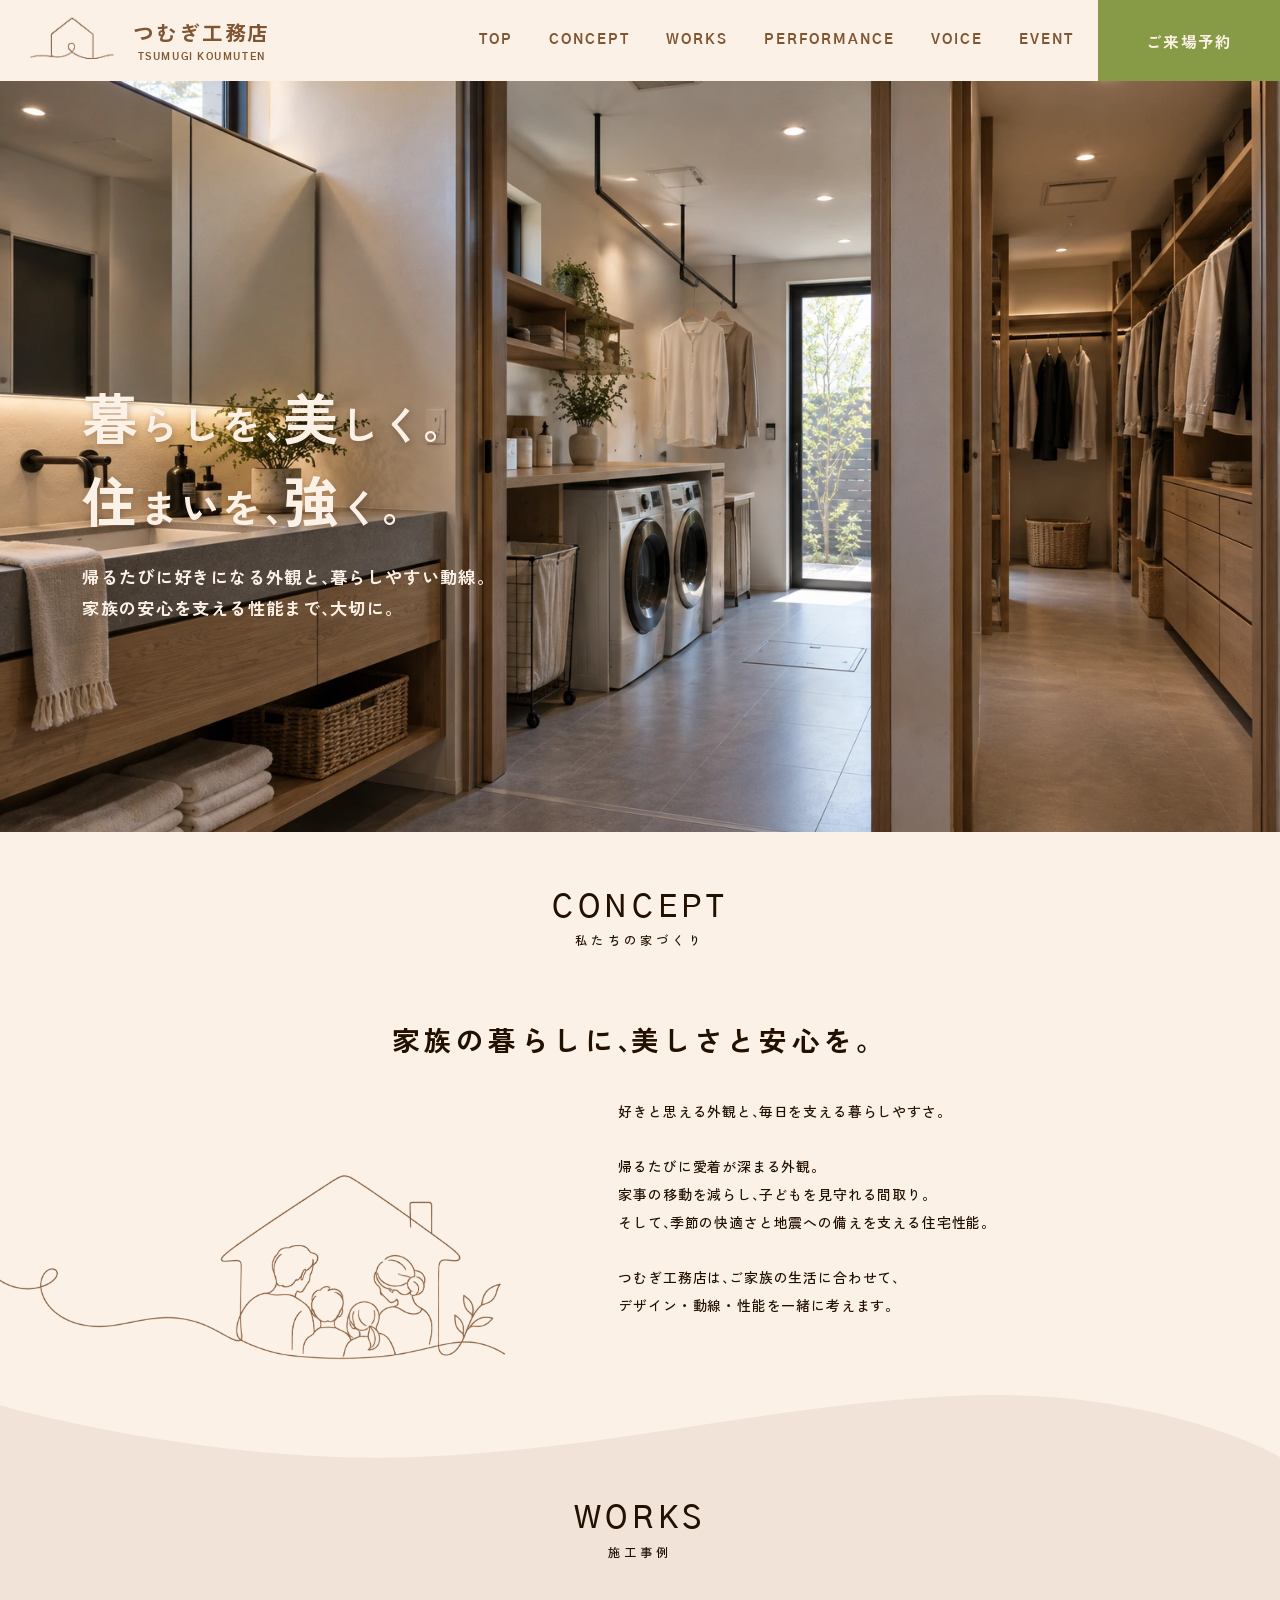
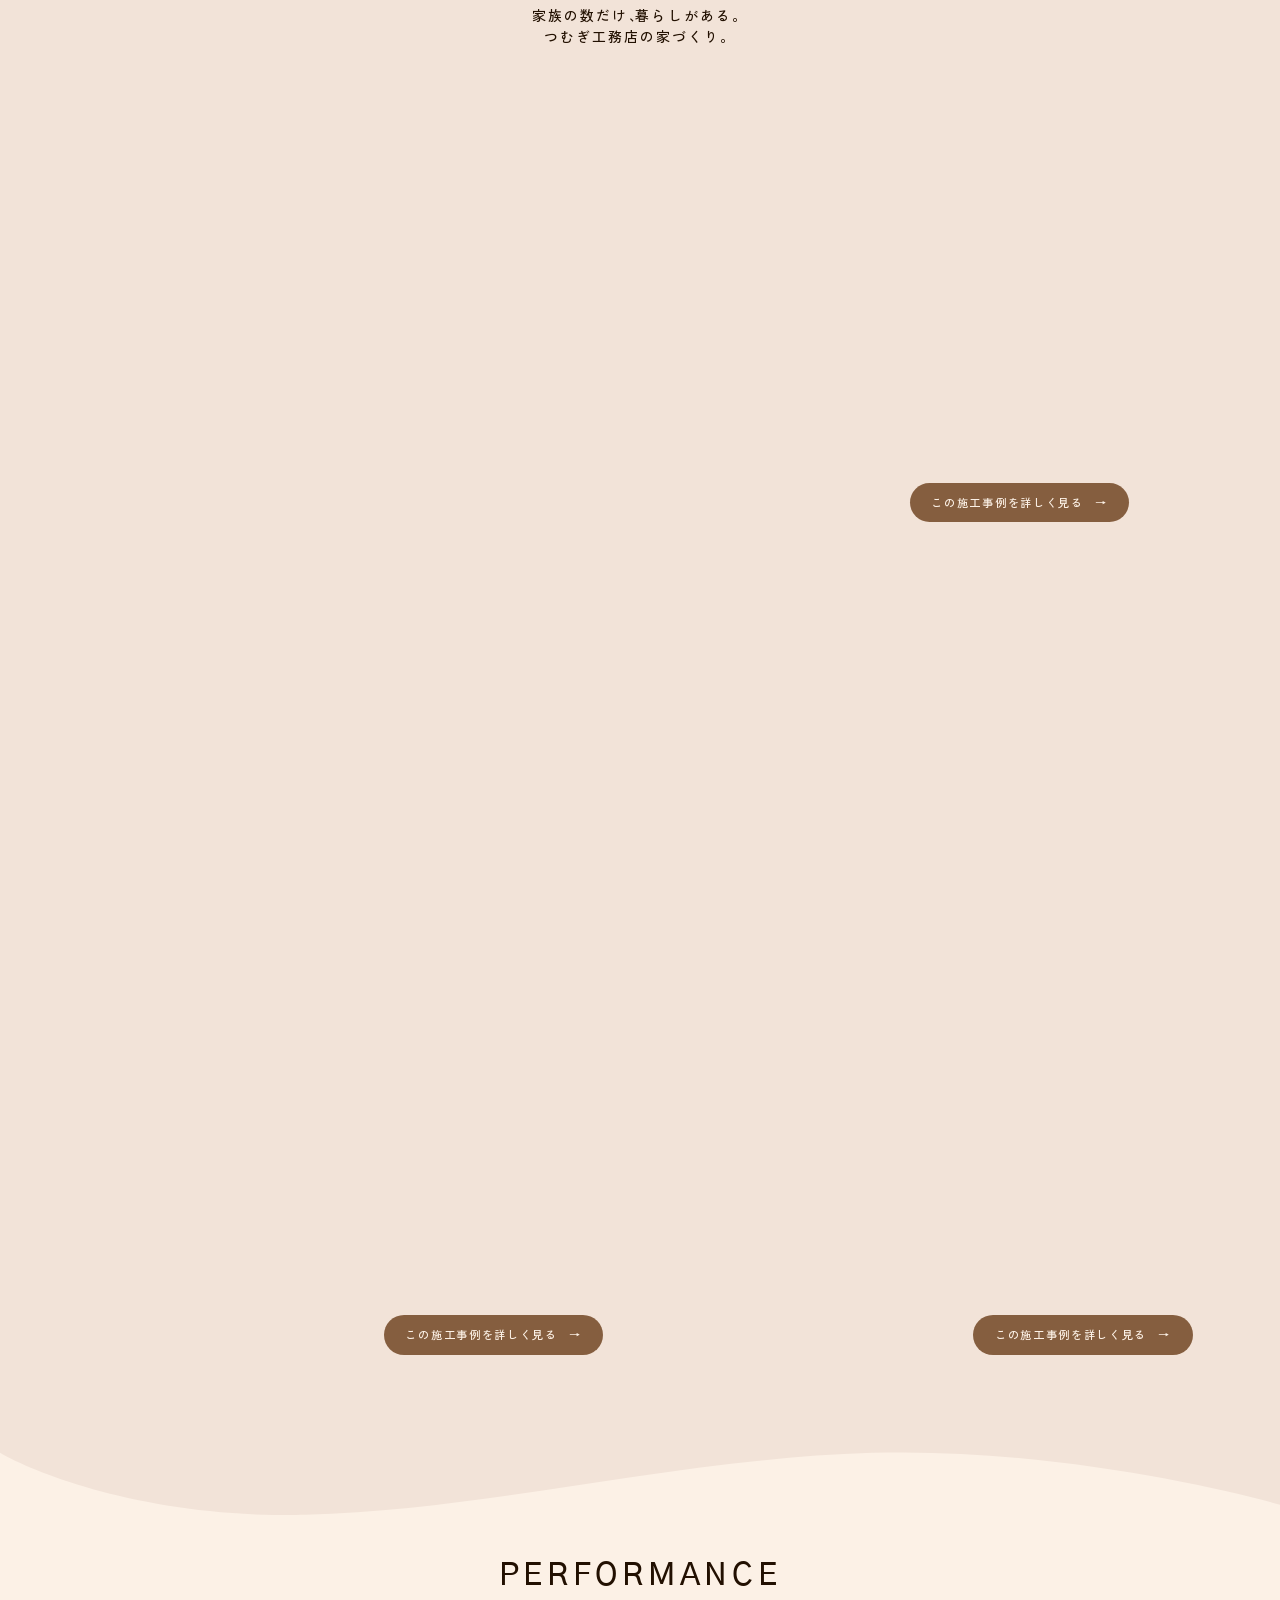
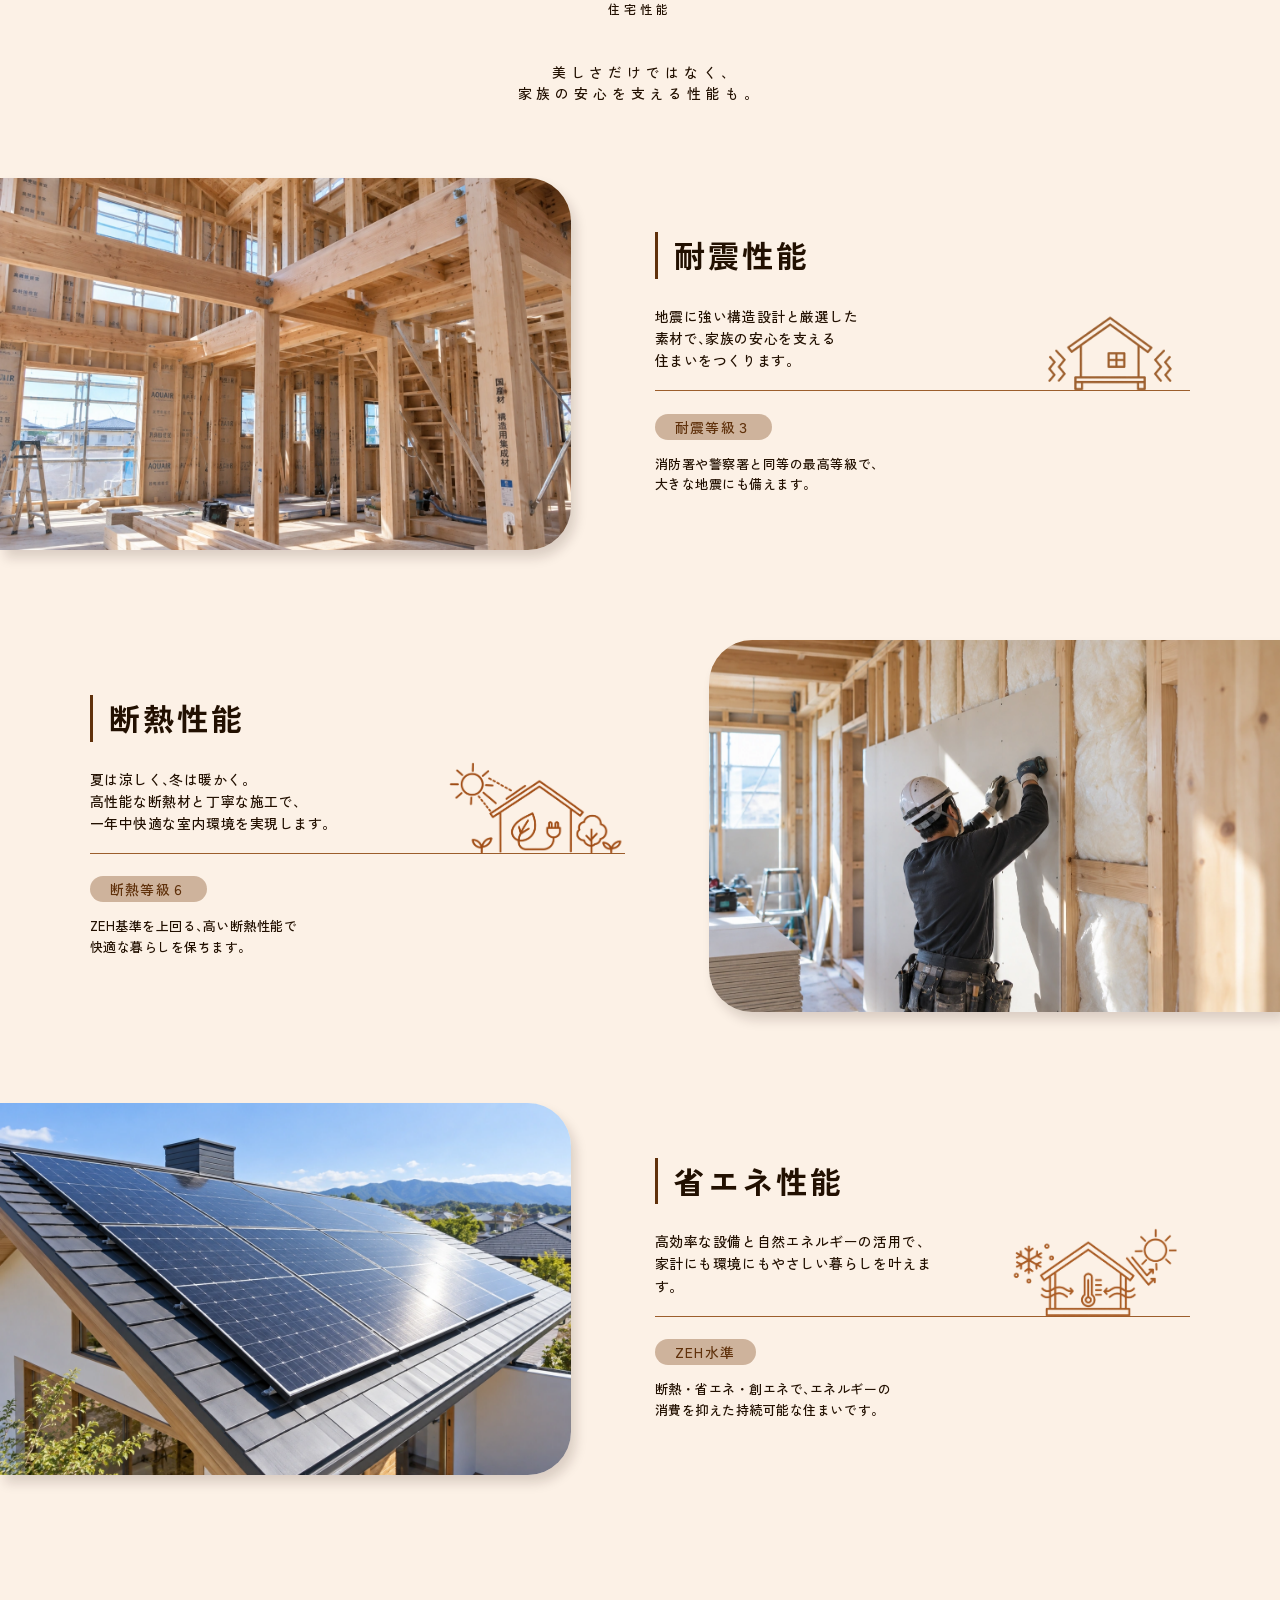
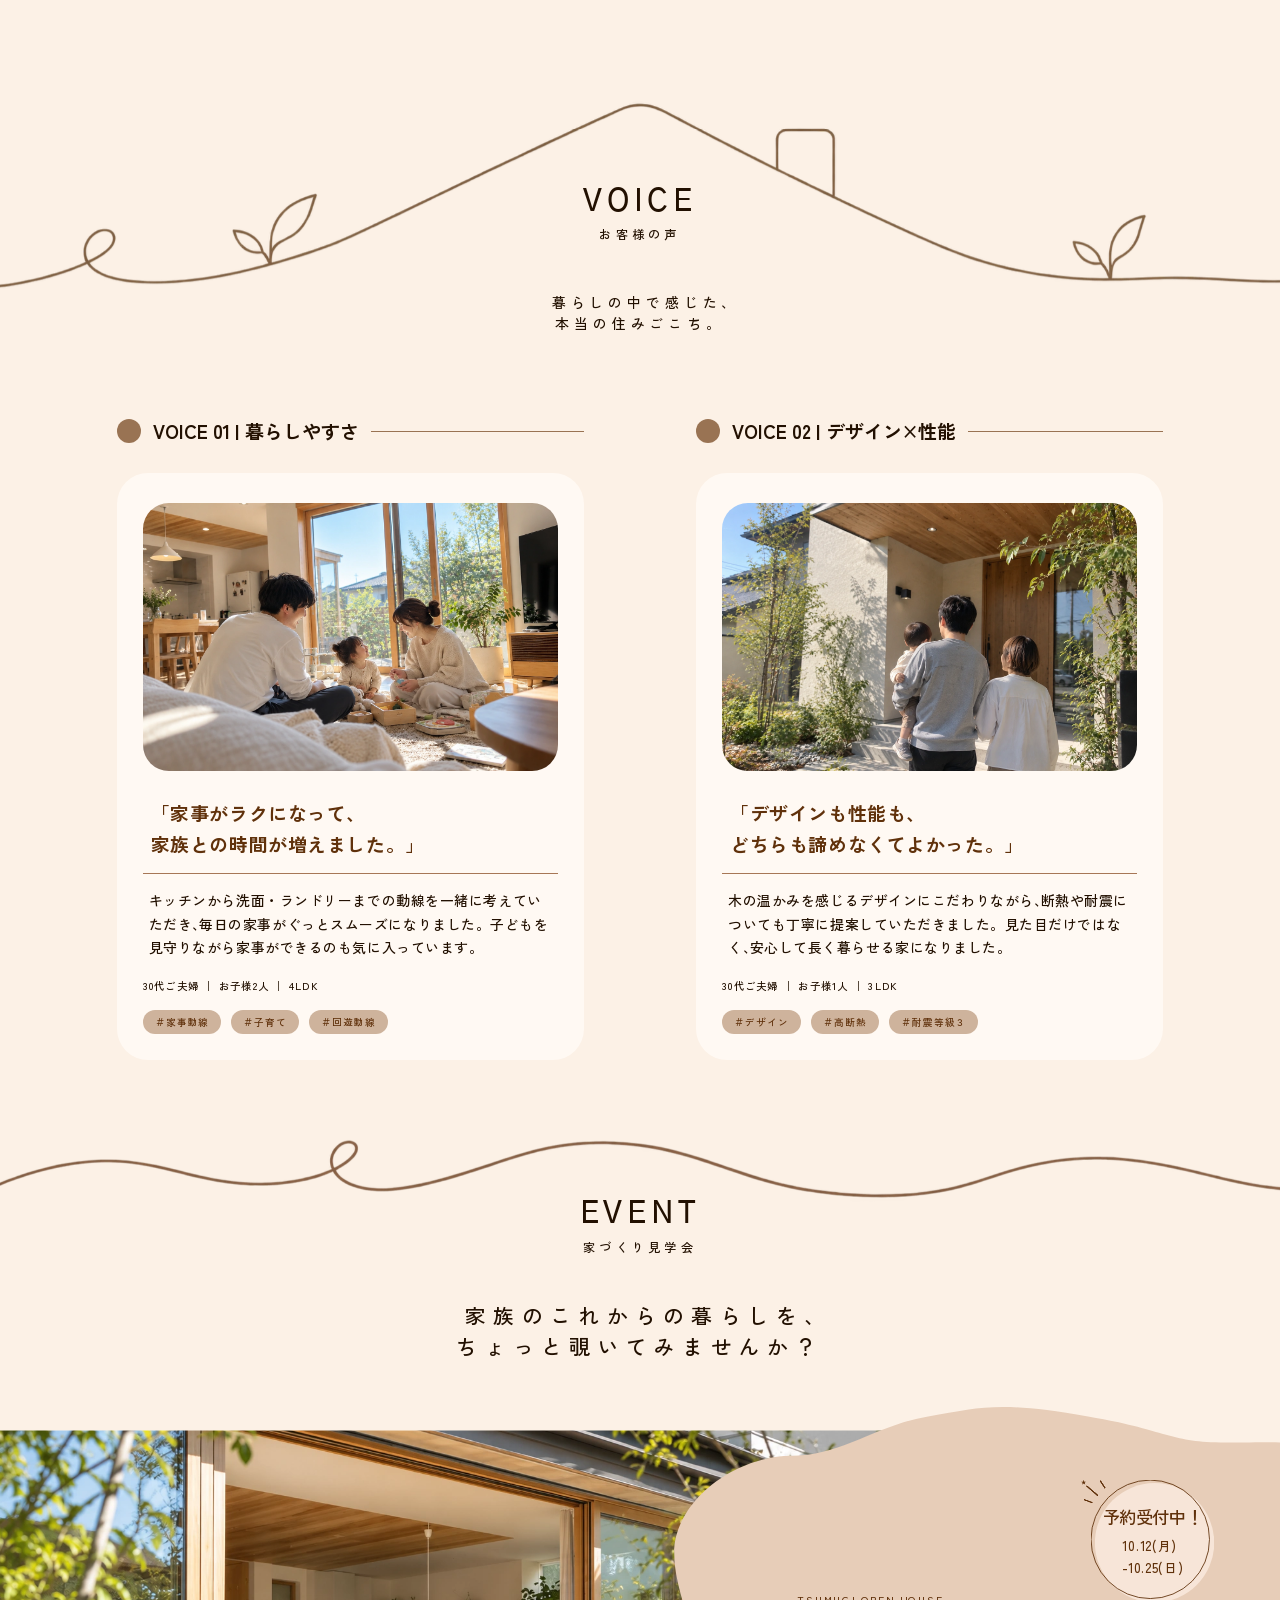
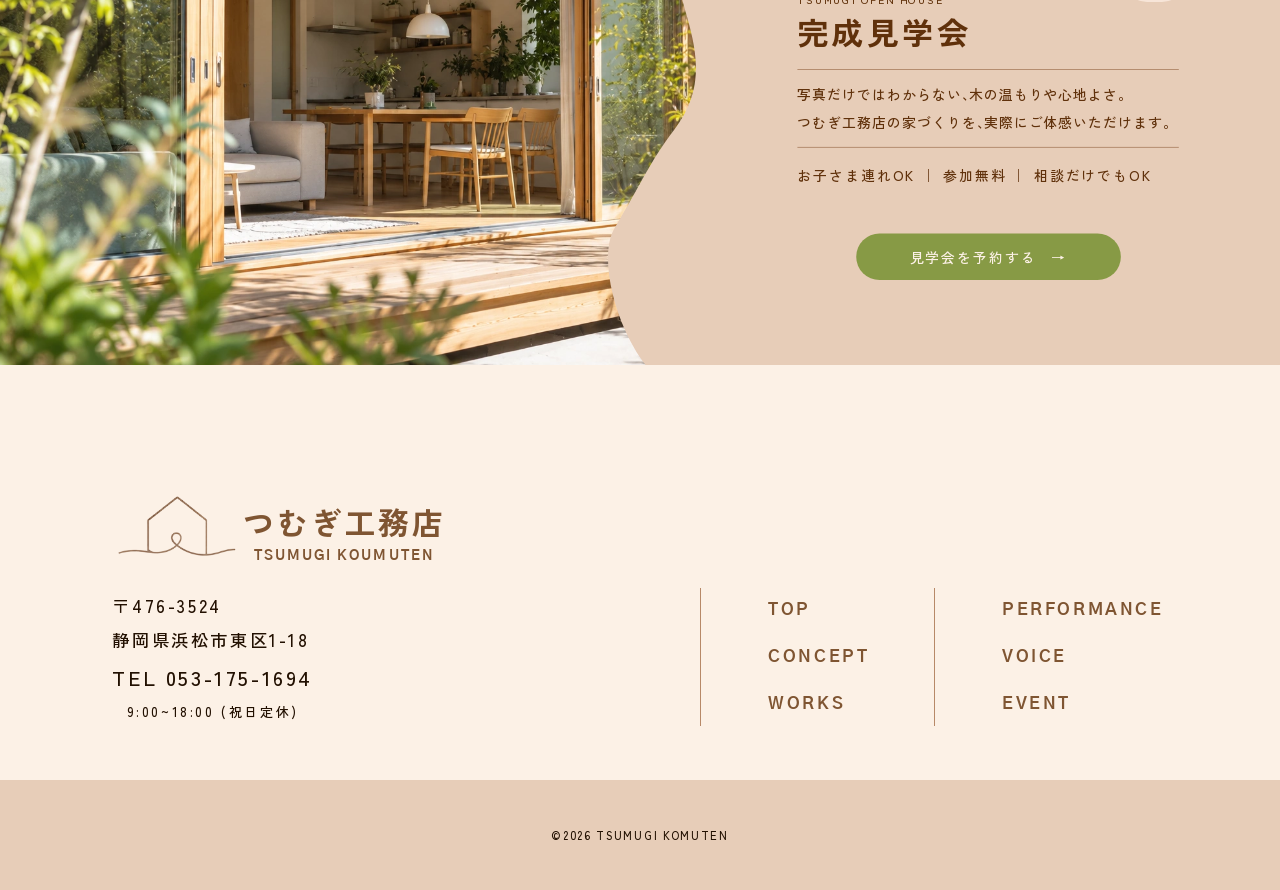
==== commit 84ea89b6: "Refine Japanese typography and add sticky site navigation" ====
--- a/index.html
+++ b/index.html
@@ -14,11 +14,11 @@
   <!-- <link rel="apple-touch-icon" href="images/common/apple-touch-icon.png"> -->
   <link rel="preconnect" href="https://fonts.googleapis.com">
   <link rel="preconnect" href="https://fonts.gstatic.com" crossorigin>
-  <link href="https://fonts.googleapis.com/css2?family=Gothic+A1:wght@400;500;600;700;800;900&display=swap" rel="stylesheet">
+  <link href="https://fonts.googleapis.com/css2?family=Gothic+A1:wght@400;500;600;700;800;900&amp;family=Zen+Kaku+Gothic+New:wght@400;500;700;900&amp;display=swap" rel="stylesheet">
   <link rel="preload" as="image" href="images/WORKS/POINT_01.webp" fetchpriority="high">
-  <link rel="stylesheet" href="assets/css/base.css?v=20261024-punctuation-2">
-  <link rel="stylesheet" href="assets/css/components.css?v=20261024-3">
-  <link rel="stylesheet" href="assets/css/top.css?v=20261025-performance-independent-3">
+  <link rel="stylesheet" href="assets/css/base.css?v=20261028-zen-site-1">
+  <link rel="stylesheet" href="assets/css/components.css?v=20261028-zen-site-1">
+  <link rel="stylesheet" href="assets/css/top.css?v=20261028-hero-details-1">
   <link rel="stylesheet" href="assets/css/event.css?v=20261024-3">
   <script src="assets/vendor/gsap.min.js" defer></script>
   <script src="assets/vendor/ScrollTrigger.min.js" defer></script>
--- a/assets/css/base.css
+++ b/assets/css/base.css
@@ -8,14 +8,14 @@
   --color-accent: #879a45;
   --color-card: #fff9f3;
   --color-ink: #221001;
-  --font-jp: "Gothic A1", sans-serif;
+  --font-jp: "Zen Kaku Gothic New", sans-serif;
   --font-en: "Gothic A1", sans-serif;
-  --font-serif: "Gothic A1", sans-serif;
+  --font-serif: "Zen Kaku Gothic New", sans-serif;
   --pc: min(.067567568vw, 1px);
   --sp: clamp(.82px, .256410256vw, 1.38px);
 }
 *, *::before, *::after { box-sizing: border-box; }
-html { scroll-behavior: smooth; scroll-padding-top: 24px; }
+html { scroll-behavior: smooth; scroll-padding-top: calc(81px + 24px); }
 body, button, input, select, textarea { font-kerning: normal; }
 body { margin: 0; background: var(--color-cream); color: var(--color-ink); font-family: var(--font-jp); font-weight: 500; }
 h1, h2, h3, p, ul, dl, dd { margin: 0; }
--- a/assets/css/components.css
+++ b/assets/css/components.css
@@ -1,12 +1,12 @@
 /* ヘッダー・フッター・ボタン・見出し：下層ページでも再利用。 */
-.site-header { height: 81px; max-width: 1480px; margin-inline: auto; display: flex; align-items: center; position: relative; z-index: 20; background: var(--color-cream); }
+.site-header { height: 81px; max-width: 1480px; margin-inline: auto; display: flex; align-items: center; position: sticky; top: 0; z-index: 20; background: var(--color-cream); }
 .brand { display: flex; align-items: center; flex-shrink: 0; color: var(--color-brand); }
 .site-header > .brand { padding-left: calc(30 * var(--pc)); gap: calc(16 * var(--pc)); width: calc(432 * var(--pc)); }
 .brand-mark { position: relative; overflow: hidden; width: calc(108 * var(--pc)); height: calc(57 * var(--pc)); display: block; mix-blend-mode: multiply; flex-shrink: 0; }
 .brand-mark img { position: absolute; width: 345.7%; max-width: none; height: 646.89%; left: -133.11%; top: -201.5%; }
 .brand-name { font-weight: 700; font-size: calc(24 * var(--pc)); letter-spacing: .09em; white-space: nowrap; }
-.brand-name small { display: block; text-align: center; font-family: var(--font-jp); font-size: calc(12 * var(--pc)); letter-spacing: .15em; margin-top: 4px; }
-.desktop-nav { color: var(--color-brand); display: flex; gap: calc(41 * var(--pc)); margin-left: auto; padding-inline: calc(9 * var(--pc)); font-family: var(--font-jp); font-weight: 700; font-size: calc(16 * var(--pc)); letter-spacing: .15em; }
+.brand-name small { display: block; text-align: center; font-family: var(--font-en); font-size: calc(12 * var(--pc)); letter-spacing: .15em; margin-top: 4px; }
+.desktop-nav { color: var(--color-brand); display: flex; gap: calc(41 * var(--pc)); margin-left: auto; padding-inline: calc(9 * var(--pc)); font-family: var(--font-en); font-weight: 700; font-size: calc(16 * var(--pc)); letter-spacing: .15em; }
 .desktop-nav a, .footer-nav a { position: relative; }
 .desktop-nav a::after, .footer-nav a::after { content: ""; position: absolute; left: 0; right: .15em; bottom: -5px; height: 1px; background: currentColor; transform: scaleX(0); transform-origin: left; transition: transform .3s; }
 .header-reservation { width: calc(210 * var(--pc)); height: 100%; flex-shrink: 0; margin-left: calc(19 * var(--pc)); color: var(--color-cream); background: var(--color-accent); font-family: var(--font-jp); font-size: calc(18 * var(--pc)); font-weight: 700; letter-spacing: .08em; transition: background .3s; }
@@ -16,7 +16,7 @@
 .button span { display: inline-block; transition: transform .3s; }
 .button:focus-visible, .header-reservation:focus-visible { outline-offset: -5px; outline-color: var(--color-cream); }
 .section-heading { text-align: center; position: relative; z-index: 2; }
-.section-heading h2 { font-family: var(--font-jp); font-size: calc(36 * var(--pc)); line-height: 1.535; letter-spacing: .15em; font-weight: 500; }
+.section-heading h2 { font-family: var(--font-en); font-size: calc(36 * var(--pc)); line-height: 1.535; letter-spacing: .15em; font-weight: 500; }
 .section-heading > p { font-size: calc(14 * var(--pc)); line-height: 1.535; letter-spacing: .35em; }
 .section-intro { text-align: center; font-size: calc(16 * var(--pc)); line-height: 1.535; letter-spacing: .35em; position: relative; z-index: 2; }
 .site-footer { max-width: 1480px; margin: auto; }
@@ -30,14 +30,14 @@
 .footer-content address { font-style: normal; font-size: calc(20 * var(--pc)); letter-spacing: .15em; line-height: 1.5; display: grid; gap: calc(10 * var(--pc)); }
 .footer-phone { font-size: calc(24 * var(--pc)); }
 .footer-hours { font-size: calc(15 * var(--pc)); text-align: center; }
-.footer-nav { display: grid; grid-template-columns: 1fr 1fr; width: calc(541 * var(--pc)); font-family: var(--font-jp); font-weight: 700; font-size: calc(20 * var(--pc)); letter-spacing: .15em; color: var(--color-brand); }
+.footer-nav { display: grid; grid-template-columns: 1fr 1fr; width: calc(541 * var(--pc)); font-family: var(--font-en); font-weight: 700; font-size: calc(20 * var(--pc)); letter-spacing: .15em; color: var(--color-brand); }
 .footer-nav > div { display: flex; flex-direction: column; align-items: flex-start; justify-content: center; gap: calc(30 * var(--pc)); padding-left: calc(78 * var(--pc)); border-left: 1px solid #b78968; min-height: calc(159 * var(--pc)); }
 .footer-copyright { height: calc(127 * var(--pc)); background: var(--color-sand); display: grid; place-items: center; }
 .footer-copyright small { font-size: calc(13 * var(--pc)); letter-spacing: .15em; }
 .loading-screen { position: fixed; inset: 0; z-index: 90; background: var(--color-cream); display: grid; place-items: center; pointer-events: none; }
 .loading-brand { display: flex; gap: 16px; align-items: center; color: var(--color-brand); font-size: clamp(20px, 3vw, 30px); letter-spacing: .12em; opacity: 0; }
 .loading-brand .brand-mark { width: 88px; height: 46px; }
-.loading-brand small { display: block; font-family: var(--font-jp); font-size: 11px; letter-spacing: .18em; text-align: center; margin-top: 6px; }
+.loading-brand small { display: block; font-family: var(--font-en); font-size: 11px; letter-spacing: .18em; text-align: center; margin-top: 6px; }
 .page-notice { background: var(--color-cream); color: var(--color-ink); border: 1px solid #ceb39c; border-radius: 20px; padding: 36px; max-width: calc(100% - 40px); }
 .page-notice::backdrop { background: rgb(34 16 1 / .3); }
 .page-notice h2 { font-size: 20px; margin-bottom: 16px; }
--- a/assets/css/top.css
+++ b/assets/css/top.css
@@ -8,7 +8,7 @@
 .hero-media .hero-slide-exterior { object-position: 50% 56%; }
 .hero-title { position: absolute; z-index: 1; left: calc(95 * var(--pc)); top: calc(340 * var(--pc)); color: var(--color-cream); font-size: calc(45 * var(--pc)); line-height: 1.5; letter-spacing: .06em; text-shadow: 1px 2px 6px #22100140; font-weight: 700; }
 .hero-title > span { display: block; }
-.hero-title b { font-size: calc(64 * var(--pc)); font-weight: 800; }
+.hero-title b { font-size: calc(64 * var(--pc)); font-weight: 700; }
 .hero-description { position: absolute; z-index: 1; top: calc(555 * var(--pc)); left: calc(95 * var(--pc)); color: var(--color-cream); font-size: calc(20 * var(--pc)); letter-spacing: .08em; line-height: 1.8; font-weight: 600; }
 .hero-description > span { display: block; }
 .concept { min-height: calc(717 * var(--pc)); padding: calc(60 * var(--pc)) calc(50 * var(--pc)); position: relative; }
@@ -38,7 +38,7 @@
 .work-card-featured .work-heading { display: block; }
 .work-copy { font-size: calc(16 * var(--pc)); line-height: 1.7; letter-spacing: .08em; }
 .work-copy > p { min-height: calc(61 * var(--pc)); }
-.work-details { margin-top: calc(20 * var(--pc)); font-size: 11px; line-height: 1.6; letter-spacing: .03em; }
+.work-details { margin-top: calc(20 * var(--pc)); font-size: 14px; line-height: 1.6; letter-spacing: .03em; }
 .work-details > div { display: flex; }
 .work-details dt { width: 5.8em; flex-shrink: 0; }
 .work-details dd::before { content: "|"; display: inline-block; margin-right: .9em; }
@@ -123,7 +123,7 @@
   .work-heading h3 { font-size: 20px; line-height: 1.6; margin-top: 8px; }
   .work-copy { order: 2; font-size: 14px; letter-spacing: .03em; margin-top: 18px; line-height: 1.7; }
   .work-copy > p { min-height: 0; }
-  .work-details { margin-top: 20px; font-size: 11px; line-height: 1.6; }
+  .work-details { margin-top: 20px; font-size: 14px; line-height: 1.6; }
   .work-button, .work-card-featured .work-button { order: 3; font-size: 14px; align-self: center; margin-top: 30px; padding: 14px 24px; }
   .works-lines { display: none; }
   .performance { min-height: 0; padding-top: 30px; padding-bottom: 70px; }
@@ -164,7 +164,8 @@
   .work-heading h3 { font-size: clamp(14px,1.62vw,18px); }
   .work-card-featured { grid-template-columns: 65% 1fr; column-gap: 4%; }
   .work-card-featured .work-button { font-size: 10px; padding: 10px 12px; letter-spacing: .03em; }
-  .work-details { font-size: 10px; }
+  .work-details { font-size: 14px; }
+  .work-details dt { width: 4.7em; }
   .performance-copy h3 { font-size: 24px; }
   .performance-copy > p { font-size: 12px; }
   .performance-grade > p:last-child { font-size: 12px; }
